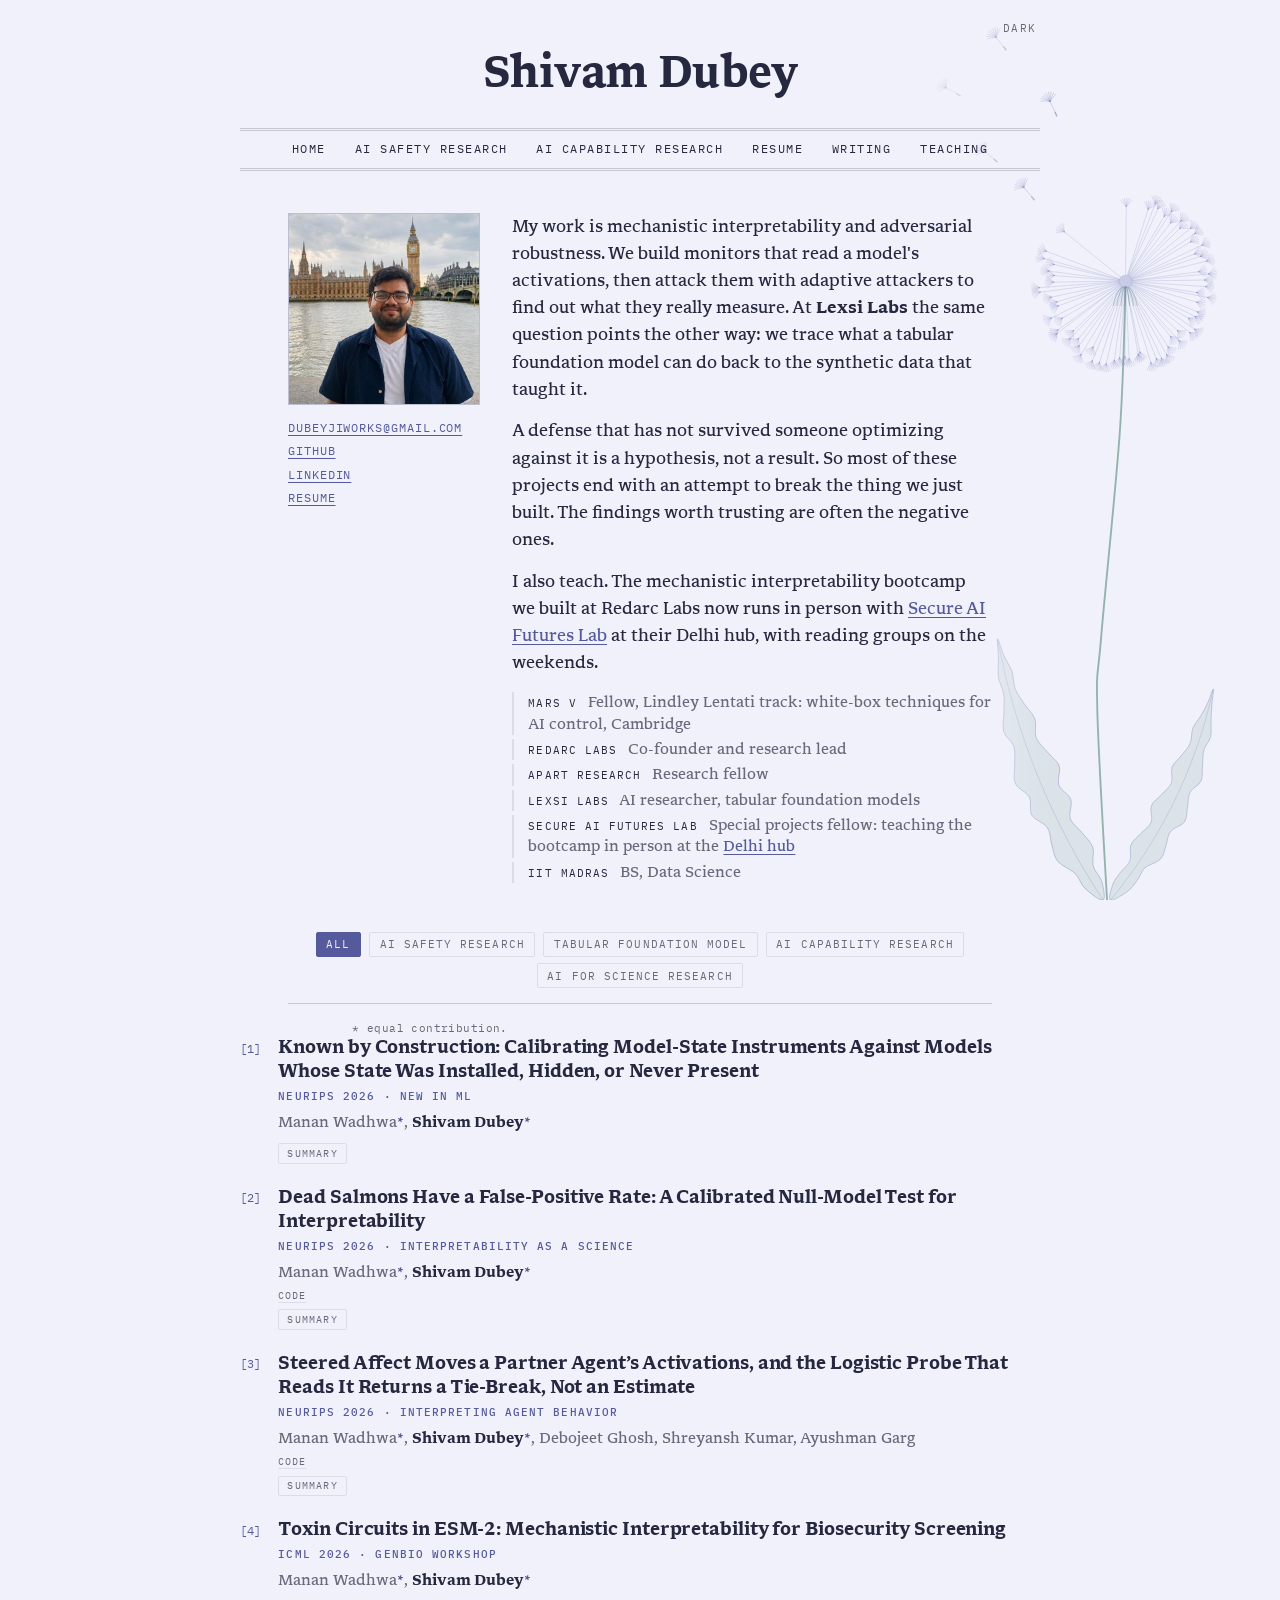
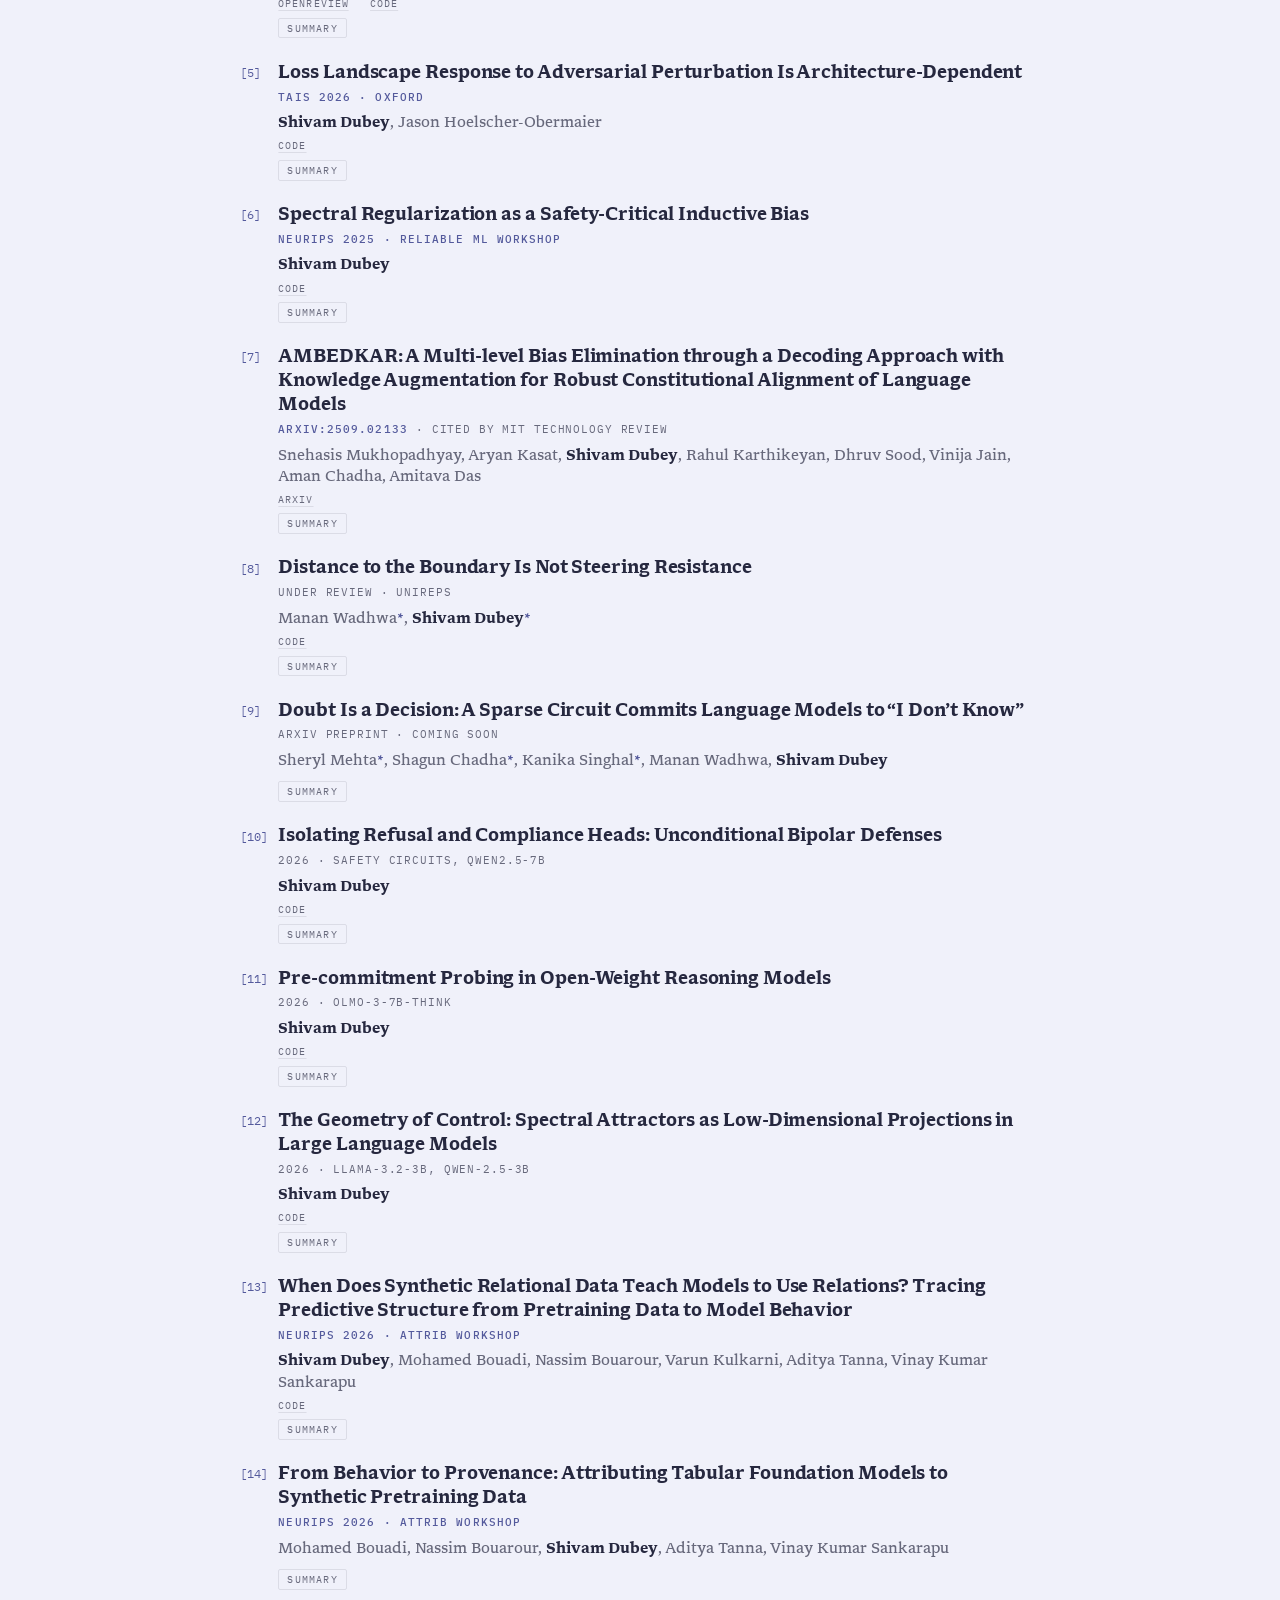
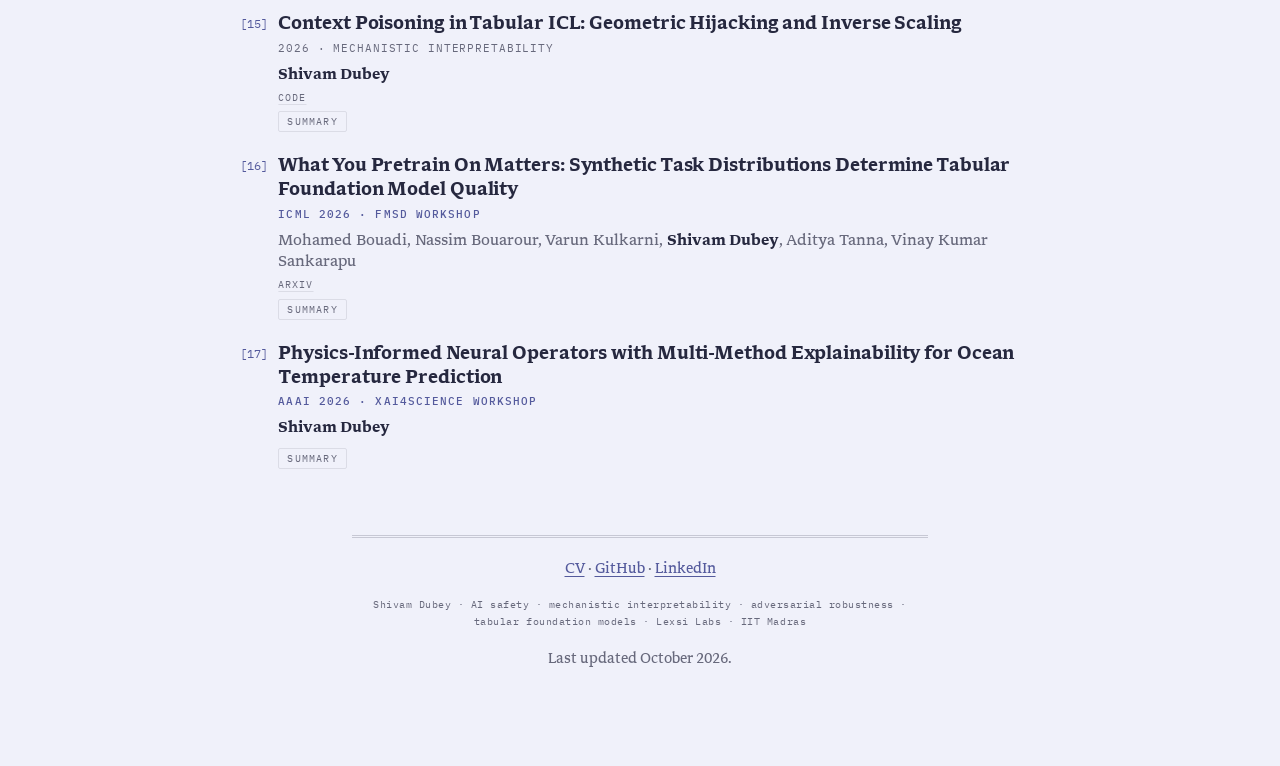
==== index.html @ 7dd6376a "Drop the "NeurIPS workshop papers are non-archival" note Removed from the footnotes on the homepage," ====
<!DOCTYPE html>
<html lang="en">
<head>
<meta charset="UTF-8">
<meta name="viewport" content="width=device-width, initial-scale=1.0">

<title>Shivam Dubey</title>
<meta name="description" content="Shivam Dubey - AI researcher at Lexsi Labs. Mechanistic interpretability, adversarial robustness, tabular foundation models.">
<meta name="author" content="Shivam Dubey">

<meta property="og:type" content="website">
<meta property="og:title" content="Shivam Dubey">
<meta property="og:url" content="https://punctualprocrastinator.github.io/">
<meta property="og:image" content="https://punctualprocrastinator.github.io/og.png">
<meta name="twitter:card" content="summary_large_image">

<link rel="canonical" href="https://punctualprocrastinator.github.io/">
<link rel="icon" href="favicon.svg" type="image/svg+xml">
<link rel="preload" href="fonts/Libron-Regular.woff2" as="font" type="font/woff2" crossorigin>
<link rel="stylesheet" href="main.css?v=21">
<!-- Applies a stored theme override before first paint, so there is no flash. -->
<script>try{var t=localStorage.getItem("theme");
if(t==="dark"||t==="light")document.documentElement.setAttribute("data-theme",t);}catch(e){}</script>
<script src="app.js?v=21" defer></script>
</head>

<body data-art="home">
<a class="skip" href="#main">Skip to content</a>
<div class="wrap">

<header id="masthead">
    <button id="theme-toggle" type="button" aria-live="polite">Dark</button>
    <h1><a href="index.html">Shivam Dubey</a></h1>
</header>
<nav id="sitenav" aria-label="Main">
    <ul>
        <li><a href="index.html" aria-current="page">Home</a></li>
        <li><a href="safety.html">AI Safety<span class="nav-long"> Research</span></a></li>
        <li><a href="capability.html">AI Capability<span class="nav-long"> Research</span></a></li>
        <li><a href="resume.html">Resume</a></li>
        <li><a href="writing.html">Writing</a></li>
        <li><a href="teaching.html">Teaching</a></li>
    </ul>
</nav>
<div class="artwork" aria-hidden="true">
<svg viewBox="0 0 420 960" xmlns="http://www.w3.org/2000/svg" preserveAspectRatio="xMidYMid slice" role="img" aria-label="A dandelion, swaying, its seeds letting go">
<g class="sway" style="--ox:228;--oy:960;--amp:0.7;--dur:5.5s;--delay:-2s"><path d="M 226.0 960.0 C 223.0 961.2, 211.7 952.3, 206.8 947.6 C 201.8 942.8, 201.0 936.4, 196.2 931.6 C 191.3 926.8, 182.0 923.9, 177.9 918.8 C 173.7 913.7, 173.2 907.2, 171.4 901.2 C 169.5 895.2, 170.3 888.1, 166.7 882.8 C 163.2 877.5, 153.2 874.8, 150.0 869.4 C 146.8 863.9, 150.3 855.8, 147.4 850.2 C 144.5 844.6, 135.3 841.6, 132.7 835.9 C 130.0 830.3, 132.0 822.7, 131.7 816.1 C 131.4 809.5, 132.8 802.2, 130.9 796.2 C 129.0 790.2, 121.9 786.4, 120.1 780.3 C 118.4 774.3, 120.3 766.8, 120.3 760.0 C 120.3 753.3, 121.0 746.3, 120.0 739.9 C 119.0 733.6, 115.3 728.4, 114.4 722.0 C 113.5 715.6, 114.6 708.4, 114.5 701.7 C 114.4 695.0, 112.7 682.2, 113.6 681.8 C 114.6 681.5, 117.7 693.7, 120.3 699.4 C 122.8 705.1, 126.8 710.2, 128.8 716.2 C 130.8 722.1, 130.2 729.1, 132.4 734.9 C 134.7 740.8, 138.8 745.8, 142.3 751.2 C 145.8 756.5, 151.4 761.0, 153.4 766.9 C 155.5 772.8, 152.4 780.8, 154.6 786.6 C 156.7 792.5, 162.4 796.9, 166.5 802.0 C 170.6 807.1, 177.1 811.2, 179.2 817.1 C 181.2 823.1, 176.8 831.6, 178.9 837.5 C 181.0 843.4, 189.6 846.6, 191.6 852.6 C 193.7 858.5, 189.2 867.0, 191.1 873.0 C 193.1 878.9, 199.6 883.0, 203.6 888.2 C 207.6 893.3, 213.1 897.8, 215.1 903.8 C 217.0 909.7, 214.0 917.7, 215.6 923.8 C 217.2 929.9, 222.9 934.3, 224.7 940.3 C 226.4 946.4, 229.0 958.8, 226.0 960.0 Z" fill="var(--art-leaf)" fill-opacity="0.16" stroke="var(--art-a)" stroke-width="0.8" stroke-opacity="0.45" stroke-linejoin="round"/><path d="M 226.0 960.0 C 224.3 957.3, 219.1 949.3, 215.7 943.9 C 212.4 938.5, 209.1 933.1, 205.9 927.7 C 202.7 922.2, 199.5 916.8, 196.5 911.3 C 193.4 905.8, 190.4 900.2, 187.5 894.7 C 184.6 889.1, 181.7 883.5, 178.9 877.9 C 176.2 872.3, 173.4 866.6, 170.8 861.0 C 168.2 855.3, 165.6 849.6, 163.1 843.8 C 160.7 838.1, 158.2 832.3, 155.9 826.5 C 153.6 820.7, 151.3 814.9, 149.1 809.1 C 146.9 803.2, 144.8 797.3, 142.7 791.4 C 140.7 785.5, 138.7 779.6, 136.8 773.6 C 134.9 767.6, 133.0 761.6, 131.3 755.6 C 129.5 749.6, 127.8 743.5, 126.2 737.4 C 124.6 731.3, 123.1 725.2, 121.6 719.1 C 120.1 712.9, 118.7 706.8, 117.4 700.5 C 116.1 694.3, 114.2 685.0, 113.6 681.8" fill="none" stroke="var(--art-a)" stroke-width="0.6" stroke-linecap="round" stroke-linejoin="round" opacity="0.36000000000000004"/><path d="M 234.0 960.0 C 231.4 958.8, 234.6 948.7, 236.3 943.8 C 238.1 938.8, 241.6 934.7, 244.7 930.5 C 247.8 926.2, 253.0 922.9, 254.8 918.0 C 256.7 913.1, 253.8 905.9, 255.8 901.1 C 257.7 896.2, 262.9 893.0, 266.5 888.9 C 270.1 884.9, 275.6 881.8, 277.5 876.9 C 279.3 872.0, 275.7 864.5, 277.6 859.6 C 279.4 854.7, 284.9 851.5, 288.5 847.5 C 292.0 843.4, 297.1 840.1, 299.0 835.2 C 300.8 830.3, 297.9 823.1, 299.7 818.2 C 301.5 813.3, 306.6 810.0, 309.8 805.7 C 313.0 801.5, 317.0 797.7, 319.0 792.9 C 321.0 788.0, 319.9 781.7, 321.8 776.8 C 323.7 771.9, 327.7 768.1, 330.3 763.6 C 333.0 759.1, 335.5 754.5, 337.7 749.8 C 339.9 745.1, 342.8 734.9, 343.6 735.3 C 344.3 735.7, 342.5 746.4, 342.1 752.0 C 341.7 757.6, 341.5 763.2, 341.2 768.9 C 341.0 774.6, 342.0 780.9, 340.7 786.1 C 339.5 791.2, 335.0 794.9, 333.6 800.0 C 332.2 805.1, 332.6 811.1, 332.1 816.6 C 331.6 822.1, 332.7 828.5, 330.5 833.2 C 328.3 838.0, 321.3 840.3, 318.9 844.9 C 316.5 849.6, 317.1 855.7, 316.1 861.0 C 315.1 866.3, 315.9 872.4, 312.9 876.8 C 309.8 881.1, 301.3 882.7, 298.0 886.9 C 294.7 891.1, 295.0 897.0, 293.2 901.9 C 291.4 906.9, 291.0 912.5, 287.2 916.4 C 283.5 920.4, 274.8 922.0, 270.7 925.7 C 266.6 929.5, 265.7 934.9, 262.5 939.1 C 259.3 943.4, 256.4 947.8, 251.7 951.2 C 246.9 954.7, 236.6 961.2, 234.0 960.0 Z" fill="var(--art-leaf)" fill-opacity="0.16" stroke="var(--art-a)" stroke-width="0.8" stroke-opacity="0.4" stroke-linejoin="round"/><path d="M 234.0 960.0 C 235.7 957.9, 240.7 951.7, 244.0 947.5 C 247.3 943.3, 250.5 939.1, 253.6 934.8 C 256.7 930.5, 259.8 926.2, 262.8 921.9 C 265.7 917.5, 268.7 913.2, 271.5 908.8 C 274.4 904.3, 277.1 899.9, 279.8 895.4 C 282.5 891.0, 285.2 886.4, 287.7 881.9 C 290.3 877.4, 292.8 872.8, 295.2 868.2 C 297.6 863.6, 300.0 858.9, 302.3 854.2 C 304.6 849.5, 306.8 844.8, 308.9 840.1 C 311.1 835.3, 313.1 830.5, 315.1 825.7 C 317.1 820.9, 319.1 816.1, 320.9 811.2 C 322.8 806.3, 324.6 801.4, 326.3 796.4 C 328.0 791.5, 329.7 786.5, 331.3 781.4 C 332.8 776.4, 334.4 771.4, 335.8 766.3 C 337.2 761.2, 338.6 756.0, 339.9 750.9 C 341.2 745.7, 343.0 737.9, 343.6 735.3" fill="none" stroke="var(--art-a)" stroke-width="0.6" stroke-linecap="round" stroke-linejoin="round" opacity="0.32000000000000006"/></g>
<g class="sway" style="--ox:232;--oy:990;--amp:1.3;--dur:7s;--delay:0s"><path d="M 250.0 306.0 C 249.0 331.7, 248.3 397.7, 244.0 460.0 C 239.7 522.3, 228.0 630.0, 224.0 680.0 C 220.0 730.0, 218.7 708.3, 220.0 760.0 C 221.3 811.7, 230.0 951.7, 232.0 990.0" fill="none" stroke="var(--art-leaf)" stroke-width="2.0" stroke-linecap="round" stroke-linejoin="round" opacity="0.7"/><path d="M253.4 306.0q5.7 4 9.2 20" fill="none" stroke="var(--art-leaf)" stroke-width="0.9" stroke-linecap="round" stroke-linejoin="round" opacity="0.55"/><path d="M252.3 306.0q3.9 4 6.3 20" fill="none" stroke="var(--art-leaf)" stroke-width="0.9" stroke-linecap="round" stroke-linejoin="round" opacity="0.55"/><path d="M251.1 306.0q1.9 4 3.1 20" fill="none" stroke="var(--art-leaf)" stroke-width="0.9" stroke-linecap="round" stroke-linejoin="round" opacity="0.55"/><path d="M249.9 306.0q-0.2 4 -0.3 20" fill="none" stroke="var(--art-leaf)" stroke-width="0.9" stroke-linecap="round" stroke-linejoin="round" opacity="0.55"/><path d="M248.7 306.0q-2.2 4 -3.6 20" fill="none" stroke="var(--art-leaf)" stroke-width="0.9" stroke-linecap="round" stroke-linejoin="round" opacity="0.55"/><path d="M247.5 306.0q-4.2 4 -6.8 20" fill="none" stroke="var(--art-leaf)" stroke-width="0.9" stroke-linecap="round" stroke-linejoin="round" opacity="0.55"/><path d="M246.4 306.0q-6.0 4 -9.6 20" fill="none" stroke="var(--art-leaf)" stroke-width="0.9" stroke-linecap="round" stroke-linejoin="round" opacity="0.55"/><path d="M257.0 299.9L334.4 298.7M257.0 300.5L335.2 305.7M256.9 301.1L325.6 312.0M256.9 301.4L337.6 317.3M256.7 302.0L326.1 322.3M256.4 302.8L326.5 332.7M256.2 303.2L324.3 337.7M256.0 303.6L317.2 339.5M255.8 304.0L323.8 351.2M255.5 304.4L318.5 354.8M255.1 304.8L305.5 352.6M254.7 305.2L307.0 363.4M254.4 305.4L298.1 358.8M253.8 305.9L295.4 369.8M253.4 306.1L294.0 378.5M253.0 306.3L288.3 382.2M252.6 306.5L282.9 382.4M252.1 306.7L277.1 386.8M251.4 306.9L265.4 375.5M251.2 306.9L263.5 377.9M250.3 307.0L253.9 382.6M249.9 307.0L249.4 380.4M249.5 307.0L243.8 381.6M249.0 306.9L238.1 384.3M248.4 306.8L229.4 388.0M247.9 306.7L222.3 386.5M247.3 306.5L214.6 384.8M246.9 306.3L215.4 370.1M246.4 306.0L202.6 378.2M245.9 305.7L200.5 368.9M245.6 305.4L200.0 361.1M245.1 305.0L191.0 361.1M244.9 304.8L194.6 352.7M244.4 304.2L177.0 355.7M244.3 304.1L178.0 351.8M244.0 303.5L182.7 339.3M243.7 303.1L171.0 339.2M243.4 302.4L178.5 326.2M243.3 302.0L177.0 322.0M243.2 301.5L170.9 317.0M243.1 300.9L159.1 311.6M243.0 300.5L158.3 306.8M243.0 300.1L173.3 300.9M243.0 299.4L174.3 293.9M243.1 299.1L168.5 289.2M243.2 298.4L174.0 282.1M243.3 298.1L163.5 275.9M243.5 297.5L165.6 268.0M244.6 295.6L184.8 247.3M250.1 293.0L250.8 220.4M252.1 293.3L274.1 223.3M252.5 293.5L281.6 217.6M252.9 293.6L284.6 222.5M253.6 294.0L291.3 230.8M253.8 294.2L298.8 225.8M254.3 294.5L298.0 237.8M254.7 294.9L308.9 236.0M255.0 295.1L307.9 243.7M255.4 295.6L319.2 243.7M255.8 296.0L323.9 249.2M256.0 296.4L319.3 258.1M256.3 297.0L331.5 261.6M256.5 297.4L323.6 270.9M256.6 297.8L329.9 273.4M256.8 298.3L336.2 278.6M256.9 299.1L327.8 289.9M257.0 299.4L338.5 292.2" fill="none" stroke="var(--art-a)" stroke-width="0.45" stroke-linecap="round" stroke-linejoin="round" opacity="0.42"/><path d="M334.4 298.7l6.5 -6.2M334.4 298.7l7.8 -4.4M334.4 298.7l8.7 -2.4M334.4 298.7l9.0 -0.1M334.4 298.7l8.8 2.1M334.4 298.7l8.0 4.2M334.4 298.7l6.7 6.0M335.2 305.7l7.0 -5.7M335.2 305.7l8.2 -3.8M335.2 305.7l8.8 -1.6M335.2 305.7l9.0 0.6M335.2 305.7l8.6 2.8M335.2 305.7l7.6 4.8M335.2 305.7l6.2 6.6M325.6 312.0l7.5 -5.0M325.6 312.0l8.5 -3.0M325.6 312.0l9.0 -0.8M325.6 312.0l8.9 1.4M325.6 312.0l8.3 3.6M325.6 312.0l7.1 5.5M325.6 312.0l5.5 7.1M337.6 317.3l7.7 -4.7M337.6 317.3l8.6 -2.7M337.6 317.3l9.0 -0.5M337.6 317.3l8.8 1.7M337.6 317.3l8.1 3.9M337.6 317.3l6.9 5.8M337.6 317.3l5.3 7.3M326.1 322.3l8.0 -4.0M326.1 322.3l8.8 -1.9M326.1 322.3l9.0 0.3M326.1 322.3l8.6 2.5M326.1 322.3l7.7 4.6M326.1 322.3l6.4 6.4M326.1 322.3l4.6 7.7M326.5 332.7l8.5 -3.1M326.5 332.7l9.0 -0.9M326.5 332.7l8.9 1.4M326.5 332.7l8.3 3.5M326.5 332.7l7.1 5.5M326.5 332.7l5.6 7.1M326.5 332.7l3.6 8.2M324.3 337.7l8.6 -2.5M324.3 337.7l9.0 -0.3M324.3 337.7l8.8 2.0M324.3 337.7l8.0 4.1M324.3 337.7l6.8 5.9M324.3 337.7l5.1 7.4M324.3 337.7l3.1 8.4M317.2 339.5l8.8 -1.9M317.2 339.5l9.0 0.3M317.2 339.5l8.6 2.5M317.2 339.5l7.8 4.6M317.2 339.5l6.4 6.3M317.2 339.5l4.6 7.7M317.2 339.5l2.6 8.6M323.8 351.2l8.9 -1.3M323.8 351.2l8.9 1.0M323.8 351.2l8.4 3.1M323.8 351.2l7.4 5.1M323.8 351.2l5.9 6.8M323.8 351.2l4.0 8.0M323.8 351.2l1.9 8.8M318.5 354.8l9.0 -0.7M318.5 354.8l8.9 1.6M318.5 354.8l8.2 3.7M318.5 354.8l7.0 5.6M318.5 354.8l5.4 7.2M318.5 354.8l3.5 8.3M318.5 354.8l1.3 8.9M305.5 352.6l9.0 0.1M305.5 352.6l8.7 2.3M305.5 352.6l7.9 4.4M305.5 352.6l6.5 6.2M305.5 352.6l4.8 7.6M305.5 352.6l2.8 8.6M305.5 352.6l0.6 9.0M307.0 363.4l9.0 0.8M307.0 363.4l8.5 3.0M307.0 363.4l7.5 5.0M307.0 363.4l6.0 6.7M307.0 363.4l4.2 8.0M307.0 363.4l2.1 8.8M307.0 363.4l-0.2 9.0M298.1 358.8l8.9 1.2M298.1 358.8l8.3 3.4M298.1 358.8l7.2 5.3M298.1 358.8l5.7 7.0M298.1 358.8l3.8 8.2M298.1 358.8l1.7 8.8M298.1 358.8l-0.6 9.0M295.4 369.8l8.7 2.2M295.4 369.8l7.9 4.3M295.4 369.8l6.6 6.1M295.4 369.8l4.9 7.5M295.4 369.8l2.9 8.5M295.4 369.8l0.7 9.0M295.4 369.8l-1.6 8.9M294.0 378.5l8.6 2.7M294.0 378.5l7.6 4.8M294.0 378.5l6.2 6.5M294.0 378.5l4.4 7.9M294.0 378.5l2.3 8.7M294.0 378.5l0.1 9.0M294.0 378.5l-2.1 8.7M288.3 382.2l8.3 3.4M288.3 382.2l7.2 5.3M288.3 382.2l5.7 7.0M288.3 382.2l3.8 8.2M288.3 382.2l1.7 8.8M288.3 382.2l-0.6 9.0M288.3 382.2l-2.8 8.6M282.9 382.4l8.1 3.8M282.9 382.4l6.9 5.7M282.9 382.4l5.3 7.3M282.9 382.4l3.3 8.4M282.9 382.4l1.2 8.9M282.9 382.4l-1.1 8.9M282.9 382.4l-3.3 8.4M277.1 386.8l7.8 4.5M277.1 386.8l6.5 6.3M277.1 386.8l4.7 7.7M277.1 386.8l2.7 8.6M277.1 386.8l0.5 9.0M277.1 386.8l-1.8 8.8M277.1 386.8l-3.9 8.1M265.4 375.5l7.3 5.2M265.4 375.5l5.8 6.9M265.4 375.5l3.9 8.1M265.4 375.5l1.8 8.8M265.4 375.5l-0.4 9.0M265.4 375.5l-2.6 8.6M265.4 375.5l-4.7 7.7M263.5 377.9l7.2 5.4M263.5 377.9l5.6 7.0M263.5 377.9l3.7 8.2M263.5 377.9l1.5 8.9M263.5 377.9l-0.7 9.0M263.5 377.9l-2.9 8.5M263.5 377.9l-4.9 7.5M253.9 382.6l6.4 6.3M253.9 382.6l4.7 7.7M253.9 382.6l2.6 8.6M253.9 382.6l0.4 9.0M253.9 382.6l-1.8 8.8M253.9 382.6l-3.9 8.1M253.9 382.6l-5.8 6.9M249.4 380.4l6.1 6.6M249.4 380.4l4.3 7.9M249.4 380.4l2.2 8.7M249.4 380.4l-0.1 9.0M249.4 380.4l-2.3 8.7M249.4 380.4l-4.4 7.9M249.4 380.4l-6.2 6.5M243.8 381.6l5.6 7.0M243.8 381.6l3.7 8.2M243.8 381.6l1.6 8.9M243.8 381.6l-0.7 9.0M243.8 381.6l-2.9 8.5M243.8 381.6l-4.9 7.6M243.8 381.6l-6.6 6.1M238.1 384.3l5.2 7.4M238.1 384.3l3.2 8.4M238.1 384.3l1.0 8.9M238.1 384.3l-1.3 8.9M238.1 384.3l-3.4 8.3M238.1 384.3l-5.4 7.2M238.1 384.3l-7.0 5.7M229.4 388.0l4.5 7.8M229.4 388.0l2.4 8.7M229.4 388.0l0.2 9.0M229.4 388.0l-2.0 8.8M229.4 388.0l-4.2 8.0M229.4 388.0l-6.0 6.7M229.4 388.0l-7.5 5.0M222.3 386.5l3.8 8.1M222.3 386.5l1.7 8.8M222.3 386.5l-0.5 9.0M222.3 386.5l-2.7 8.6M222.3 386.5l-4.8 7.6M222.3 386.5l-6.5 6.2M222.3 386.5l-7.9 4.4M214.6 384.8l3.1 8.4M214.6 384.8l0.9 9.0M214.6 384.8l-1.3 8.9M214.6 384.8l-3.5 8.3M214.6 384.8l-5.4 7.2M214.6 384.8l-7.0 5.6M214.6 384.8l-8.2 3.7M215.4 370.1l2.6 8.6M215.4 370.1l0.4 9.0M215.4 370.1l-1.9 8.8M215.4 370.1l-4.0 8.1M215.4 370.1l-5.9 6.8M215.4 370.1l-7.4 5.2M215.4 370.1l-8.4 3.2M202.6 378.2l1.8 8.8M202.6 378.2l-0.4 9.0M202.6 378.2l-2.6 8.6M202.6 378.2l-4.7 7.7M202.6 378.2l-6.4 6.3M202.6 378.2l-7.8 4.5M202.6 378.2l-8.7 2.4M200.5 368.9l1.1 8.9M200.5 368.9l-1.1 8.9M200.5 368.9l-3.3 8.4M200.5 368.9l-5.2 7.3M200.5 368.9l-6.9 5.8M200.5 368.9l-8.1 3.9M200.5 368.9l-8.8 1.8M200.0 361.1l0.6 9.0M200.0 361.1l-1.7 8.8M200.0 361.1l-3.8 8.2M200.0 361.1l-5.7 7.0M200.0 361.1l-7.2 5.3M200.0 361.1l-8.3 3.4M200.0 361.1l-8.9 1.2M191.0 361.1l-0.2 9.0M191.0 361.1l-2.4 8.7M191.0 361.1l-4.5 7.8M191.0 361.1l-6.3 6.5M191.0 361.1l-7.7 4.7M191.0 361.1l-8.6 2.7M191.0 361.1l-9.0 0.5M194.6 352.7l-0.5 9.0M194.6 352.7l-2.7 8.6M194.6 352.7l-4.8 7.6M194.6 352.7l-6.5 6.2M194.6 352.7l-7.9 4.4M194.6 352.7l-8.7 2.3M194.6 352.7l-9.0 0.1M177.0 355.7l-1.5 8.9M177.0 355.7l-3.7 8.2M177.0 355.7l-5.6 7.1M177.0 355.7l-7.2 5.5M177.0 355.7l-8.3 3.5M177.0 355.7l-8.9 1.4M177.0 355.7l-9.0 -0.9M178.0 351.8l-1.8 8.8M178.0 351.8l-3.9 8.1M178.0 351.8l-5.8 6.9M178.0 351.8l-7.3 5.3M178.0 351.8l-8.4 3.3M178.0 351.8l-8.9 1.1M178.0 351.8l-8.9 -1.1M182.7 339.3l-2.6 8.6M182.7 339.3l-4.6 7.7M182.7 339.3l-6.4 6.3M182.7 339.3l-7.8 4.5M182.7 339.3l-8.7 2.5M182.7 339.3l-9.0 0.3M182.7 339.3l-8.8 -2.0M171.0 339.2l-3.2 8.4M171.0 339.2l-5.2 7.4M171.0 339.2l-6.8 5.9M171.0 339.2l-8.1 4.0M171.0 339.2l-8.8 1.9M171.0 339.2l-9.0 -0.3M171.0 339.2l-8.6 -2.6M178.5 326.2l-4.1 8.0M178.5 326.2l-5.9 6.8M178.5 326.2l-7.4 5.1M178.5 326.2l-8.4 3.1M178.5 326.2l-9.0 0.9M178.5 326.2l-8.9 -1.3M178.5 326.2l-8.3 -3.5M177.0 322.0l-4.5 7.8M177.0 322.0l-6.3 6.4M177.0 322.0l-7.7 4.6M177.0 322.0l-8.6 2.6M177.0 322.0l-9.0 0.4M177.0 322.0l-8.8 -1.9M177.0 322.0l-8.1 -4.0M170.9 317.0l-5.2 7.4M170.9 317.0l-6.8 5.9M170.9 317.0l-8.1 4.0M170.9 317.0l-8.8 1.9M170.9 317.0l-9.0 -0.3M170.9 317.0l-8.6 -2.6M170.9 317.0l-7.7 -4.6M159.1 311.6l-5.8 6.9M159.1 311.6l-7.3 5.3M159.1 311.6l-8.4 3.3M159.1 311.6l-8.9 1.1M159.1 311.6l-8.9 -1.1M159.1 311.6l-8.4 -3.3M159.1 311.6l-7.3 -5.3M158.3 306.8l-6.1 6.6M158.3 306.8l-7.6 4.9M158.3 306.8l-8.5 2.9M158.3 306.8l-9.0 0.7M158.3 306.8l-8.9 -1.6M158.3 306.8l-8.2 -3.7M158.3 306.8l-7.0 -5.6M173.3 300.9l-6.5 6.2M173.3 300.9l-7.8 4.4M173.3 300.9l-8.7 2.3M173.3 300.9l-9.0 0.1M173.3 300.9l-8.7 -2.1M173.3 300.9l-7.9 -4.2M173.3 300.9l-6.7 -6.1M174.3 293.9l-7.1 5.6M174.3 293.9l-8.2 3.7M174.3 293.9l-8.9 1.5M174.3 293.9l-9.0 -0.7M174.3 293.9l-8.5 -2.9M174.3 293.9l-7.5 -4.9M174.3 293.9l-6.1 -6.6M168.5 289.2l-7.3 5.2M168.5 289.2l-8.4 3.2M168.5 289.2l-8.9 1.1M168.5 289.2l-8.9 -1.2M168.5 289.2l-8.4 -3.4M168.5 289.2l-7.3 -5.3M168.5 289.2l-5.7 -6.9M174.0 282.1l-7.8 4.5M174.0 282.1l-8.7 2.4M174.0 282.1l-9.0 0.2M174.0 282.1l-8.8 -2.1M174.0 282.1l-8.0 -4.2M174.0 282.1l-6.7 -6.0M174.0 282.1l-5.0 -7.5M163.5 275.9l-8.0 4.1M163.5 275.9l-8.8 2.0M163.5 275.9l-9.0 -0.2M163.5 275.9l-8.7 -2.4M163.5 275.9l-7.8 -4.5M163.5 275.9l-6.5 -6.3M163.5 275.9l-4.7 -7.7M165.6 268.0l-8.3 3.4M165.6 268.0l-8.9 1.2M165.6 268.0l-8.9 -1.0M165.6 268.0l-8.4 -3.2M165.6 268.0l-7.4 -5.2M165.6 268.0l-5.9 -6.8M165.6 268.0l-4.0 -8.1M184.8 247.3l-9.0 0.6M184.8 247.3l-8.9 -1.6M184.8 247.3l-8.2 -3.8M184.8 247.3l-7.0 -5.7M184.8 247.3l-5.4 -7.2M184.8 247.3l-3.4 -8.3M184.8 247.3l-1.3 -8.9M250.8 220.4l-6.1 -6.6M250.8 220.4l-4.2 -7.9M250.8 220.4l-2.1 -8.7M250.8 220.4l0.1 -9.0M250.8 220.4l2.3 -8.7M250.8 220.4l4.4 -7.9M250.8 220.4l6.2 -6.5M274.1 223.3l-3.9 -8.1M274.1 223.3l-1.7 -8.8M274.1 223.3l0.5 -9.0M274.1 223.3l2.7 -8.6M274.1 223.3l4.7 -7.6M274.1 223.3l6.5 -6.2M274.1 223.3l7.8 -4.4M281.6 217.6l-3.4 -8.3M281.6 217.6l-1.2 -8.9M281.6 217.6l1.0 -8.9M281.6 217.6l3.2 -8.4M281.6 217.6l5.2 -7.3M281.6 217.6l6.9 -5.8M281.6 217.6l8.1 -3.9M284.6 222.5l-2.9 -8.5M284.6 222.5l-0.7 -9.0M284.6 222.5l1.5 -8.9M284.6 222.5l3.7 -8.2M284.6 222.5l5.6 -7.1M284.6 222.5l7.2 -5.4M284.6 222.5l8.3 -3.5M291.3 230.8l-1.9 -8.8M291.3 230.8l0.3 -9.0M291.3 230.8l2.6 -8.6M291.3 230.8l4.6 -7.7M291.3 230.8l6.4 -6.3M291.3 230.8l7.8 -4.6M291.3 230.8l8.6 -2.5M298.8 225.8l-1.5 -8.9M298.8 225.8l0.7 -9.0M298.8 225.8l2.9 -8.5M298.8 225.8l4.9 -7.5M298.8 225.8l6.7 -6.1M298.8 225.8l7.9 -4.2M298.8 225.8l8.7 -2.1M298.0 237.8l-0.8 -9.0M298.0 237.8l1.4 -8.9M298.0 237.8l3.6 -8.3M298.0 237.8l5.5 -7.1M298.0 237.8l7.1 -5.5M298.0 237.8l8.2 -3.6M298.0 237.8l8.9 -1.5M308.9 236.0l-0.1 -9.0M308.9 236.0l2.2 -8.7M308.9 236.0l4.3 -7.9M308.9 236.0l6.1 -6.6M308.9 236.0l7.5 -4.9M308.9 236.0l8.5 -2.9M308.9 236.0l9.0 -0.7M307.9 243.7l0.4 -9.0M307.9 243.7l2.7 -8.6M307.9 243.7l4.7 -7.7M307.9 243.7l6.4 -6.3M307.9 243.7l7.8 -4.5M307.9 243.7l8.7 -2.4M307.9 243.7l9.0 -0.2M319.2 243.7l1.2 -8.9M319.2 243.7l3.4 -8.3M319.2 243.7l5.4 -7.2M319.2 243.7l7.0 -5.7M319.2 243.7l8.2 -3.8M319.2 243.7l8.8 -1.6M319.2 243.7l9.0 0.6M323.9 249.2l2.0 -8.8M323.9 249.2l4.1 -8.0M323.9 249.2l5.9 -6.8M323.9 249.2l7.4 -5.1M323.9 249.2l8.4 -3.1M323.9 249.2l9.0 -0.9M323.9 249.2l8.9 1.3M319.3 258.1l2.5 -8.7M319.3 258.1l4.5 -7.8M319.3 258.1l6.3 -6.4M319.3 258.1l7.7 -4.7M319.3 258.1l8.6 -2.6M319.3 258.1l9.0 -0.4M319.3 258.1l8.8 1.8M331.5 261.6l3.3 -8.4M331.5 261.6l5.3 -7.3M331.5 261.6l6.9 -5.7M331.5 261.6l8.1 -3.8M331.5 261.6l8.8 -1.7M331.5 261.6l9.0 0.5M331.5 261.6l8.6 2.7M323.6 270.9l3.9 -8.1M323.6 270.9l5.8 -6.9M323.6 270.9l7.3 -5.3M323.6 270.9l8.4 -3.3M323.6 270.9l8.9 -1.1M323.6 270.9l8.9 1.1M323.6 270.9l8.4 3.3M329.9 273.4l4.3 -7.9M329.9 273.4l6.1 -6.6M329.9 273.4l7.6 -4.9M329.9 273.4l8.5 -2.8M329.9 273.4l9.0 -0.6M329.9 273.4l8.9 1.6M329.9 273.4l8.2 3.7M336.2 278.6l4.9 -7.5M336.2 278.6l6.6 -6.1M336.2 278.6l7.9 -4.3M336.2 278.6l8.7 -2.2M336.2 278.6l9.0 0.1M336.2 278.6l8.7 2.3M336.2 278.6l7.9 4.4M327.8 289.9l5.7 -6.9M327.8 289.9l7.3 -5.3M327.8 289.9l8.4 -3.3M327.8 289.9l8.9 -1.2M327.8 289.9l8.9 1.1M327.8 289.9l8.4 3.3M327.8 289.9l7.3 5.2M338.5 292.2l6.0 -6.7M338.5 292.2l7.5 -5.0M338.5 292.2l8.5 -3.0M338.5 292.2l9.0 -0.8M338.5 292.2l8.9 1.5M338.5 292.2l8.2 3.6M338.5 292.2l7.1 5.5" fill="none" stroke="var(--art-a)" stroke-width="0.4" stroke-linecap="round" stroke-linejoin="round" opacity="0.4"/><circle cx="250" cy="300" r="7" fill="var(--art-a)" opacity="0.28"/></g>
<g class="drift" style="--dx:-60;--dy:-140;--dr:-20"><path d="M150.0 210.0L141.6 200.0M141.6 200.0Q136.8 200.2 131.9 202.3M141.6 200.0Q136.6 198.8 131.7 199.6M141.6 200.0Q136.9 197.5 132.2 196.9M141.6 200.0Q137.5 196.2 133.4 194.4M141.6 200.0Q138.4 195.2 135.2 192.4M141.6 200.0Q139.6 194.5 137.5 190.9M141.6 200.0Q140.9 194.1 140.2 190.2M141.6 200.0Q142.3 194.1 142.9 190.1M141.6 200.0Q143.6 194.4 145.6 190.8" fill="none" stroke="var(--art-a)" stroke-width="0.5" stroke-linecap="round" stroke-linejoin="round" opacity="0.5"/><path d="M150.0 210.0L152.6 213.1" fill="none" stroke="var(--art-a)" stroke-width="1.6" stroke-linecap="round" stroke-linejoin="round" opacity="0.45"/></g>
<g class="drift" style="--dx:-82;--dy:-170;--dr:-26"><path d="M110.0 170.0L100.0 161.6M100.0 161.6Q95.4 162.6 90.8 165.6M100.0 161.6Q95.1 161.3 90.1 162.9M100.0 161.6Q95.1 159.9 90.2 160.2M100.0 161.6Q95.5 158.6 90.9 157.5M100.0 161.6Q96.2 157.4 92.4 155.2M100.0 161.6Q97.2 156.5 94.4 153.4M100.0 161.6Q98.5 155.9 96.9 152.2M100.0 161.6Q99.8 155.6 99.6 151.7M100.0 161.6Q101.2 155.8 102.3 151.9" fill="none" stroke="var(--art-a)" stroke-width="0.5" stroke-linecap="round" stroke-linejoin="round" opacity="0.5"/><path d="M110.0 170.0L113.1 172.6" fill="none" stroke="var(--art-a)" stroke-width="1.6" stroke-linecap="round" stroke-linejoin="round" opacity="0.45"/></g>
<g class="drift" style="--dx:-104;--dy:-200;--dr:-32"><path d="M175.0 120.0L169.5 108.2M169.5 108.2Q164.5 107.0 159.5 107.9M169.5 108.2Q164.7 105.7 160.0 105.2M169.5 108.2Q165.3 104.5 161.2 102.7M169.5 108.2Q166.2 103.4 163.0 100.6M169.5 108.2Q167.4 102.7 165.3 99.2M169.5 108.2Q168.7 102.3 167.9 98.3M169.5 108.2Q170.1 102.3 170.6 98.3M169.5 108.2Q171.4 102.6 173.3 99.0M169.5 108.2Q172.6 103.3 175.7 100.3" fill="none" stroke="var(--art-a)" stroke-width="0.5" stroke-linecap="round" stroke-linejoin="round" opacity="0.5"/><path d="M175.0 120.0L176.7 123.6" fill="none" stroke="var(--art-a)" stroke-width="1.6" stroke-linecap="round" stroke-linejoin="round" opacity="0.45"/></g>
<g class="drift" style="--dx:-126;--dy:-230;--dr:-38"><path d="M70.0 100.0L58.7 93.5M58.7 93.5Q54.5 95.2 50.4 99.0M58.7 93.5Q54.0 94.0 49.2 96.5M58.7 93.5Q53.7 92.6 48.7 93.8M58.7 93.5Q53.9 91.3 49.0 91.0M58.7 93.5Q54.4 90.0 50.1 88.5M58.7 93.5Q55.3 88.9 51.8 86.3M58.7 93.5Q56.4 88.1 54.0 84.7M58.7 93.5Q57.6 87.6 56.5 83.7M58.7 93.5Q59.0 87.5 59.3 83.5" fill="none" stroke="var(--art-a)" stroke-width="0.5" stroke-linecap="round" stroke-linejoin="round" opacity="0.5"/><path d="M70.0 100.0L73.5 102.0" fill="none" stroke="var(--art-a)" stroke-width="1.6" stroke-linecap="round" stroke-linejoin="round" opacity="0.45"/></g>
<g class="drift" style="--dx:-148;--dy:-260;--dr:-44"><path d="M120.0 50.0L112.0 39.8M112.0 39.8Q107.1 39.7 102.2 41.7M112.0 39.8Q107.0 38.3 102.0 38.9M112.0 39.8Q107.3 37.0 102.6 36.3M112.0 39.8Q108.0 35.8 103.9 33.8M112.0 39.8Q108.9 34.8 105.8 31.9M112.0 39.8Q110.1 34.1 108.2 30.5M112.0 39.8Q111.4 33.8 110.9 29.8M112.0 39.8Q112.8 33.8 113.6 29.9M112.0 39.8Q114.1 34.2 116.2 30.7" fill="none" stroke="var(--art-a)" stroke-width="0.5" stroke-linecap="round" stroke-linejoin="round" opacity="0.5"/><path d="M120.0 50.0L122.5 53.2" fill="none" stroke="var(--art-a)" stroke-width="1.6" stroke-linecap="round" stroke-linejoin="round" opacity="0.45"/></g>
<g class="float" style="--ox:225.5;--oy:219.0;--fx:-313;--fy:-433;--fr:-34;--dur:20.6s;--delay:0.0s;--op:0.6"><g class="bob" style="--bdur:3.0s"><path d="M225.5 219.0L221.7 206.6M221.7 206.6Q216.8 204.7 211.8 204.8M221.7 206.6Q217.2 203.4 212.7 202.2M221.7 206.6Q218.0 202.2 214.2 199.9M221.7 206.6Q219.0 201.3 216.3 198.1M221.7 206.6Q220.2 200.8 218.8 197.0M221.7 206.6Q221.6 200.6 221.5 196.6M221.7 206.6Q223.0 200.7 224.2 196.9M221.7 206.6Q224.2 201.2 226.8 197.9M221.7 206.6Q225.3 202.1 228.9 199.6" fill="none" stroke="var(--art-a)" stroke-width="0.5" stroke-linecap="round" stroke-linejoin="round" opacity="0.55"/><path d="M225.5 219.0L226.6 222.8" fill="none" stroke="var(--art-a)" stroke-width="1.6" stroke-linecap="round" stroke-linejoin="round" opacity="0.49500000000000005"/></g></g>
<g class="float" style="--ox:190.5;--oy:239.8;--fx:-275;--fy:-414;--fr:-28;--dur:17.4s;--delay:-2.2s;--op:0.6"><g class="bob" style="--bdur:3.1s"><path d="M190.5 239.8L181.4 230.6M181.4 230.6Q176.6 231.1 171.8 233.6M181.4 230.6Q176.4 229.7 171.4 230.9M181.4 230.6Q176.5 228.4 171.7 228.2M181.4 230.6Q177.0 227.1 172.7 225.6M181.4 230.6Q177.9 226.0 174.3 223.4M181.4 230.6Q178.9 225.2 176.5 221.8M181.4 230.6Q180.2 224.7 179.1 220.8M181.4 230.6Q181.6 224.6 181.8 220.6M181.4 230.6Q182.9 224.8 184.5 221.1" fill="none" stroke="var(--art-a)" stroke-width="0.5" stroke-linecap="round" stroke-linejoin="round" opacity="0.55"/><path d="M190.5 239.8L193.3 242.6" fill="none" stroke="var(--art-a)" stroke-width="1.6" stroke-linecap="round" stroke-linejoin="round" opacity="0.49500000000000005"/></g></g>
<g class="float" style="--ox:182.1;--oy:249.4;--fx:-215;--fy:-322;--fr:-50;--dur:15.0s;--delay:-3.8s;--op:0.6"><g class="bob" style="--bdur:3.7s"><path d="M182.1 249.4L171.7 241.6M171.7 241.6Q167.2 242.9 162.8 246.1M171.7 241.6Q166.8 241.6 161.9 243.5M171.7 241.6Q166.7 240.2 161.8 240.7M171.7 241.6Q167.0 238.9 162.4 238.1M171.7 241.6Q167.7 237.7 163.7 235.7M171.7 241.6Q168.7 236.7 165.6 233.7M171.7 241.6Q169.9 236.0 168.0 232.4M171.7 241.6Q171.2 235.7 170.7 231.7M171.7 241.6Q172.6 235.7 173.4 231.8" fill="none" stroke="var(--art-a)" stroke-width="0.5" stroke-linecap="round" stroke-linejoin="round" opacity="0.55"/><path d="M182.1 249.4L185.3 251.8" fill="none" stroke="var(--art-a)" stroke-width="1.6" stroke-linecap="round" stroke-linejoin="round" opacity="0.49500000000000005"/></g></g>
<g class="float" style="--ox:259.2;--oy:215.9;--fx:-233;--fy:-346;--fr:-40;--dur:21.5s;--delay:-8.1s;--op:0.6"><g class="bob" style="--bdur:2.9s"><path d="M259.2 215.9L260.7 202.9M260.7 202.9Q256.5 199.2 252.3 197.5M260.7 202.9Q257.4 198.2 254.1 195.4M260.7 202.9Q258.5 197.4 256.4 193.9M260.7 202.9Q259.8 197.0 259.0 193.1M260.7 202.9Q261.2 197.0 261.7 193.0M260.7 202.9Q262.5 197.3 264.4 193.7M260.7 202.9Q263.7 198.0 266.8 195.0M260.7 202.9Q264.7 199.0 268.7 197.0M260.7 202.9Q265.3 200.2 270.0 199.4" fill="none" stroke="var(--art-a)" stroke-width="0.5" stroke-linecap="round" stroke-linejoin="round" opacity="0.55"/><path d="M259.2 215.9L258.8 219.8" fill="none" stroke="var(--art-a)" stroke-width="1.6" stroke-linecap="round" stroke-linejoin="round" opacity="0.49500000000000005"/></g></g>
<g class="float" style="--ox:212.8;--oy:224.0;--fx:-300;--fy:-469;--fr:-43;--dur:17.0s;--delay:-8.5s;--op:0.6"><g class="bob" style="--bdur:3.0s"><path d="M212.8 224.0L207.1 212.3M207.1 212.3Q202.1 211.2 197.1 212.1M207.1 212.3Q202.3 209.9 197.5 209.4M207.1 212.3Q202.9 208.6 198.6 206.9M207.1 212.3Q203.7 207.6 200.4 204.8M207.1 212.3Q204.9 206.8 202.7 203.3M207.1 212.3Q206.2 206.4 205.3 202.5M207.1 212.3Q207.6 206.3 208.0 202.3M207.1 212.3Q208.9 206.6 210.7 203.0M207.1 212.3Q210.1 207.3 213.1 204.3" fill="none" stroke="var(--art-a)" stroke-width="0.5" stroke-linecap="round" stroke-linejoin="round" opacity="0.55"/><path d="M212.8 224.0L214.6 227.6" fill="none" stroke="var(--art-a)" stroke-width="1.6" stroke-linecap="round" stroke-linejoin="round" opacity="0.49500000000000005"/></g></g>
<g class="float" style="--ox:191.8;--oy:238.6;--fx:-212;--fy:-369;--fr:-28;--dur:20.7s;--delay:-12.9s;--op:0.6"><g class="bob" style="--bdur:2.7s"><path d="M191.8 238.6L182.8 229.1M182.8 229.1Q178.0 229.6 173.2 232.0M182.8 229.1Q177.8 228.2 172.8 229.3M182.8 229.1Q178.0 226.8 173.2 226.6M182.8 229.1Q178.5 225.6 174.2 224.0M182.8 229.1Q179.4 224.5 175.9 221.9M182.8 229.1Q180.5 223.7 178.2 220.3M182.8 229.1Q181.8 223.3 180.7 219.4M182.8 229.1Q183.2 223.2 183.5 219.2M182.8 229.1Q184.5 223.4 186.2 219.7" fill="none" stroke="var(--art-a)" stroke-width="0.5" stroke-linecap="round" stroke-linejoin="round" opacity="0.55"/><path d="M191.8 238.6L194.5 241.5" fill="none" stroke="var(--art-a)" stroke-width="1.6" stroke-linecap="round" stroke-linejoin="round" opacity="0.49500000000000005"/></g></g>
<g class="float" style="--ox:253.3;--oy:215.4;--fx:-328;--fy:-360;--fr:-62;--dur:21.3s;--delay:-16.0s;--op:0.6"><g class="bob" style="--bdur:3.3s"><path d="M253.3 215.4L253.8 202.4M253.8 202.4Q249.5 199.0 245.1 197.6M253.8 202.4Q250.3 197.9 246.7 195.4M253.8 202.4Q251.4 197.1 248.9 193.7M253.8 202.4Q252.7 196.6 251.5 192.7M253.8 202.4Q254.0 196.4 254.2 192.4M253.8 202.4Q255.4 196.7 256.9 192.9M253.8 202.4Q256.6 197.3 259.4 194.1M253.8 202.4Q257.6 198.2 261.4 195.9M253.8 202.4Q258.4 199.3 262.9 198.3" fill="none" stroke="var(--art-a)" stroke-width="0.5" stroke-linecap="round" stroke-linejoin="round" opacity="0.55"/><path d="M253.3 215.4L253.2 219.4" fill="none" stroke="var(--art-a)" stroke-width="1.6" stroke-linecap="round" stroke-linejoin="round" opacity="0.49500000000000005"/></g></g>
<g class="float" style="--ox:192.8;--oy:237.6;--fx:-276;--fy:-329;--fr:-42;--dur:19.6s;--delay:-17.2s;--op:0.6"><g class="bob" style="--bdur:3.2s"><path d="M192.8 237.6L184.0 228.0M184.0 228.0Q179.2 228.4 174.4 230.7M184.0 228.0Q179.0 227.0 174.0 228.0M184.0 228.0Q179.2 225.6 174.4 225.3M184.0 228.0Q179.8 224.4 175.5 222.8M184.0 228.0Q180.6 223.3 177.3 220.7M184.0 228.0Q181.8 222.6 179.5 219.1M184.0 228.0Q183.1 222.1 182.1 218.2M184.0 228.0Q184.4 222.0 184.9 218.1M184.0 228.0Q185.8 222.3 187.5 218.7" fill="none" stroke="var(--art-a)" stroke-width="0.5" stroke-linecap="round" stroke-linejoin="round" opacity="0.55"/><path d="M192.8 237.6L195.5 240.6" fill="none" stroke="var(--art-a)" stroke-width="1.6" stroke-linecap="round" stroke-linejoin="round" opacity="0.49500000000000005"/></g></g>
</svg>
</div>

<main id="main">

    <div class="intro">
        <div class="intro-photo">
            <img id="portrait" src="portrait.jpg"
                 alt="Shivam Dubey standing by the Thames, with the Palace of Westminster behind"
                 width="560" height="560">
            <ul class="contact">
                <li><a id="email-link" href="#" data-user="dubeyjiworks" data-domain="gmail.com">[enable JS]</a></li>
                <li><a href="https://github.com/punctualprocrastinator" rel="me">GitHub</a></li>
                <li><a href="https://linkedin.com/in/syntaxsavant" rel="me">LinkedIn</a></li>
                <li><a href="resume.html">Resume</a></li>
            </ul>
        </div>
        <div class="intro-side">
            <p>My work is mechanistic interpretability and adversarial
            robustness. We build monitors that read a model's activations, then
            attack them with adaptive attackers to find out what they really
            measure. At <strong>Lexsi Labs</strong> the same question points the
            other way: we trace what a tabular foundation model can do back to
            the synthetic data that taught it.</p>

            <p>A defense that has not survived someone optimizing against it is a
            hypothesis, not a result. So most of these projects end with an
            attempt to break the thing we just built. The findings worth
            trusting are often the negative ones.</p>

            <p>I also teach. The mechanistic interpretability bootcamp we built
            at Redarc Labs now runs in person with <a href="https://secureaifutureslab.com" target="_blank" rel="noopener">Secure AI Futures Lab</a> at their Delhi hub,
            with reading groups on the weekends.</p>

            <ul class="facts">
                <li><span class="k">MARS V</span> Fellow, Lindley Lentati track: white-box techniques for AI control, Cambridge</li>
                <li><span class="k">Redarc Labs</span> Co-founder and research lead</li>
                <li><span class="k">Apart Research</span> Research fellow</li>
                <li><span class="k">Lexsi Labs</span> AI researcher, tabular foundation models</li>
                <li><span class="k">Secure AI Futures Lab</span> Special projects fellow: teaching the bootcamp in person at the <a href="https://secureaifutureslab.com" target="_blank" rel="noopener">Delhi hub</a></li>
                <li><span class="k">IIT Madras</span> BS, Data Science</li>
            </ul>
        </div>
    </div>

    <nav class="filterbar" aria-label="Filter papers by topic">
        <button type="button" data-filter="all" aria-pressed="true">All</button>
        <button type="button" data-filter="safety" aria-pressed="false">AI Safety Research</button>
        <button type="button" data-filter="tabular" aria-pressed="false">Tabular Foundation Model</button>
        <button type="button" data-filter="capability" aria-pressed="false">AI Capability Research</button>
        <button type="button" data-filter="science" aria-pressed="false">AI for Science Research</button>
    </nav>

    <p class="footnote">* equal contribution.</p>

    <div id="papers">
    <article class="pub compact" data-cat="safety">
        <h3>Known by Construction: Calibrating Model-State Instruments Against Models Whose State Was Installed, Hidden, or Never Present</h3>
        <span class="venue">NeurIPS 2026 &middot; New in ML</span>
        <p class="authors">Manan Wadhwa<span class="eq">*</span>, <span class="me">Shivam Dubey</span><span class="eq">*</span></p>
        <button class="more" type="button" data-dialog="p1">Summary</button>
        <dialog id="p1" class="paper-dialog" aria-labelledby="p1-t">
            <h3 id="p1-t">Known by Construction: Calibrating Model-State Instruments Against Models Whose State Was Installed, Hidden, or Never Present</h3>
            <p>People increasingly ask whether an AI system has hidden goals, preferences or something like feelings. The tools for checking are mostly tested by seeing whether they agree with each other, and never against a case where the true answer is known. We built small AI models where we controlled the answer so that some were trained to have a hidden habit, and some were not. None of the tools we tested could reliably tell those models apart, signaling that agreement between tools is not a reliable verdict.</p>
            <button class="close" type="button" autofocus>Close</button>
        </dialog>
    </article>

    <article class="pub compact" data-cat="safety">
        <h3>Dead Salmons Have a False-Positive Rate: A Calibrated Null-Model Test for Interpretability</h3>
        <span class="venue">NeurIPS 2026 &middot; Interpretability as a Science</span>
        <p class="authors">Manan Wadhwa<span class="eq">*</span>, <span class="me">Shivam Dubey</span><span class="eq">*</span></p>
        <p class="links"><a href="https://github.com/punctualprocrastinator/dead-salmon-fpr" target="_blank" rel="noopener">Code</a></p>
        <button class="more" type="button" data-dialog="p2">Summary</button>
        <dialog id="p2" class="paper-dialog" aria-labelledby="p2-t">
            <h3 id="p2-t">Dead Salmons Have a False-Positive Rate: A Calibrated Null-Model Test for Interpretability</h3>
            <p>When we look inside a model to see what it has learned, say if it has picked up something like sentiment, we use methods like linear probes, SAEs and concept directions. This paper runs those methods on untrained models, which have learned nothing at all, and finds they report the same confident results. The proposed fix is simple: check every finding against an untrained baseline before trusting it.</p>
            <button class="close" type="button" autofocus>Close</button>
        </dialog>
    </article>

    <article class="pub compact" data-cat="safety">
        <h3>Steered Affect Moves a Partner Agent&rsquo;s Activations, and the Logistic Probe That Reads It Returns a Tie-Break, Not an Estimate</h3>
        <span class="venue">NeurIPS 2026 &middot; Interpreting Agent Behavior</span>
        <p class="authors">Manan Wadhwa<span class="eq">*</span>, <span class="me">Shivam Dubey</span><span class="eq">*</span>, Debojeet Ghosh, Shreyansh Kumar, Ayushman Garg</p>
        <p class="links"><a href="https://github.com/punctualprocrastinator/affective-coupling-llm-agents" target="_blank" rel="noopener">Code</a></p>
        <button class="more" type="button" data-dialog="p3">Summary</button>
        <dialog id="p3" class="paper-dialog" aria-labelledby="p3-t">
            <h3 id="p3-t">Steered Affect Moves a Partner Agent&rsquo;s Activations, and the Logistic Probe That Reads It Returns a Tie-Break, Not an Estimate</h3>
            <p>As AI agents become progressively more talkative around each other, it matters whether one agent&rsquo;s emotional tone can carry over into another. We pushed one AI agent into an emotional state such as sadness or fear, and found measurable changes inside the agent it was talking to. We also found a common method for detecting these changes gives different answers when run twice on similar data. Once we accounted for that, only the effect for sadness held up clearly. The broader point is that some standard tools for inspecting AI systems need stronger checks before people rely on their results.</p>
            <button class="close" type="button" autofocus>Close</button>
        </dialog>
    </article>

    <article class="pub compact" data-cat="safety">
        <h3>Toxin Circuits in ESM-2: Mechanistic Interpretability for Biosecurity Screening</h3>
        <span class="venue">ICML 2026 &middot; GenBio Workshop</span>
        <p class="authors">Manan Wadhwa<span class="eq">*</span>, <span class="me">Shivam Dubey</span><span class="eq">*</span></p>
        <p class="links"><a href="https://openreview.net/forum?id=Nb3y9BzCOi" target="_blank" rel="noopener">OpenReview</a> <a href="https://github.com/punctualprocrastinator/cautious-goggles" target="_blank" rel="noopener">Code</a></p>
        <button class="more" type="button" data-dialog="p4">Summary</button>
        <dialog id="p4" class="paper-dialog" aria-labelledby="p4-t">
            <h3 id="p4-t">Toxin Circuits in ESM-2: Mechanistic Interpretability for Biosecurity Screening</h3>
            <p>BLAST detects 0% of 643 ProteinMPNN redesigns; a frozen ESM-2 linear probe detects 93.9% with no retraining. SAE analysis shows why: redesign amplifies toxin structural features rather than obscuring them. A four-tier attack taxonomy places the security boundary at gradient access (6.1% evasion black-box against 100% white-box), and direct probe attribution pinpoints Layer 32 as the detection bottleneck (<em>r</em> = 0.992).</p>
            <button class="close" type="button" autofocus>Close</button>
        </dialog>
    </article>

    <article class="pub compact" data-cat="safety">
        <h3>Loss Landscape Response to Adversarial Perturbation Is Architecture-Dependent</h3>
        <span class="venue">TAIS 2026 &middot; Oxford</span>
        <p class="authors"><span class="me">Shivam Dubey</span>, Jason Hoelscher-Obermaier</p>
        <p class="links"><a href="https://github.com/punctualprocrastinator/Strong-Adversarial-Attacks-Are-Characterized-by-Large-Loss-Landscape-Curvatures" target="_blank" rel="noopener">Code</a></p>
        <button class="more" type="button" data-dialog="p5">Summary</button>
        <dialog id="p5" class="paper-dialog" aria-labelledby="p5-t">
            <h3 id="p5-t">Loss Landscape Response to Adversarial Perturbation Is Architecture-Dependent</h3>
            <p>Geometric divergence of ViTs and ResNets under seven adversarial attack algorithms, measured with Hutchinson&rsquo;s stochastic Hessian trace estimator. Input-space and parameter-space curvature differ by five orders of magnitude, which means standard robustness metrics misclassify internal model instability.</p>
            <button class="close" type="button" autofocus>Close</button>
        </dialog>
    </article>

    <article class="pub compact" data-cat="safety">
        <h3>Spectral Regularization as a Safety-Critical Inductive Bias</h3>
        <span class="venue">NeurIPS 2025 &middot; Reliable ML Workshop</span>
        <p class="authors"><span class="me">Shivam Dubey</span></p>
        <p class="links"><a href="https://github.com/punctualprocrastinator/Spectral-Regularization-as-a-Safety-Critical-Inductive-Bias" target="_blank" rel="noopener">Code</a></p>
        <button class="more" type="button" data-dialog="p6">Summary</button>
        <dialog id="p6" class="paper-dialog" aria-labelledby="p6-t">
            <h3 id="p6-t">Spectral Regularization as a Safety-Critical Inductive Bias</h3>
            <p>Fourier Gradient Regularization penalises high-frequency input-gradients during training, doubling adversarial robustness on ResNet-18 with CIFAR-10 at minimal cost to clean accuracy.</p>
            <button class="close" type="button" autofocus>Close</button>
        </dialog>
    </article>

    <article class="pub compact" data-cat="safety">
        <h3>AMBEDKAR: A Multi-level Bias Elimination through a Decoding Approach with Knowledge Augmentation for Robust Constitutional Alignment of Language Models</h3>
        <span class="venue">arXiv:2509.02133 <span class="status">&middot; cited by MIT Technology Review</span></span>
        <p class="authors">Snehasis Mukhopadhyay, Aryan Kasat, <span class="me">Shivam Dubey</span>, Rahul Karthikeyan, Dhruv Sood, Vinija Jain, Aman Chadha, Amitava Das</p>
        <p class="links"><a href="https://arxiv.org/abs/2509.02133" target="_blank" rel="noopener">arXiv</a></p>
        <button class="more" type="button" data-dialog="p7">Summary</button>
        <dialog id="p7" class="paper-dialog" aria-labelledby="p7-t">
            <h3 id="p7-t">AMBEDKAR: A Multi-level Bias Elimination through a Decoding Approach with Knowledge Augmentation for Robust Constitutional Alignment of Language Models</h3>
            <p>I designed the fairness-aware speculative decoding algorithm, which reduces religion bias by 77% and caste bias by 23% at 6% latency overhead.</p>
            <button class="close" type="button" autofocus>Close</button>
        </dialog>
    </article>

    <article class="pub compact" data-cat="safety">
        <h3>Distance to the Boundary Is Not Steering Resistance</h3>
        <span class="venue"><span class="status">Under review &middot; UniReps</span></span>
        <p class="authors">Manan Wadhwa<span class="eq">*</span>, <span class="me">Shivam Dubey</span><span class="eq">*</span></p>
        <p class="links"><a href="https://github.com/punctualprocrastinator/alignment-elasticity" target="_blank" rel="noopener">Code</a></p>
        <button class="more" type="button" data-dialog="p8">Summary</button>
        <dialog id="p8" class="paper-dialog" aria-labelledby="p8-t">
            <h3 id="p8-t">Distance to the Boundary Is Not Steering Resistance</h3>
            <p>How far a representation sits from a decision boundary is not the same quantity as how hard it is to steer, and treating the first as a proxy for the second gives the wrong answer.</p>
            <button class="close" type="button" autofocus>Close</button>
        </dialog>
    </article>

    <article class="pub compact" data-cat="safety">
        <h3>Doubt Is a Decision: A Sparse Circuit Commits Language Models to &ldquo;I Don&rsquo;t Know&rdquo;</h3>
        <span class="venue"><span class="status">arXiv preprint &middot; coming soon</span></span>
        <p class="authors">Sheryl Mehta<span class="eq">*</span>, Shagun Chadha<span class="eq">*</span>, Kanika Singhal<span class="eq">*</span>, Manan Wadhwa, <span class="me">Shivam Dubey</span></p>
        <button class="more" type="button" data-dialog="p9">Summary</button>
        <dialog id="p9" class="paper-dialog" aria-labelledby="p9-t">
            <h3 id="p9-t">Doubt Is a Decision: A Sparse Circuit Commits Language Models to &ldquo;I Don&rsquo;t Know&rdquo;</h3>
            <p>Abstention is not the absence of an answer. A sparse circuit commits the model to &ldquo;I don&rsquo;t know&rdquo;, which makes doubt a decision the model takes rather than a state it falls into.</p>
            <button class="close" type="button" autofocus>Close</button>
        </dialog>
    </article>

    <article class="pub compact" data-cat="safety">
        <h3>Isolating Refusal and Compliance Heads: Unconditional Bipolar Defenses</h3>
        <span class="venue"><span class="status">2026 &middot; safety circuits, Qwen2.5-7B</span></span>
        <p class="authors"><span class="me">Shivam Dubey</span></p>
        <p class="links"><a href="https://github.com/punctualprocrastinator/bipolar_defense_repo" target="_blank" rel="noopener">Code</a></p>
        <button class="more" type="button" data-dialog="p10">Summary</button>
        <dialog id="p10" class="paper-dialog" aria-labelledby="p10-t">
            <h3 id="p10-t">Isolating Refusal and Compliance Heads: Unconditional Bipolar Defenses</h3>
            <p>A compliance-score classifier reaches AUC 0.943 (Cohen's <em>d</em> = 2.636) with zero false positives across five benign categories: a working zero-shot white-box harm detector. Unconditional bipolar assertion, amplifying refusal heads while zero-ablating compliance heads at L25-H4, holds attack success to 33% under nanoGCG against 36&ndash;42% for conditional gating and 66% undefended: the precision of conditional gating is itself a structural vulnerability under white-box optimization. Layer 25 shows extreme intra-layer antagonism between the two head types.</p>
            <button class="close" type="button" autofocus>Close</button>
        </dialog>
    </article>

    <article class="pub compact" data-cat="safety">
        <h3>Pre-commitment Probing in Open-Weight Reasoning Models</h3>
        <span class="venue"><span class="status">2026 &middot; OLMo-3-7B-Think</span></span>
        <p class="authors"><span class="me">Shivam Dubey</span></p>
        <p class="links"><a href="https://github.com/punctualprocrastinator/thinking-model-emotions" target="_blank" rel="noopener">Code</a></p>
        <button class="more" type="button" data-dialog="p11">Summary</button>
        <dialog id="p11" class="paper-dialog" aria-labelledby="p11-t">
            <h3 id="p11-t">Pre-commitment Probing in Open-Weight Reasoning Models</h3>
            <p>A linear probe on the residual stream predicts answer correctness before any reasoning token is emitted (AUC 0.780, 5-fold CV). The model commits before it reasons, which makes the chain of thought post-hoc rationalization rather than deliberation. A functional frustration direction at Layer 15 transfers cross-lingually across six languages (<em>p</em> = 0.0017): a sub-linguistic computational state invisible in the output but readable mechanistically, usable either as a monitor or as an attack surface.</p>
            <button class="close" type="button" autofocus>Close</button>
        </dialog>
    </article>

    <article class="pub compact" data-cat="safety">
        <h3>The Geometry of Control: Spectral Attractors as Low-Dimensional Projections in Large Language Models</h3>
        <span class="venue"><span class="status">2026 &middot; Llama-3.2-3B, Qwen-2.5-3B</span></span>
        <p class="authors"><span class="me">Shivam Dubey</span></p>
        <p class="links"><a href="https://github.com/punctualprocrastinator/Attractor-Framework" target="_blank" rel="noopener">Code</a></p>
        <button class="more" type="button" data-dialog="p17">Summary</button>
        <dialog id="p17" class="paper-dialog" aria-labelledby="p17-t">
            <h3 id="p17-t">The Geometry of Control: Spectral Attractors as Low-Dimensional Projections in Large Language Models</h3>
            <p>Why do models lock into refusals, biases or reasoning routines even when the context argues against them? This project measures spectral rigidity, an FFT over the mean residual-stream trajectory along the token axis, and finds each behavior in its own rigid, low-dimensional subspace. Safety refusals are distributed across several heads at Layer 16 (about 120 of 3,072 dimensions); bias is driven by a single head at Layer 27 (about 60); arithmetic and logic fit in 3 to 4. Injecting noise at the peak layer breaks refusals, and forcing low entropy at Layer 27 induces stereotypes (+38%). Projecting directly into the safety subspace yields glitch tokens rather than refusals, which suggests the refusal subspace sits off the manifold of normal generation. Primary results on Llama-3.2-3B-Instruct, with cross-model checks on Qwen-2.5-3B-Instruct.</p>
            <button class="close" type="button" autofocus>Close</button>
        </dialog>
    </article>

    <article class="pub compact" data-cat="tabular">
        <h3>When Does Synthetic Relational Data Teach Models to Use Relations? Tracing Predictive Structure from Pretraining Data to Model Behavior</h3>
        <span class="venue">NeurIPS 2026 &middot; ATTRIB Workshop</span>
        <p class="authors"><span class="me">Shivam Dubey</span>, Mohamed Bouadi, Nassim Bouarour, Varun Kulkarni, Aditya Tanna, Vinay Kumar Sankarapu</p>
        <p class="links"><a href="https://github.com/punctualprocrastinator/rt-generator-attribution" target="_blank" rel="noopener">Code</a></p>
        <button class="more" type="button" data-dialog="p12">Summary</button>
        <dialog id="p12" class="paper-dialog" aria-labelledby="p12-t">
            <h3 id="p12-t">When Does Synthetic Relational Data Teach Models to Use Relations? Tracing Predictive Structure from Pretraining Data to Model Behavior</h3>
            <p>Synthetic relational pretraining data is supposed to teach a tabular foundation model to use relations. This traces the predictive structure from the pretraining distribution through to model behavior, and separates the cases where the model genuinely learns to use relations from the cases where it only appears to.</p>
            <button class="close" type="button" autofocus>Close</button>
        </dialog>
    </article>

    <article class="pub compact" data-cat="tabular">
        <h3>From Behavior to Provenance: Attributing Tabular Foundation Models to Synthetic Pretraining Data</h3>
        <span class="venue">NeurIPS 2026 &middot; ATTRIB Workshop</span>
        <p class="authors">Mohamed Bouadi, Nassim Bouarour, <span class="me">Shivam Dubey</span>, Aditya Tanna, Vinay Kumar Sankarapu</p>
        <button class="more" type="button" data-dialog="p13">Summary</button>
        <dialog id="p13" class="paper-dialog" aria-labelledby="p13-t">
            <h3 id="p13-t">From Behavior to Provenance: Attributing Tabular Foundation Models to Synthetic Pretraining Data</h3>
            <p>Attributing what a tabular foundation model does at inference back to the synthetic data it was pretrained on: behavior to provenance, rather than the usual direction.</p>
            <button class="close" type="button" autofocus>Close</button>
        </dialog>
    </article>

    <article class="pub compact" data-cat="tabular">
        <h3>Context Poisoning in Tabular ICL: Geometric Hijacking and Inverse Scaling</h3>
        <span class="venue"><span class="status">2026 &middot; mechanistic interpretability</span></span>
        <p class="authors"><span class="me">Shivam Dubey</span></p>
        <p class="links"><a href="https://github.com/punctualprocrastinator/tab_red" target="_blank" rel="noopener">Code</a></p>
        <button class="more" type="button" data-dialog="p14">Summary</button>
        <dialog id="p14" class="paper-dialog" aria-labelledby="p14-t">
            <h3 id="p14-t">Context Poisoning in Tabular ICL: Geometric Hijacking and Inverse Scaling</h3>
            <p>The first logit-lens implementation for tabular in-context learning: a classification phase transition at Layer 8, representation hijacking as early as Layer 4, and total hijacking from 1.2% poisoned context. Larger models are more vulnerable, not less. QK/OV decomposition and direct logit attribution show that mechanistically-informed defenses (PCA subspace scrubbing, head ablation) fail because of manifold redundancy.</p>
            <button class="close" type="button" autofocus>Close</button>
        </dialog>
    </article>

    <article class="pub compact" data-cat="capability">
        <h3>What You Pretrain On Matters: Synthetic Task Distributions Determine Tabular Foundation Model Quality</h3>
        <span class="venue">ICML 2026 &middot; FMSD Workshop</span>
        <p class="authors">Mohamed Bouadi, Nassim Bouarour, Varun Kulkarni, <span class="me">Shivam Dubey</span>, Aditya Tanna, Vinay Kumar Sankarapu</p>
        <p class="links"><a href="https://arxiv.org/abs/2605.18971" target="_blank" rel="noopener">arXiv</a></p>
        <button class="more" type="button" data-dialog="p15">Summary</button>
        <dialog id="p15" class="paper-dialog" aria-labelledby="p15-t">
            <h3 id="p15-t">What You Pretrain On Matters: Synthetic Task Distributions Determine Tabular Foundation Model Quality</h3>
            <p>Introduces O'Prior, a compositional realism prior for synthetic pretraining of tabular foundation models. I ran the interpretability and data-quality ablations, which confirm that mechanism diversity, realism composition, and shift-aware stress each contribute independently to downstream quality.</p>
            <button class="close" type="button" autofocus>Close</button>
        </dialog>
    </article>

    <article class="pub compact" data-cat="science">
        <h3>Physics-Informed Neural Operators with Multi-Method Explainability for Ocean Temperature Prediction</h3>
        <span class="venue">AAAI 2026 &middot; XAI4Science Workshop</span>
        <p class="authors"><span class="me">Shivam Dubey</span></p>
        <button class="more" type="button" data-dialog="p16">Summary</button>
        <dialog id="p16" class="paper-dialog" aria-labelledby="p16-t">
            <h3 id="p16-t">Physics-Informed Neural Operators with Multi-Method Explainability for Ocean Temperature Prediction</h3>
            <p>Neural operators for ocean temperature prediction, with the physics constraint and the explanation methods carrying equal weight: a forecast you cannot interrogate is not much use to the people who have to act on it.</p>
            <button class="close" type="button" autofocus>Close</button>
        </dialog>
    </article>

    </div>
    <p class="footnote" id="no-papers" hidden>Nothing under that tag yet.</p>

</main>

<footer>
    <p><a href="cv.pdf">CV</a> &middot;
       <a href="https://github.com/punctualprocrastinator" target="_blank" rel="noopener">GitHub</a> &middot;
       <a href="https://linkedin.com/in/syntaxsavant" rel="me">LinkedIn</a></p>
    <p class="keywords">Shivam Dubey &middot; AI safety &middot; mechanistic interpretability &middot; adversarial robustness &middot; tabular foundation models &middot; Lexsi Labs &middot; IIT Madras</p>
    <p>Last updated <time datetime="2026-10">October 2026</time>.</p>
</footer>

</div><!-- /.wrap -->
</body>
</html>
---- main.css ----
/* ---------------------------------------------------------------
   main.css - one stylesheet for the whole site.

   Journal layout, periwinkle palette. Centered masthead, double
   rules, a justified measure, a drop cap on the opening paragraph,
   and publications set as a numbered reference list.

   Published and accepted work carries the visual weight: the venue
   sits in accent caps directly under the title, and repository links
   are deliberately quiet.
   --------------------------------------------------------------- */

@import url('https://fonts.googleapis.com/css2?family=IBM+Plex+Mono:wght@400;500&display=swap');

/* Libron, by Nico Verbruggen: a reading serif tuned for screens, a
   refinement of Readerly, itself based on Production Type's Newsreader.
   SIL Open Font License 1.1; the license ships beside the files in
   fonts/OFL.txt. https://github.com/nicoverbruggen/libron (v0.31) */
@font-face {
    font-family: 'Libron';
    src: url('fonts/Libron-Regular.woff2') format('woff2');
    font-weight: 400; font-style: normal; font-display: swap;
}
@font-face {
    font-family: 'Libron';
    src: url('fonts/Libron-Italic.woff2') format('woff2');
    font-weight: 400; font-style: italic; font-display: swap;
}
@font-face {
    font-family: 'Libron';
    src: url('fonts/Libron-Bold.woff2') format('woff2');
    font-weight: 700; font-style: normal; font-display: swap;
}
@font-face {
    font-family: 'Libron';
    src: url('fonts/Libron-BoldItalic.woff2') format('woff2');
    font-weight: 700; font-style: italic; font-display: swap;
}

:root {
    --paper:     #f0f1fa;
    --paper-2:   #e2e4f4;
    --ink:       #26283f;
    --accent:    #545a9c;          /* links, venues, section labels */
    --accent-2:  #9095ca;          /* decorative rules only - too pale for text */
    --wash:      #dcdef4;          /* selection and link hover */
    --rule:      rgba(38, 40, 63, 0.20);
    --hairline:  rgba(38, 40, 63, 0.10);
    --muted:     rgba(38, 40, 63, 0.68);

    --serif: 'Libron', 'Iowan Old Style', Georgia, 'Times New Roman', serif;
    --mono:  'IBM Plex Mono', ui-monospace, 'SFMono-Regular', Consolas, monospace;

    --measure: 36rem;              /* the reading column */
    --page:    50rem;              /* the full page, for blocks that break out */
    color-scheme: light dark;
}

@media (prefers-color-scheme: dark) {
    :root:not([data-theme="light"]) {
        --paper:    #111326;
        --paper-2:  #191c32;
        --ink:      #e4e6f4;
        --accent:   #a6abe8;
        --accent-2: #7f85b8;
        --wash:     #272b49;
        --rule:     rgba(228, 230, 244, 0.24);
        --hairline: rgba(228, 230, 244, 0.13);
        --muted:    rgba(228, 230, 244, 0.62);
    }
}
:root[data-theme="dark"] {
    --paper:    #111326;
    --paper-2:  #191c32;
    --ink:      #e4e6f4;
    --accent:   #a6abe8;
    --accent-2: #7f85b8;
    --wash:     #272b49;
    --rule:     rgba(228, 230, 244, 0.24);
    --hairline: rgba(228, 230, 244, 0.13);
    --muted:    rgba(228, 230, 244, 0.62);
}

*, *::before, *::after { box-sizing: border-box; }

html { -webkit-text-size-adjust: 100%; }

body {
    position: relative;
    overflow-x: hidden;        /* the drawing bleeds past the right edge */
    margin: 0;
    padding: 0 16px 5rem;
    background-color: var(--paper);
    color: var(--ink);
    font-family: var(--serif);
    font-size: 1.0625rem;
    line-height: 1.6;
    -webkit-font-smoothing: antialiased;
}

.wrap { max-width: var(--page); margin: 0 auto; }

/* ------------------------------ botanical art ----------------- */

/* One plant per page, drawn in fine ink with soft fills, sitting in the
   right margin on plain paper. Pieces marked .drift move with scroll
   progress (--sp, set by app.js): the dandelion's seeds blow away, petals
   fall and steam rises as you read. Transform only, so it composites
   without repainting; nothing moves for reduced-motion users. */

:root {
    --sp: 0;
    --art-a: #505ba7;        /* ink: stems, outlines */
    --art-b: #a18cc8;        /* lavender: steam, roots */
    --art-c: #c46a95;        /* rose: blossoms */
    --art-leaf: #5f8f80;     /* sage: leaves */
    --art-opacity: 0.9;
}
@media (prefers-color-scheme: dark) {
    :root:not([data-theme="light"]) {
        --art-a: #a3aee8;
        --art-b: #9a86c4;
        --art-c: #e597bb;
        --art-leaf: #8cbcab;
        --art-opacity: 0.8;
    }
}
:root[data-theme="dark"] {
    --art-a: #a3aee8;
    --art-b: #9a86c4;
    --art-c: #e597bb;
    --art-leaf: #8cbcab;
    --art-opacity: 0.8;
}

.artwork {
    position: fixed;
    top: 0;
    right: 0;
    width: clamp(18rem, 30vw, 40rem);
    height: 100vh;
    z-index: 0;
    opacity: var(--art-opacity);
    pointer-events: none;
    -webkit-mask-image: linear-gradient(to right, transparent 0%, #000 40%);
            mask-image: linear-gradient(to right, transparent 0%, #000 40%);
    transform: translate3d(0, calc(var(--sp) * -3vh), 0);
}
.artwork svg { display: block; width: 100%; height: 100%; overflow: visible; }
.artwork .drift {
    transform-box: fill-box;
    transform-origin: center;
    transform: translate(calc(var(--sp) * var(--dx, 0) * 1px),
                         calc(var(--sp) * var(--dy, 0) * 1px))
               rotate(calc(var(--sp) * var(--dr, 0) * 1deg));
}

/* ------------------------------ motion ------------------------ */

/* The vocabulary the drawings use. Each element's resting style is its
   finished state; time-based animations run from a start state toward it,
   so turning animation off simply shows the drawing complete. Origins are
   in the drawing's own coordinates (--ox, --oy). */

.artwork .sway, .artwork .float, .artwork .unfold, .artwork .crack,
.artwork .grow, .artwork .spin {
    transform-box: view-box;
    transform-origin: calc(var(--ox, 0) * 1px) calc(var(--oy, 0) * 1px);
}

/* Plants moving in a light wind. */
.artwork .sway {
    animation: art-sway var(--dur, 7s) ease-in-out var(--delay, 0s) infinite alternate;
}
@keyframes art-sway {
    from { transform: rotate(calc(var(--amp, 1) * -1deg)); }
    to   { transform: rotate(calc(var(--amp, 1) * 1deg)); }
}

/* Seeds, leaves and petals letting go: drift away, fade, return. */
.artwork .float {
    opacity: 0;
    animation: art-float var(--dur, 16s) cubic-bezier(0.35, 0.05, 0.6, 1) var(--delay, 0s) infinite;
}
@keyframes art-float {
    0%   { transform: translate(0, 0) rotate(0deg); opacity: 0; }
    10%  { opacity: var(--op, 0.7); }
    72%  { opacity: var(--op, 0.7); }
    100% { transform: translate(calc(var(--fx, 0) * 1px), calc(var(--fy, 0) * 1px))
                      rotate(calc(var(--fr, 0) * 1deg)); opacity: 0; }
}
.artwork .bob {
    animation: art-bob var(--bdur, 3s) ease-in-out infinite alternate;
}
@keyframes art-bob {
    from { transform: translate(-7px, 2px); }
    to   { transform: translate(7px, -2px); }
}

/* Strokes that draw themselves in, once (paths carry pathLength="1"). */
.artwork .draw {
    stroke-dasharray: 1;
    stroke-dashoffset: 0;
    animation: art-draw var(--dur, 2s) cubic-bezier(0.4, 0.1, 0.3, 1) var(--delay, 0s) backwards;
}
@keyframes art-draw { from { stroke-dashoffset: 1; opacity: 0; } }

/* Leaves and petals opening from their base, once. */
.artwork .unfold {
    animation: art-unfold var(--dur, 1.4s) cubic-bezier(0.2, 0.8, 0.25, 1.15) var(--delay, 0s) backwards;
}
@keyframes art-unfold { from { transform: scale(0.001) rotate(calc(var(--r0, 0) * 1deg)); opacity: 0; } }

/* A seed coat splitting open, once. */
.artwork .crack {
    transform: rotate(calc(var(--rot, 0) * 1deg));
    animation: art-crack 1.1s cubic-bezier(0.3, 0.6, 0.3, 1) var(--delay, 0s) backwards;
}
@keyframes art-crack { from { transform: rotate(0deg); } }

/* Steam: rises and thins out, over and over. */
.artwork .rise {
    animation: art-rise var(--dur, 7s) ease-in-out var(--delay, 0s) infinite;
}
@keyframes art-rise {
    0%   { transform: translateY(18px); opacity: 0; }
    35%  { opacity: 1; }
    100% { transform: translateY(-48px); opacity: 0; }
}

/* Rings spreading across water, over and over. */
.artwork .ripple {
    transform-box: view-box;
    transform-origin: calc(var(--ox, 0) * 1px) calc(var(--oy, 0) * 1px);
    animation: art-ripple var(--dur, 6s) ease-out var(--delay, 0s) infinite;
}
@keyframes art-ripple {
    0%   { transform: scale(0.2); opacity: 0; }
    15%  { opacity: 1; }
    100% { transform: scale(1.7); opacity: 0; }
}

/* Scroll-driven: appears between --a and --a + --w of the way down. */
.artwork .grow { --g: clamp(0, calc((var(--sp) - var(--a, 0)) / var(--w, 0.2)), 1); }
.artwork path.grow { stroke-dasharray: 1; stroke-dashoffset: calc(1 - var(--g)); }
.artwork g.grow { transform: scale(var(--g)); opacity: min(1, calc(var(--g) * 3)); }

/* Scroll-driven: the coneflower spirals turn as you read. */
.artwork .spin { transform: rotate(calc(var(--sp) * 50deg)); }

@media (prefers-reduced-motion: reduce) {
    .artwork, .artwork * { animation: none !important; }
    .artwork .float { display: none; }
    body[data-art="teaching"] .artwork { --sp: 1; }   /* show it fully grown */
}

/* Text sits above it. The drawing is a child of .wrap, so its siblings
   need their own layer above it. */
.wrap { position: relative; z-index: 1; }
.wrap > :not(.artwork) { position: relative; z-index: 1; }

/* Narrow screens have no margin. Each page gets the drawing as a band in
   the flow, between the nav and the content, framed on that page's
   subject (--focus is where the band starts, as a share of the drawing's
   height). Nothing ever sits behind the text. Home keeps it in the corner
   beside the photo, where there is room. */
@media (max-width: 64rem) {
    .artwork {
        position: relative;
        top: auto;
        right: auto;
        width: auto;
        height: var(--band-h, 15rem);
        margin: 0.4rem -16px -0.6rem;
        overflow: hidden;
        transform: none;
        opacity: var(--art-opacity);
        -webkit-mask-image: linear-gradient(to bottom, transparent 0%, #000 14%, #000 80%, transparent 100%);
                mask-image: linear-gradient(to bottom, transparent 0%, #000 14%, #000 80%, transparent 100%);
    }
    .artwork svg {
        width: min(100%, 26rem);
        height: auto;
        aspect-ratio: 420 / 960;
        margin: 0 auto;
        transform: translateY(calc(var(--focus, 30) * -1%));
    }
    body[data-art="safety"]     { --focus: 20; }
    body[data-art="capability"] { --focus: 15; }
    body[data-art="resume"]     { --focus: 31; --band-h: 16rem; }
    body[data-art="teaching"]   { --focus: 48; --band-h: 16rem; }
    body[data-art="writing"]    { --focus: 50; --band-h: 17rem; }

    body[data-art="home"] .artwork {
        position: absolute;
        top: 0;
        right: 0;
        width: min(58vw, 17rem);
        height: auto;
        aspect-ratio: 420 / 960;
        margin: 0;
        overflow: visible;
        opacity: calc(var(--art-opacity) * 0.8);
        -webkit-mask-image: linear-gradient(to right, transparent 0%, #000 55%),
                            linear-gradient(to bottom, #000 55%, transparent 100%);
        -webkit-mask-composite: source-in;
                mask-image: linear-gradient(to right, transparent 0%, #000 55%),
                            linear-gradient(to bottom, #000 55%, transparent 100%);
                mask-composite: intersect;
    }
    body[data-art="home"] .artwork svg { width: 100%; height: 100%; transform: none; }
}
@media print { .artwork { display: none; } }

/* ------------------------------ masthead ---------------------- */

#masthead {
    position: relative;
    padding: 3.2rem 0 0;
    text-align: center;
}

h1 {
    margin: 0;
    font-weight: 600;
    font-size: clamp(2rem, 5vw, 2.7rem);
    line-height: 1.1;
    letter-spacing: -0.01em;
}
h1 .subtitle {
    display: block;
    margin-top: 0.6rem;
    font-family: var(--mono);
    font-size: 0.72rem;
    font-weight: 400;
    letter-spacing: 0.16em;
    text-transform: uppercase;
    color: var(--muted);
}
h1 a:link, h1 a:visited { color: inherit; text-decoration: none; }
h1 a:hover { background: none; }

#theme-toggle {
    position: absolute;
    top: 1.1rem;
    right: 0;
    font-family: var(--mono);
    font-size: 0.68rem;
    letter-spacing: 0.14em;
    text-transform: uppercase;
    color: var(--muted);
    background: none;
    border: 0;
    padding: 0.2rem;
    cursor: pointer;
}
#theme-toggle:hover { color: var(--accent); }

/* ------------------------------ nav --------------------------- */

#sitenav {
    margin: 1.8rem 0 0;
    border-top: 3px double var(--rule);
    border-bottom: 3px double var(--rule);
}
#sitenav ul {
    display: flex;
    flex-wrap: wrap;
    justify-content: center;
    gap: 0.3rem 1.8rem;
    margin: 0;
    padding: 0.6rem 0;
    max-width: none;
    list-style: none;
    font-family: var(--mono);
    font-size: 0.72rem;
    letter-spacing: 0.13em;
    text-transform: uppercase;
}
#sitenav li { margin: 0; }
#sitenav a:link, #sitenav a:visited {
    color: var(--ink);
    text-decoration: none;
    padding-bottom: 2px;
    border-bottom: 1px solid transparent;
}
#sitenav a:hover { border-bottom-color: var(--accent); background: none; }
#sitenav [aria-current="true"],
#sitenav [aria-current="page"] {
    color: var(--accent);
    padding-bottom: 2px;
    border-bottom: 1px solid var(--accent);
}

/* ------------------------------ the column -------------------- */

main {
    counter-reset: ref;
    max-width: var(--page);
    margin: 2.6rem auto 0;
}

/* Everything sits in the reading measure; .bio and .wide break out. */
main > p,
main > ul,
main > ol,
main > h2,
main > h3,
main > h4,
main > .pub,
main > .entries,
main > .cv-item,
main > blockquote {
    max-width: var(--measure);
    margin-left: auto;
    margin-right: auto;
}

/* ------------------------------ headings ---------------------- */

h2 {
    scroll-margin-top: 3.5rem;
    display: flex;
    align-items: center;
    gap: 0.9rem;
    margin: 3rem auto 1rem;
    font-family: var(--mono);
    font-size: 0.76rem;
    font-weight: 500;
    letter-spacing: 0.18em;
    text-transform: uppercase;
    color: var(--accent);
}
h2::before, h2::after {
    content: '';
    flex: 1;
    height: 1px;
    background-color: var(--rule);
}

h3 {
    margin: 0 0 0.2rem;
    font-weight: 600;
    font-size: 1.15rem;
    line-height: 1.3;
    letter-spacing: -0.005em;
}

h4 {
    margin: 2rem auto 0.4rem;
    font-family: var(--mono);
    font-size: 0.7rem;
    font-weight: 500;
    letter-spacing: 0.14em;
    text-transform: uppercase;
    color: var(--muted);
}

/* ------------------------------ text -------------------------- */

p { margin: 0 0 1rem; }
main p { text-align: justify; hyphens: auto; }

.lead { font-size: 1.15rem; line-height: 1.5; }
.lead::first-letter {
    float: left;
    font-size: 3.2em;
    line-height: 0.82;
    padding: 0.08em 0.09em 0 0;
    color: var(--accent);
    font-weight: 400;     /* Libron has 400 and 700 only; at this size regular carries it */
}

ul, ol { padding-left: 1.2rem; }
li { margin: 0.3rem 0; }

a:link, a:visited {
    color: var(--accent);
    text-decoration: underline;
    text-decoration-thickness: 1px;
    text-underline-offset: 2.5px;
}
a:hover {
    background-color: var(--wash);
    text-decoration-color: currentColor;
}
a:focus-visible { outline: 2px solid var(--accent); outline-offset: 2px; }
::selection { background-color: var(--wash); color: var(--ink); }

strong, b { font-weight: 600; }
code, kbd { font-family: var(--mono); font-size: 0.9em; }

hr { margin: 3rem auto; border: 0; border-top: 1px solid var(--rule); max-width: var(--measure); }

/* ------------------------------ bio + portrait ---------------- */

/* The one block that breaks out of the measure, so the photo can sit
   beside the opening paragraphs. */
.bio {
    display: grid;
    grid-template-columns: minmax(0, 1fr) 13rem;
    gap: 2.4rem;
    align-items: start;
    max-width: var(--page);
    margin: 0 auto;
}
.bio .bio-text > p:last-child { margin-bottom: 0; }

#portrait {
    width: 100%;
    /* height:auto is load-bearing: without it the img's height attribute
       wins as a presentational hint, the box stops being square, and
       object-fit crops a vertical strip out of the middle of the photo. */
    height: auto;
    display: block;
    aspect-ratio: 1 / 1;
    object-fit: cover;
    border: 1px solid var(--rule);
    background-color: var(--paper-2);
}
.caption {
    margin: 0.5rem 0 0;
    font-family: var(--mono);
    font-size: 0.66rem;
    line-height: 1.5;
    letter-spacing: 0.03em;
    color: var(--muted);
    text-align: left;
}

/* Under the portrait: a short stacked list, not a row. */
.intro-photo .contact {
    flex-direction: column;
    align-items: flex-start;
    gap: 0.3rem;
    margin-top: 0.9rem;
    font-size: 0.72rem;
}

.contact {
    display: flex;
    flex-wrap: wrap;
    gap: 0.2rem 1.1rem;
    list-style: none;
    padding: 0;
    margin: 1rem 0 0;
    font-family: var(--mono);
    font-size: 0.68rem;
    letter-spacing: 0.08em;
    text-transform: uppercase;
}
.contact li { margin: 0; }

/* The one-line facts under the intro paragraph: where I am, in order. */
.facts {
    list-style: none;
    padding: 0;
    margin: 1rem 0 0;
    font-size: 0.92rem;
    line-height: 1.45;
}
.facts li {
    margin: 0.25rem 0;
    padding-left: 0.9rem;
    border-left: 2px solid var(--hairline);
    color: var(--muted);
}
.facts .k {
    display: inline;
    margin-right: 0.45rem;
    font-family: var(--mono);
    font-size: 0.66rem;
    letter-spacing: 0.1em;
    text-transform: uppercase;
    color: var(--ink);
}

@media (max-width: 46rem) {
    .bio { grid-template-columns: 1fr; gap: 1.4rem; }
    .bio-side { max-width: 13rem; }
}

/* ------------------------------ intro block ------------------- */

/* Portrait and contact, side by side under the masthead. */
.intro {
    display: grid;
    grid-template-columns: 12rem minmax(0, 1fr);
    gap: 2rem;
    align-items: start;
    max-width: 44rem;
    margin: 2.4rem auto 0;
}
.intro p { text-align: left; margin-bottom: 0; }
.intro-side p + p { margin-top: 0.9rem; }
.intro .intro-side h4:first-child { margin-top: 0; }
@media (max-width: 34rem) {
    .intro { grid-template-columns: 1fr; gap: 1.2rem; }
    .intro-photo { max-width: 12rem; }
}

/* ------------------------------ filter bar -------------------- */

/* Nav bar two. It sits under the bio and toggles which papers show,
   so the page stays short instead of running on for sixteen entries. */
.filterbar {
    display: flex;
    flex-wrap: wrap;
    justify-content: center;
    gap: 0.4rem 0.5rem;
    max-width: 44rem;
    margin: 2.8rem auto 1.6rem;
    padding-bottom: 0.9rem;
    border-bottom: 1px solid var(--rule);
}
.filterbar button {
    font-family: var(--mono);
    font-size: 0.66rem;
    letter-spacing: 0.1em;
    text-transform: uppercase;
    color: var(--muted);
    background: none;
    border: 1px solid var(--hairline);
    border-radius: 2px;
    padding: 0.28rem 0.6rem;
    cursor: pointer;
}
.filterbar button:hover { color: var(--ink); border-color: var(--rule); }
.filterbar button[aria-pressed="true"] {
    color: var(--paper);
    background-color: var(--accent);
    border-color: var(--accent);
}
.filterbar button:focus-visible { outline: 2px solid var(--accent); outline-offset: 2px; }

.pub[hidden] { display: none; }

/* ------------------------------ paper dialogs ----------------- */

/* The compact index entry: title, venue, authors, and a button that
   opens the summary. No abstract inline - that is what the dialog and
   the detail pages are for. */
.pub.compact { margin-bottom: 1.3rem; }
.pub.compact .authors { margin-bottom: 0.3rem; }

.more {
    display: none;                 /* revealed only when JS is running */
    font-family: var(--mono);
    font-size: 0.62rem;
    letter-spacing: 0.12em;
    text-transform: uppercase;
    color: var(--muted);
    background: none;
    border: 1px solid var(--hairline);
    border-radius: 2px;
    padding: 0.18rem 0.5rem;
    cursor: pointer;
}
.js .more { display: inline-block; }
.more:hover { color: var(--accent); border-color: var(--accent); }
.more:focus-visible { outline: 2px solid var(--accent); outline-offset: 2px; }

.paper-dialog {
    max-width: 34rem;
    width: calc(100% - 2rem);
    padding: 1.6rem 1.8rem 1.4rem;
    border: 1px solid var(--rule);
    border-radius: 3px;
    background-color: var(--paper);
    color: var(--ink);
    box-shadow: 0 16px 50px rgba(0, 0, 0, 0.3);
}
.paper-dialog::backdrop {
    background: rgba(38, 40, 63, 0.45);
    backdrop-filter: blur(2px);
}
.paper-dialog h3 {
    margin: 0 0 0.9rem;
    padding-bottom: 0.7rem;
    border-bottom: 1px solid var(--hairline);
    font-size: 1.1rem;
}
.paper-dialog p { text-align: left; margin-bottom: 0.9rem; }
.paper-dialog .links { font-family: var(--mono); font-size: 0.66rem; letter-spacing: 0.1em; text-transform: uppercase; }
.paper-dialog .close {
    font-family: var(--mono);
    font-size: 0.64rem;
    letter-spacing: 0.12em;
    text-transform: uppercase;
    color: var(--paper);
    background-color: var(--accent);
    border: 0;
    border-radius: 2px;
    padding: 0.35rem 0.9rem;
    cursor: pointer;
}
.paper-dialog .close:hover { background-color: var(--ink); }
.paper-dialog .close:focus-visible { outline: 2px solid var(--accent); outline-offset: 2px; }

@media print { .more, .paper-dialog { display: none; } }

/* ------------------------------ publications ------------------ */

/* Numbered like a reference list. The venue line is the loudest part
   after the title: accepted work should read as accepted at a glance. */

.pub {
    counter-increment: ref;
    position: relative;
    margin: 0 auto 1.8rem;
    padding-left: 2.4rem;
}
.pub::before {
    content: "[" counter(ref) "]";
    position: absolute;
    left: 0;
    top: 0.2rem;
    font-family: var(--mono);
    font-size: 0.74rem;
    color: var(--accent);
}

.pub .venue {
    display: block;
    margin: 0.25rem 0 0.4rem;
    font-family: var(--mono);
    font-size: 0.68rem;
    font-weight: 500;
    letter-spacing: 0.1em;
    text-transform: uppercase;
    color: var(--accent);
}
.pub .venue .status {
    color: var(--muted);
    font-weight: 400;
    letter-spacing: 0.08em;
}

.pub .authors {
    margin: 0 0 0.45rem;
    font-size: 0.92rem;
    line-height: 1.45;
    color: var(--muted);
    text-align: left;
}
.pub .authors .me { color: var(--ink); font-weight: 600; }

.pub .abstract { margin: 0 0 0.4rem; }

/* Repository and PDF links sit below the work, quiet on purpose. */
.pub .links {
    margin: 0;
    font-family: var(--mono);
    font-size: 0.64rem;
    letter-spacing: 0.1em;
    text-transform: uppercase;
    text-align: left;
}
.pub .links a:link, .pub .links a:visited {
    color: var(--muted);
    text-decoration-color: var(--hairline);
    margin-right: 0.9rem;
}
.pub .links a:hover { color: var(--accent); }

/* Unrefereed items: no venue line, so the title carries less weight. */
.pub.informal h3 { font-weight: 500; font-size: 1.05rem; }

/* Equal-contribution footnote under a publication list. */
.footnote {
    margin: -0.6rem auto 0;
    max-width: var(--measure);
    font-family: var(--mono);
    font-size: 0.66rem;
    letter-spacing: 0.04em;
    color: var(--muted);
    text-align: left;
}
.pub .authors .eq { color: var(--accent); font-weight: 600; }

/* ------------------------------ entry lists ------------------- */

.entries { list-style: none; padding: 0; }
.entries li {
    display: flex;
    flex-wrap: wrap;
    align-items: baseline;
    gap: 0 0.9rem;
    margin: 0;
    padding: 0.6rem 0;
    border-bottom: 1px solid var(--hairline);
}
.entries .date {
    flex: 0 0 4.5rem;
    font-family: var(--mono);
    font-size: 0.68rem;
    letter-spacing: 0.06em;
    color: var(--muted);
}
.entries .what { flex: 1 1 16rem; min-width: 0; text-align: left; }
.entries .note { display: block; font-size: 0.9rem; color: var(--muted); }

/* ------------------------------ log entries ------------------- */

/* The research log: dated, informal, newest first. Looser than a .pub
   because it is writing rather than a reference list. */
.log {
    max-width: var(--measure);
    margin: 0 auto 2.2rem;
    padding-bottom: 1.6rem;
    border-bottom: 1px solid var(--hairline);
}
.log:last-of-type { border-bottom: 0; }
.log h3 {
    margin-bottom: 0.3rem;
    font-size: 1.2rem;
}
.log .when {
    display: block;
    margin-bottom: 0.8rem;
    font-family: var(--mono);
    font-size: 0.66rem;
    letter-spacing: 0.12em;
    text-transform: uppercase;
    color: var(--accent);
}
.log p { text-align: justify; hyphens: auto; }
.log p:last-child { margin-bottom: 0; }

/* ------------------------------ CV ---------------------------- */

.cv-item {
    display: grid;
    grid-template-columns: 7.5rem minmax(0, 1fr);
    gap: 0 1.4rem;
    padding: 0.8rem 0;
    border-bottom: 1px solid var(--hairline);
    max-width: 42rem;
}
.cv-item .when {
    padding-top: 0.3rem;
    font-family: var(--mono);
    font-size: 0.68rem;
    letter-spacing: 0.06em;
    color: var(--muted);
}
.cv-item .what p { text-align: left; }
.cv-item .what p:last-child { margin-bottom: 0; }
.cv-item .what .where { color: var(--muted); }
@media (max-width: 34rem) {
    .cv-item { grid-template-columns: 1fr; gap: 0.2rem; }
    .cv-item .when { padding-top: 0; }
}

/* Curriculum rows on the teaching page. */
.cv-item .topics {
    font-family: var(--mono);
    font-size: 0.64rem;
    letter-spacing: 0.1em;
    text-transform: uppercase;
    color: var(--accent);
}
.cv-item .milestone { font-size: 0.88rem; }
.cv-item .when { line-height: 1.5; }

/* ------------------------------ footer ------------------------ */

footer {
    max-width: var(--measure);
    margin: 4rem auto 0;
    padding-top: 1.2rem;
    border-top: 3px double var(--rule);
    font-size: 0.9rem;
    color: var(--muted);
    text-align: center;
}
.keywords { font-family: var(--mono); font-size: 0.64rem; letter-spacing: 0.05em; line-height: 1.7; }

.skip { position: absolute; left: -9999px; }
.skip:focus {
    left: 1rem;
    top: 1rem;
    z-index: 10;
    padding: 0.5rem 0.8rem;
    background-color: var(--paper);
    border: 2px solid var(--accent);
}

/* ------------------------------ phones ------------------------ */

@media (max-width: 40rem) {
    /* Justified text on a narrow measure leaves rivers of space. */
    main p, .log p { text-align: left; hyphens: manual; }

    /* Nav: short labels, and links tall enough to hit with a thumb. The
       dropped word stays readable to screen readers. */
    .nav-long {
        position: absolute;
        width: 1px;
        height: 1px;
        overflow: hidden;
        clip-path: inset(50%);
        white-space: nowrap;
    }
    #sitenav ul { gap: 0 1.1rem; padding: 0.15rem 0; }
    #sitenav a:link, #sitenav a:visited {
        display: inline-block;
        padding: 0.7rem 0.1rem 0.6rem;
    }

    /* The topic filter becomes one row of chips you swipe, fading at the
       right edge to show there is more. */
    .filterbar {
        flex-wrap: nowrap;
        justify-content: flex-start;
        overflow-x: auto;
        scrollbar-width: none;
        margin: 2.2rem -16px 1.4rem;
        padding: 0 16px 0.9rem;
        -webkit-mask-image: linear-gradient(to right, #000 82%, transparent);
                mask-image: linear-gradient(to right, #000 82%, transparent);
    }
    .filterbar::-webkit-scrollbar { display: none; }
    .filterbar button { flex: none; padding: 0.62rem 0.85rem; }

    /* Other small targets. */
    .more { padding: 0.5rem 0.8rem; }
    #theme-toggle { top: 0.35rem; right: -0.45rem; padding: 0.7rem 0.6rem; }
    .contact { gap: 0.15rem; }
    .contact li a { display: inline-block; padding: 0.3rem 0; }

    /* Dialogs use the screen. */
    .paper-dialog { padding: 1.3rem 1.2rem 1.1rem; width: calc(100% - 1.5rem); }
}

/* ------------------------------ print ------------------------- */

@media print {
    :root {
        --paper: #fff;
        --ink: #000;
        --accent: #000;
        --muted: #444;
        --rule: #999;
        --hairline: #ccc;
    }
    body { font-size: 10.5pt; padding: 0; }
    #sitenav, #theme-toggle, .bio-side, .caption { display: none; }
    a:link, a:visited { text-decoration: none; }
    .cv-item, .entries li, .pub { break-inside: avoid; }
    .bio { display: block; }
}
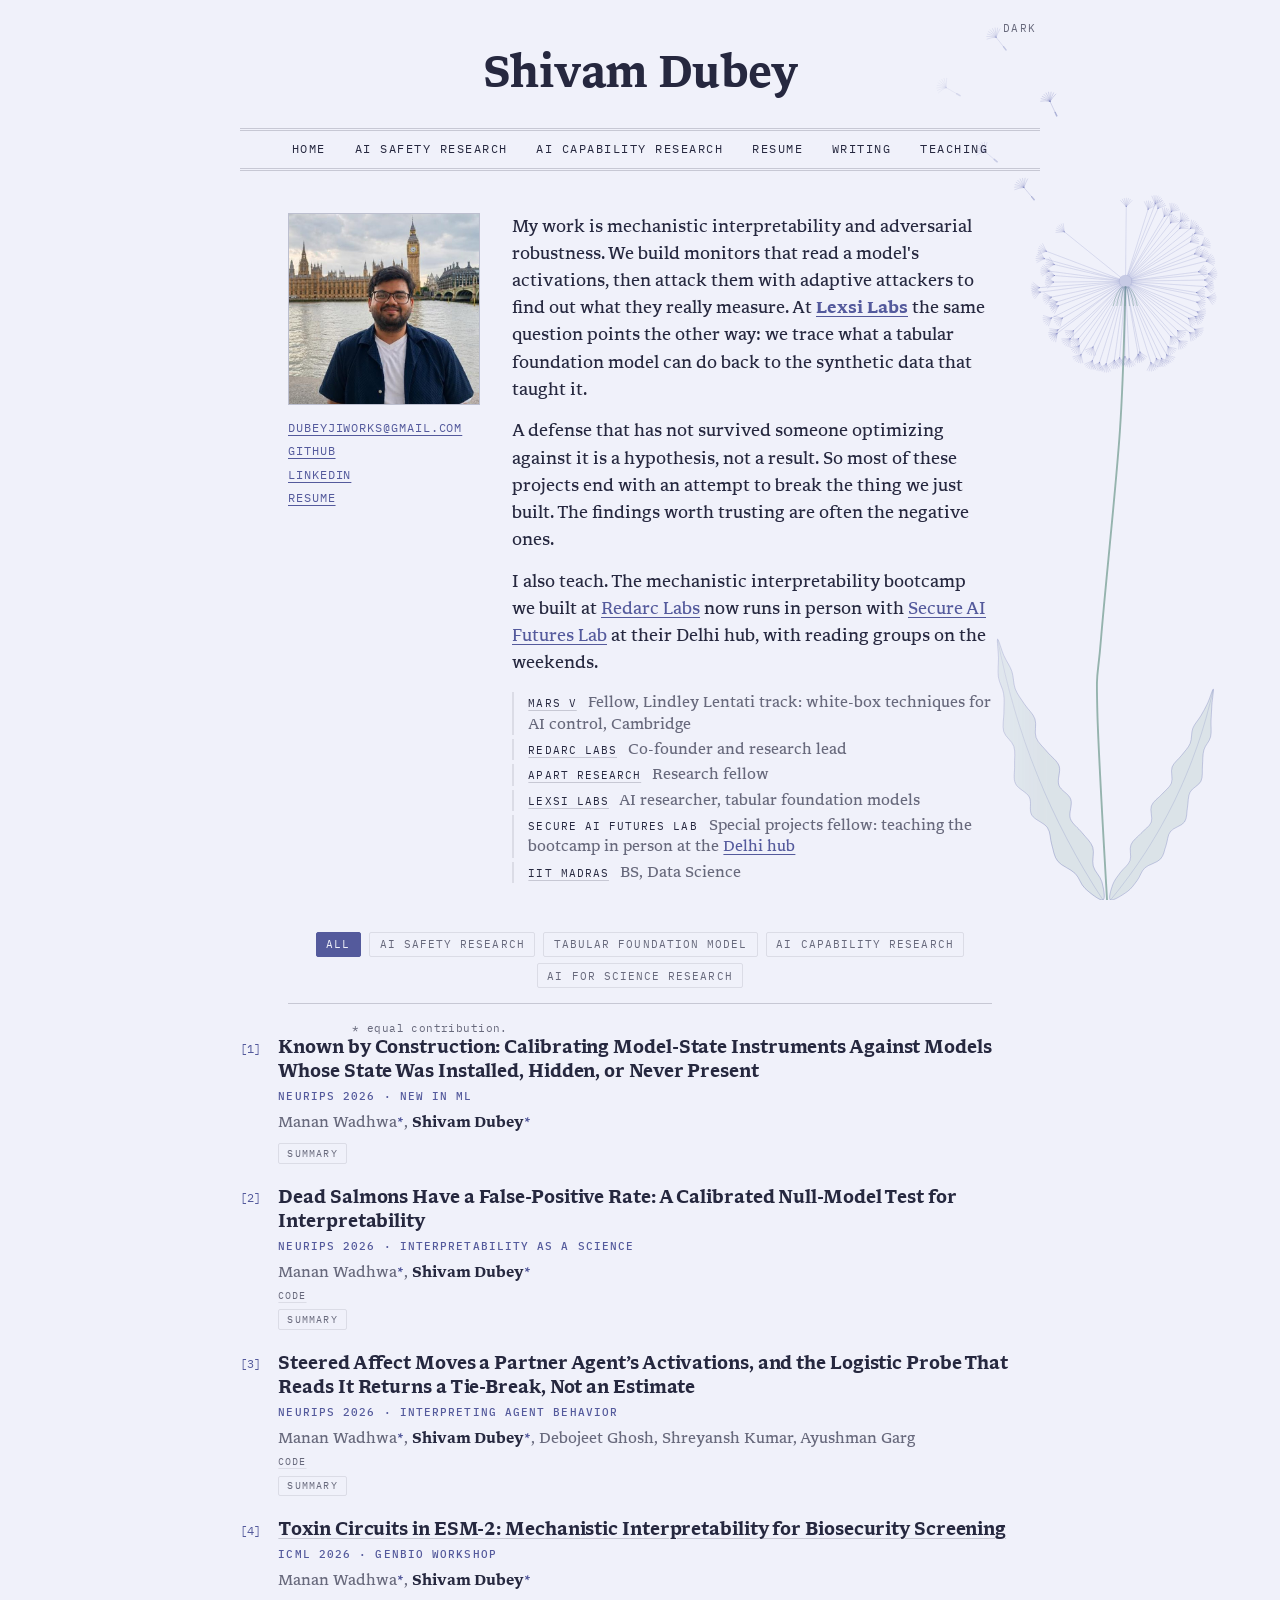
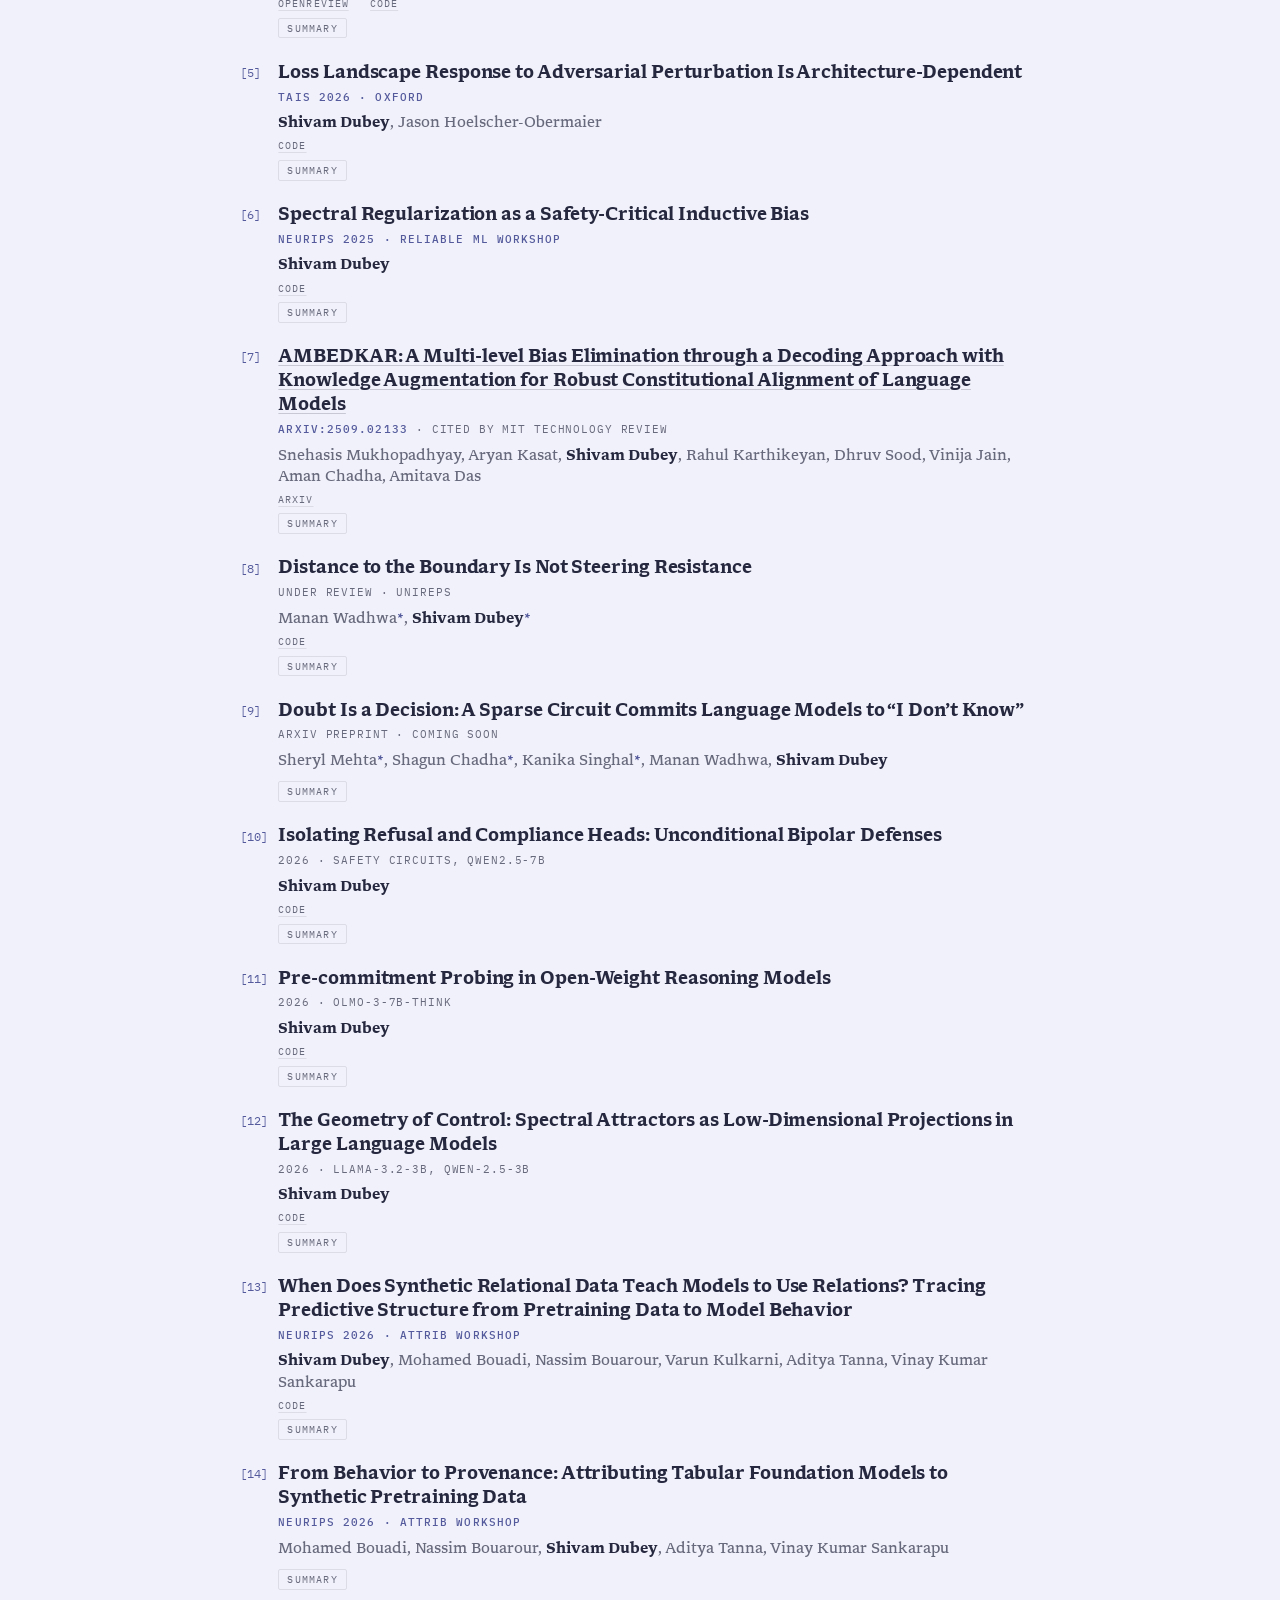
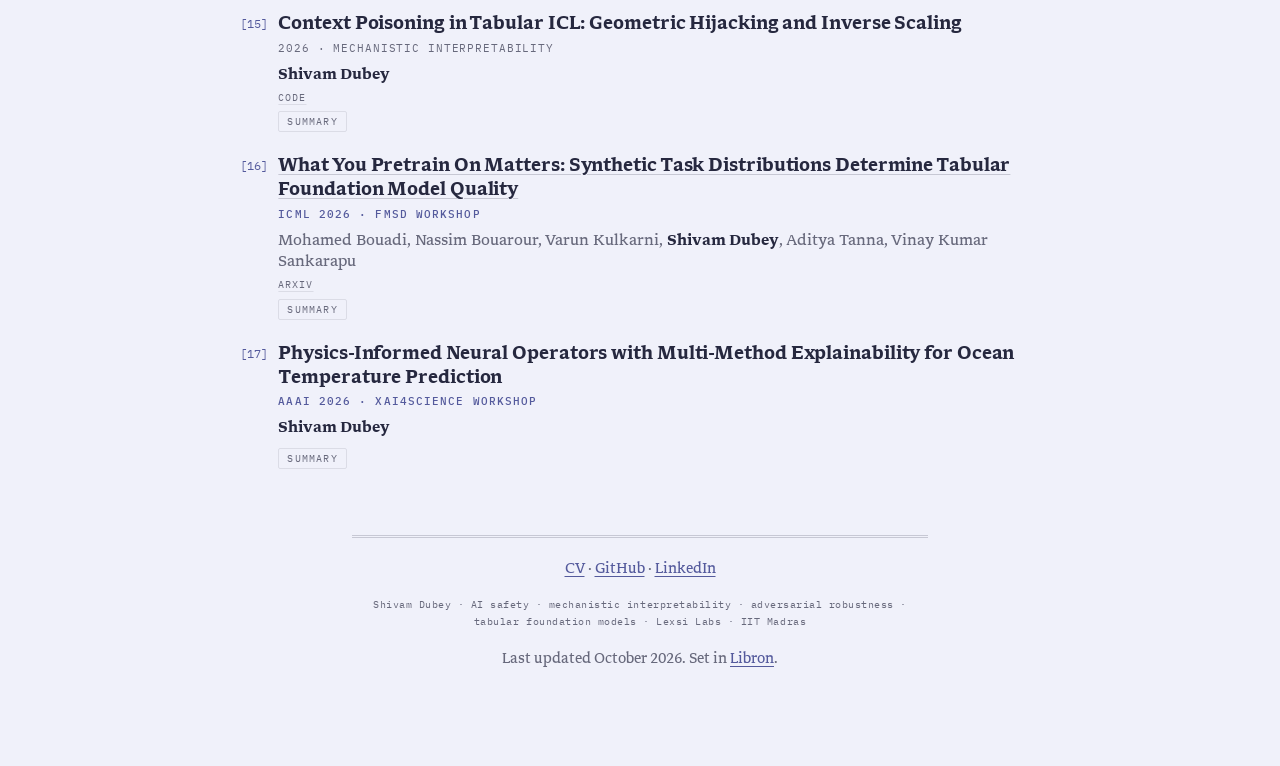
==== commit 88547531: "Link organizations, people and papers wherever they are named After manan-wadhwa.github.io: each org" ====
--- a/index.html
+++ b/index.html
@@ -17,11 +17,11 @@
 <link rel="canonical" href="https://punctualprocrastinator.github.io/">
 <link rel="icon" href="favicon.svg" type="image/svg+xml">
 <link rel="preload" href="fonts/Libron-Regular.woff2" as="font" type="font/woff2" crossorigin>
-<link rel="stylesheet" href="main.css?v=21">
+<link rel="stylesheet" href="main.css?v=22">
 <!-- Applies a stored theme override before first paint, so there is no flash. -->
 <script>try{var t=localStorage.getItem("theme");
 if(t==="dark"||t==="light")document.documentElement.setAttribute("data-theme",t);}catch(e){}</script>
-<script src="app.js?v=21" defer></script>
+<script src="app.js?v=22" defer></script>
 </head>
 
 <body data-art="home">
@@ -80,7 +80,7 @@
             <p>My work is mechanistic interpretability and adversarial
             robustness. We build monitors that read a model's activations, then
             attack them with adaptive attackers to find out what they really
-            measure. At <strong>Lexsi Labs</strong> the same question points the
+            measure. At <strong><a href="https://www.lexsi.ai" title="A frontier AI research lab. I work in its Tabular Foundation Models Lab." target="_blank" rel="noopener">Lexsi Labs</a></strong> the same question points the
             other way: we trace what a tabular foundation model can do back to
             the synthetic data that taught it.</p>
 
@@ -90,16 +90,16 @@
             trusting are often the negative ones.</p>
 
             <p>I also teach. The mechanistic interpretability bootcamp we built
-            at Redarc Labs now runs in person with <a href="https://secureaifutureslab.com" target="_blank" rel="noopener">Secure AI Futures Lab</a> at their Delhi hub,
+            at <a href="https://redarclabs.com" title="The AI safety research lab I co-founded with Manan Wadhwa." target="_blank" rel="noopener">Redarc Labs</a> now runs in person with <a href="https://secureaifutureslab.com" title="Trustworthy AI for India and South Asia. I teach the bootcamp at their Delhi hub." target="_blank" rel="noopener">Secure AI Futures Lab</a> at their Delhi hub,
             with reading groups on the weekends.</p>
 
             <ul class="facts">
-                <li><span class="k">MARS V</span> Fellow, Lindley Lentati track: white-box techniques for AI control, Cambridge</li>
-                <li><span class="k">Redarc Labs</span> Co-founder and research lead</li>
-                <li><span class="k">Apart Research</span> Research fellow</li>
-                <li><span class="k">Lexsi Labs</span> AI researcher, tabular foundation models</li>
+                <li><span class="k"><a href="https://caish.org/mars" title="Run by the Cambridge AI Safety Hub. Lindley Lentati's track on white-box techniques for AI control." target="_blank" rel="noopener">MARS V</a></span> Fellow, Lindley Lentati track: white-box techniques for AI control, Cambridge</li>
+                <li><span class="k"><a href="https://redarclabs.com" title="The AI safety research lab I co-founded with Manan Wadhwa." target="_blank" rel="noopener">Redarc Labs</a></span> Co-founder and research lead</li>
+                <li><span class="k"><a href="https://www.apartresearch.com" title="Research fellowship, mentored by Jason Hoelscher-Obermaier." target="_blank" rel="noopener">Apart Research</a></span> Research fellow</li>
+                <li><span class="k"><a href="https://www.lexsi.ai" title="A frontier AI research lab. I work in its Tabular Foundation Models Lab." target="_blank" rel="noopener">Lexsi Labs</a></span> AI researcher, tabular foundation models</li>
                 <li><span class="k">Secure AI Futures Lab</span> Special projects fellow: teaching the bootcamp in person at the <a href="https://secureaifutureslab.com" target="_blank" rel="noopener">Delhi hub</a></li>
-                <li><span class="k">IIT Madras</span> BS, Data Science</li>
+                <li><span class="k"><a href="https://study.iitm.ac.in/ds/" title="BS in Data Science, 2023 to 2027." target="_blank" rel="noopener">IIT Madras</a></span> BS, Data Science</li>
             </ul>
         </div>
     </div>
@@ -154,7 +154,7 @@
     </article>
 
     <article class="pub compact" data-cat="safety">
-        <h3>Toxin Circuits in ESM-2: Mechanistic Interpretability for Biosecurity Screening</h3>
+        <h3><a href="https://openreview.net/forum?id=Nb3y9BzCOi" title="On OpenReview." target="_blank" rel="noopener">Toxin Circuits in ESM-2: Mechanistic Interpretability for Biosecurity Screening</a></h3>
         <span class="venue">ICML 2026 &middot; GenBio Workshop</span>
         <p class="authors">Manan Wadhwa<span class="eq">*</span>, <span class="me">Shivam Dubey</span><span class="eq">*</span></p>
         <p class="links"><a href="https://openreview.net/forum?id=Nb3y9BzCOi" target="_blank" rel="noopener">OpenReview</a> <a href="https://github.com/punctualprocrastinator/cautious-goggles" target="_blank" rel="noopener">Code</a></p>
@@ -193,7 +193,7 @@
     </article>
 
     <article class="pub compact" data-cat="safety">
-        <h3>AMBEDKAR: A Multi-level Bias Elimination through a Decoding Approach with Knowledge Augmentation for Robust Constitutional Alignment of Language Models</h3>
+        <h3><a href="https://arxiv.org/abs/2509.02133" title="On arXiv." target="_blank" rel="noopener">AMBEDKAR: A Multi-level Bias Elimination through a Decoding Approach with Knowledge Augmentation for Robust Constitutional Alignment of Language Models</a></h3>
         <span class="venue">arXiv:2509.02133 <span class="status">&middot; cited by MIT Technology Review</span></span>
         <p class="authors">Snehasis Mukhopadhyay, Aryan Kasat, <span class="me">Shivam Dubey</span>, Rahul Karthikeyan, Dhruv Sood, Vinija Jain, Aman Chadha, Amitava Das</p>
         <p class="links"><a href="https://arxiv.org/abs/2509.02133" target="_blank" rel="noopener">arXiv</a></p>
@@ -308,7 +308,7 @@
     </article>
 
     <article class="pub compact" data-cat="capability">
-        <h3>What You Pretrain On Matters: Synthetic Task Distributions Determine Tabular Foundation Model Quality</h3>
+        <h3><a href="https://arxiv.org/abs/2605.18971" title="On arXiv, titled Shaping the Prior." target="_blank" rel="noopener">What You Pretrain On Matters: Synthetic Task Distributions Determine Tabular Foundation Model Quality</a></h3>
         <span class="venue">ICML 2026 &middot; FMSD Workshop</span>
         <p class="authors">Mohamed Bouadi, Nassim Bouarour, Varun Kulkarni, <span class="me">Shivam Dubey</span>, Aditya Tanna, Vinay Kumar Sankarapu</p>
         <p class="links"><a href="https://arxiv.org/abs/2605.18971" target="_blank" rel="noopener">arXiv</a></p>
@@ -342,7 +342,7 @@
        <a href="https://github.com/punctualprocrastinator" target="_blank" rel="noopener">GitHub</a> &middot;
        <a href="https://linkedin.com/in/syntaxsavant" rel="me">LinkedIn</a></p>
     <p class="keywords">Shivam Dubey &middot; AI safety &middot; mechanistic interpretability &middot; adversarial robustness &middot; tabular foundation models &middot; Lexsi Labs &middot; IIT Madras</p>
-    <p>Last updated <time datetime="2026-10">October 2026</time>.</p>
+    <p>Last updated <time datetime="2026-10">October 2026</time>. Set in <a href="https://github.com/nicoverbruggen/libron" title="Libron by Nico Verbruggen, a reading serif built on Readerly and Production Type's Newsreader." target="_blank" rel="noopener">Libron</a>.</p>
 </footer>
 
 </div><!-- /.wrap -->
--- a/main.css
+++ b/main.css
@@ -863,6 +863,44 @@
 .cv-item .milestone { font-size: 0.88rem; }
 .cv-item .when { line-height: 1.5; }
 
+/* ------------------------------ link notes -------------------- */
+
+/* Links carry a short note in their title; app.js shows it as this
+   bubble on hover and on keyboard focus. Colors invert the page, so it
+   reads in both themes. */
+.tip {
+    position: fixed;
+    z-index: 60;
+    max-width: 17rem;
+    padding: 0.45rem 0.65rem;
+    border-radius: 4px;
+    background: var(--ink);
+    color: var(--paper);
+    font-family: var(--serif);
+    font-size: 0.86rem;
+    line-height: 1.38;
+    box-shadow: 0 6px 22px rgba(0, 0, 0, 0.22);
+    pointer-events: none;
+    opacity: 0;
+    transform: translateY(3px);
+    transition: opacity 0.14s ease, transform 0.14s ease;
+}
+.tip.on { opacity: 1; transform: none; }
+@media (prefers-reduced-motion: reduce) { .tip { transition: none; } }
+@media print { .tip { display: none; } }
+
+/* Linked paper titles and labels: quieter than body links. */
+.pub h3 a:link, .pub h3 a:visited {
+    color: inherit;
+    text-decoration-color: var(--rule);
+}
+.pub h3 a:hover { color: var(--accent); background: none; }
+.facts .k a:link, .facts .k a:visited, h4 a:link, h4 a:visited {
+    color: inherit;
+    text-decoration-color: var(--rule);
+}
+.facts .k a:hover, h4 a:hover { color: var(--accent); background: none; }
+
 /* ------------------------------ footer ------------------------ */
 
 footer {
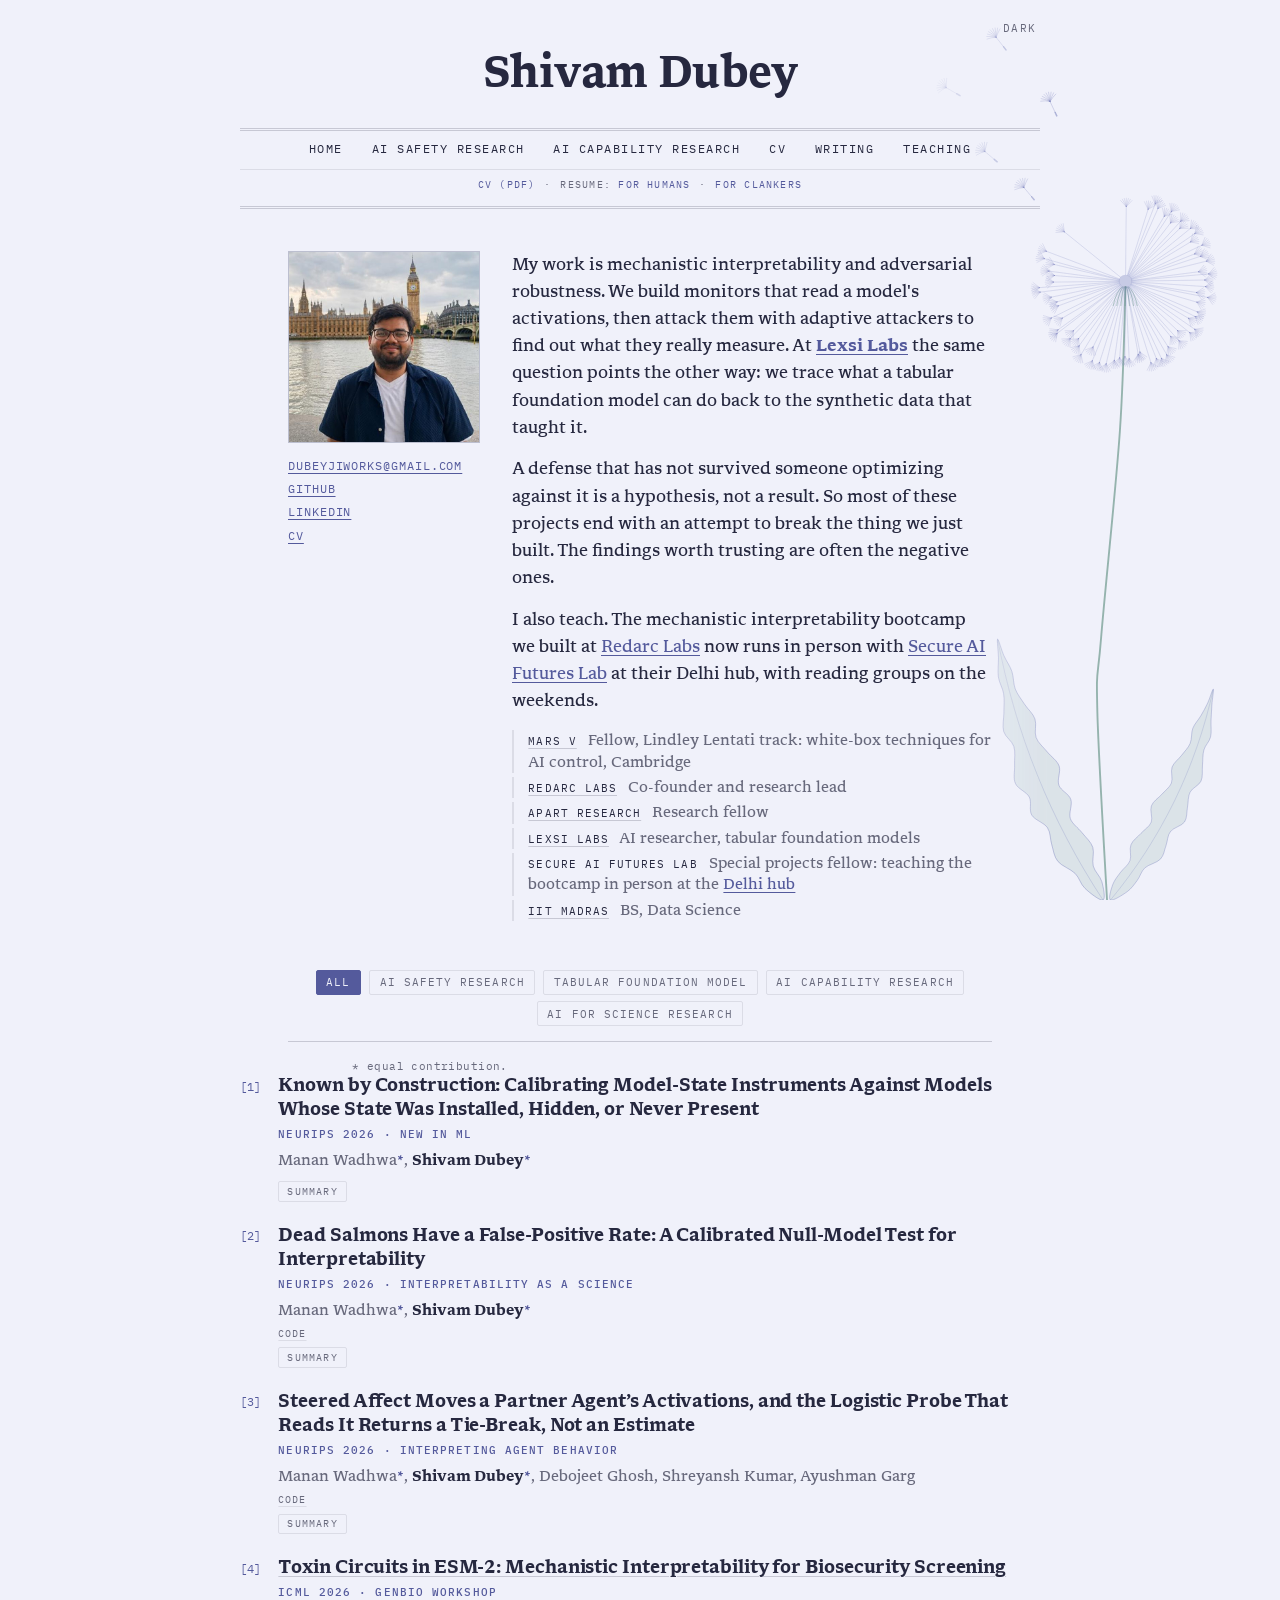
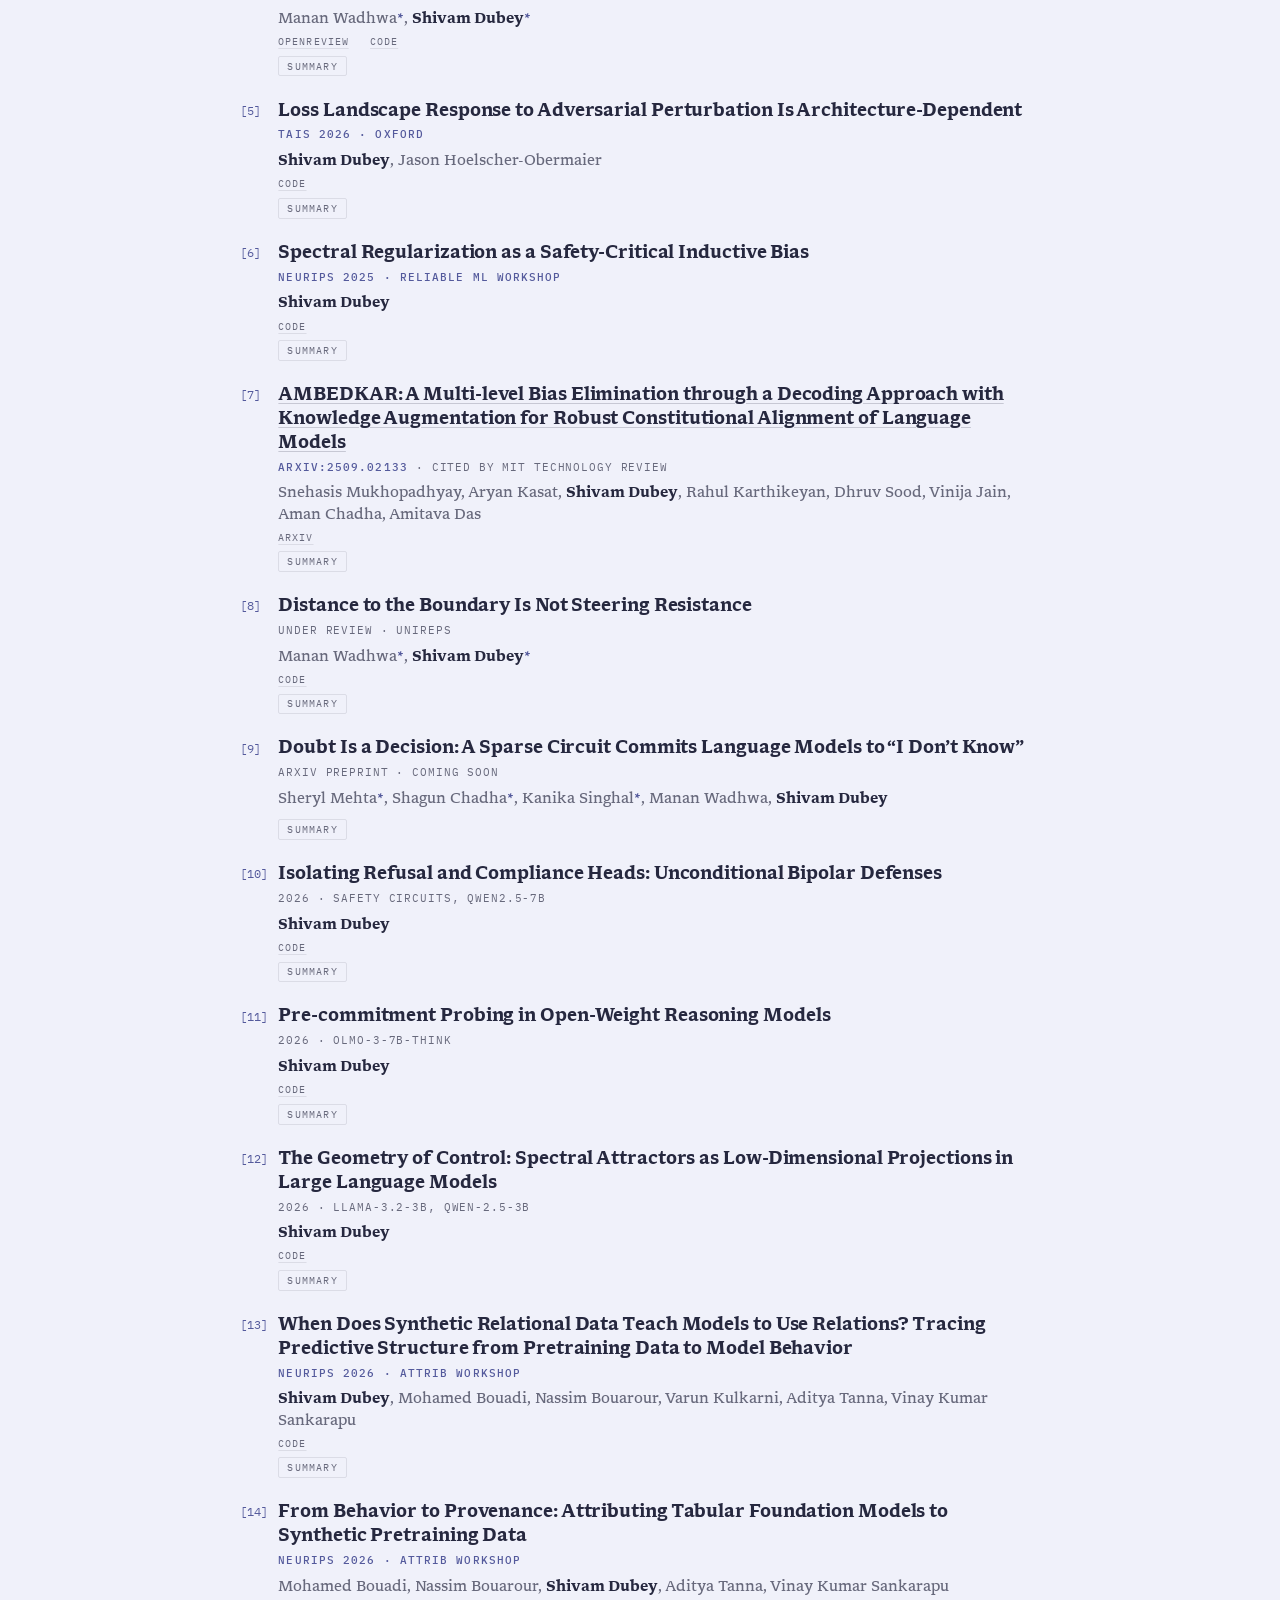
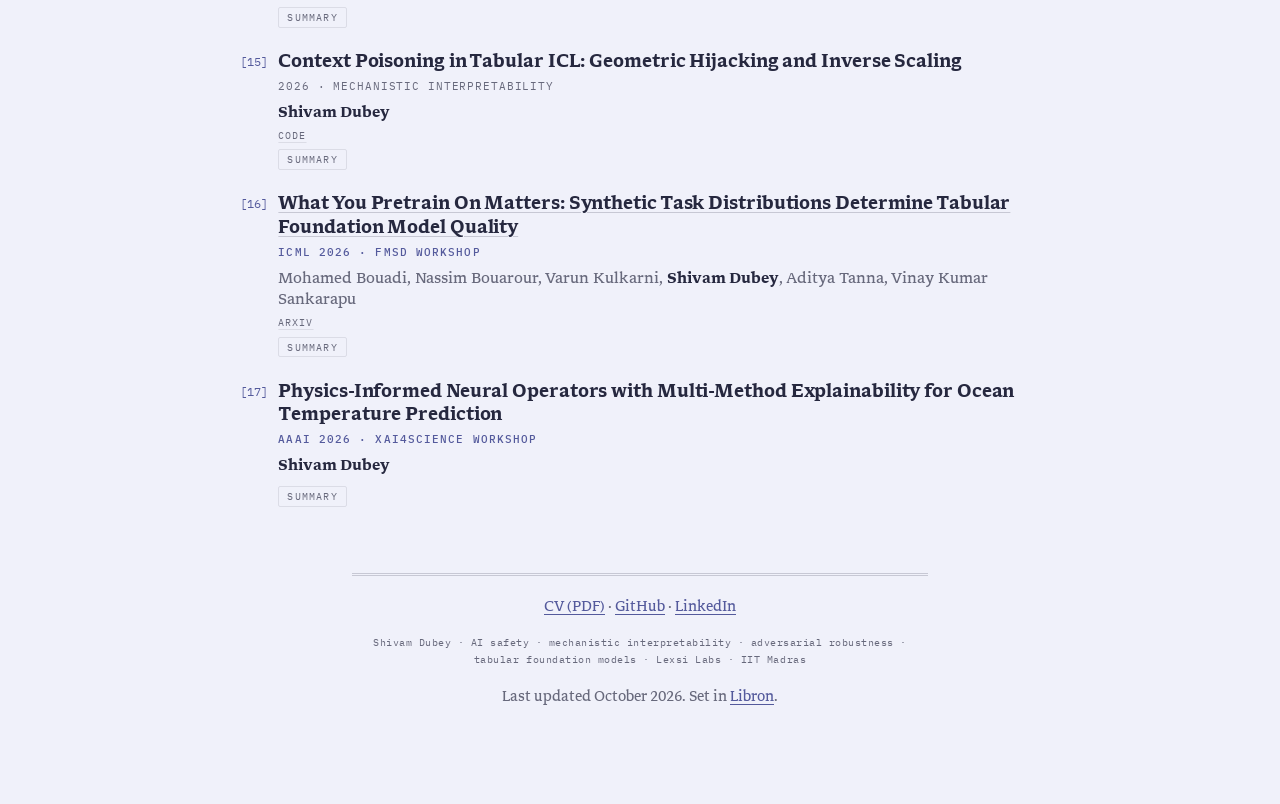
==== commit b29ae7fe: "Nav: CV label and download row; TL;DRs in the log; plain-text resume - Nav item "Resume" is now "CV"" ====
--- a/index.html
+++ b/index.html
@@ -17,11 +17,11 @@
 <link rel="canonical" href="https://punctualprocrastinator.github.io/">
 <link rel="icon" href="favicon.svg" type="image/svg+xml">
 <link rel="preload" href="fonts/Libron-Regular.woff2" as="font" type="font/woff2" crossorigin>
-<link rel="stylesheet" href="main.css?v=22">
+<link rel="stylesheet" href="main.css?v=23">
 <!-- Applies a stored theme override before first paint, so there is no flash. -->
 <script>try{var t=localStorage.getItem("theme");
 if(t==="dark"||t==="light")document.documentElement.setAttribute("data-theme",t);}catch(e){}</script>
-<script src="app.js?v=22" defer></script>
+<script src="app.js?v=23" defer></script>
 </head>
 
 <body data-art="home">
@@ -37,9 +37,10 @@
         <li><a href="index.html" aria-current="page">Home</a></li>
         <li><a href="safety.html">AI Safety<span class="nav-long"> Research</span></a></li>
         <li><a href="capability.html">AI Capability<span class="nav-long"> Research</span></a></li>
-        <li><a href="resume.html">Resume</a></li>
+        <li><a href="resume.html">CV</a></li>
         <li><a href="writing.html">Writing</a></li>
         <li><a href="teaching.html">Teaching</a></li>
+        <li class="downloads"><a href="cv.pdf" title="The full CV, two pages.">CV (PDF)</a><span class="sep" aria-hidden="true">&middot;</span><span class="resumes">Resume: <a href="resume-one-page.pdf" title="One page, typeset, as a PDF.">for humans</a><span class="sep" aria-hidden="true">&middot;</span><a href="resume.txt" title="Plain text. No columns, no fonts, nothing to parse around.">for clankers</a></span></li>
     </ul>
 </nav>
 <div class="artwork" aria-hidden="true">
@@ -73,7 +74,7 @@
                 <li><a id="email-link" href="#" data-user="dubeyjiworks" data-domain="gmail.com">[enable JS]</a></li>
                 <li><a href="https://github.com/punctualprocrastinator" rel="me">GitHub</a></li>
                 <li><a href="https://linkedin.com/in/syntaxsavant" rel="me">LinkedIn</a></li>
-                <li><a href="resume.html">Resume</a></li>
+                <li><a href="resume.html">CV</a></li>
             </ul>
         </div>
         <div class="intro-side">
@@ -338,7 +339,7 @@
 </main>
 
 <footer>
-    <p><a href="cv.pdf">CV</a> &middot;
+    <p><a href="cv.pdf">CV (PDF)</a> &middot;
        <a href="https://github.com/punctualprocrastinator" target="_blank" rel="noopener">GitHub</a> &middot;
        <a href="https://linkedin.com/in/syntaxsavant" rel="me">LinkedIn</a></p>
     <p class="keywords">Shivam Dubey &middot; AI safety &middot; mechanistic interpretability &middot; adversarial robustness &middot; tabular foundation models &middot; Lexsi Labs &middot; IIT Madras</p>
--- a/main.css
+++ b/main.css
@@ -392,6 +392,27 @@
     border-bottom: 1px solid var(--accent);
 }
 
+/* Downloads: a quieter second row under the sections. */
+#sitenav .downloads {
+    flex-basis: 100%;
+    display: flex;
+    flex-wrap: wrap;
+    justify-content: center;
+    align-items: baseline;
+    gap: 0 0.55rem;
+    margin-top: 0.35rem;
+    padding-top: 0.45rem;
+    border-top: 1px solid var(--hairline);
+    font-size: 0.64rem;
+    letter-spacing: 0.12em;
+    color: var(--muted);
+}
+#sitenav .downloads a:link, #sitenav .downloads a:visited { color: var(--accent); }
+#sitenav .downloads a:hover { border-bottom-color: var(--accent); }
+#sitenav .downloads .sep { color: var(--muted); }
+#sitenav .downloads .resumes { white-space: nowrap; }
+#sitenav .resumes .sep { margin: 0 0.55rem; }
+
 /* ------------------------------ the column -------------------- */
 
 main {
@@ -418,24 +439,18 @@
 
 /* ------------------------------ headings ---------------------- */
 
+/* Section labels sit on a rule that runs the width of the column. */
 h2 {
     scroll-margin-top: 3.5rem;
-    display: flex;
-    align-items: center;
-    gap: 0.9rem;
-    margin: 3rem auto 1rem;
+    margin: 3rem auto 1.1rem;
+    padding-bottom: 0.5rem;
+    border-bottom: 1px solid var(--rule);
     font-family: var(--mono);
     font-size: 0.76rem;
     font-weight: 500;
     letter-spacing: 0.18em;
     text-transform: uppercase;
     color: var(--accent);
-}
-h2::before, h2::after {
-    content: '';
-    flex: 1;
-    height: 1px;
-    background-color: var(--rule);
 }
 
 h3 {
@@ -826,6 +841,26 @@
 }
 .log p { text-align: justify; hyphens: auto; }
 .log p:last-child { margin-bottom: 0; }
+
+/* One line at the top of each entry, for people who will read only that. */
+.log .tldr {
+    margin: 0 0 1.1rem;
+    padding: 0.55rem 0.85rem;
+    border-left: 2px solid var(--accent);
+    background-color: var(--hairline);
+    background-color: color-mix(in srgb, var(--accent) 7%, transparent);
+    font-size: 0.97rem;
+    line-height: 1.5;
+    text-align: left;
+    hyphens: manual;
+}
+.log .tldr .k {
+    margin-right: 0.45rem;
+    font-family: var(--mono);
+    font-size: 0.64rem;
+    letter-spacing: 0.12em;
+    color: var(--accent);
+}
 
 /* ------------------------------ CV ---------------------------- */
 
@@ -945,6 +980,9 @@
         display: inline-block;
         padding: 0.7rem 0.1rem 0.6rem;
     }
+    #sitenav .downloads { margin-top: 0; padding-top: 0.1rem; gap: 0 0.35rem; letter-spacing: 0.05em; }
+    #sitenav .resumes .sep { margin: 0 0.35rem; }
+    #sitenav .downloads a:link, #sitenav .downloads a:visited { padding: 0.55rem 0.1rem 0.5rem; }
 
     /* The topic filter becomes one row of chips you swipe, fading at the
        right edge to show there is more. */
@@ -971,6 +1009,13 @@
     .paper-dialog { padding: 1.3rem 1.2rem 1.1rem; width: calc(100% - 1.5rem); }
 }
 
+/* The narrowest phones: CV and resumes on their own lines, so no line
+   ends on a stray separator. */
+@media (max-width: 22rem) {
+    #sitenav .downloads > .sep { display: none; }
+    #sitenav .downloads { gap: 0 0.6rem; }
+}
+
 /* ------------------------------ print ------------------------- */
 
 @media print {
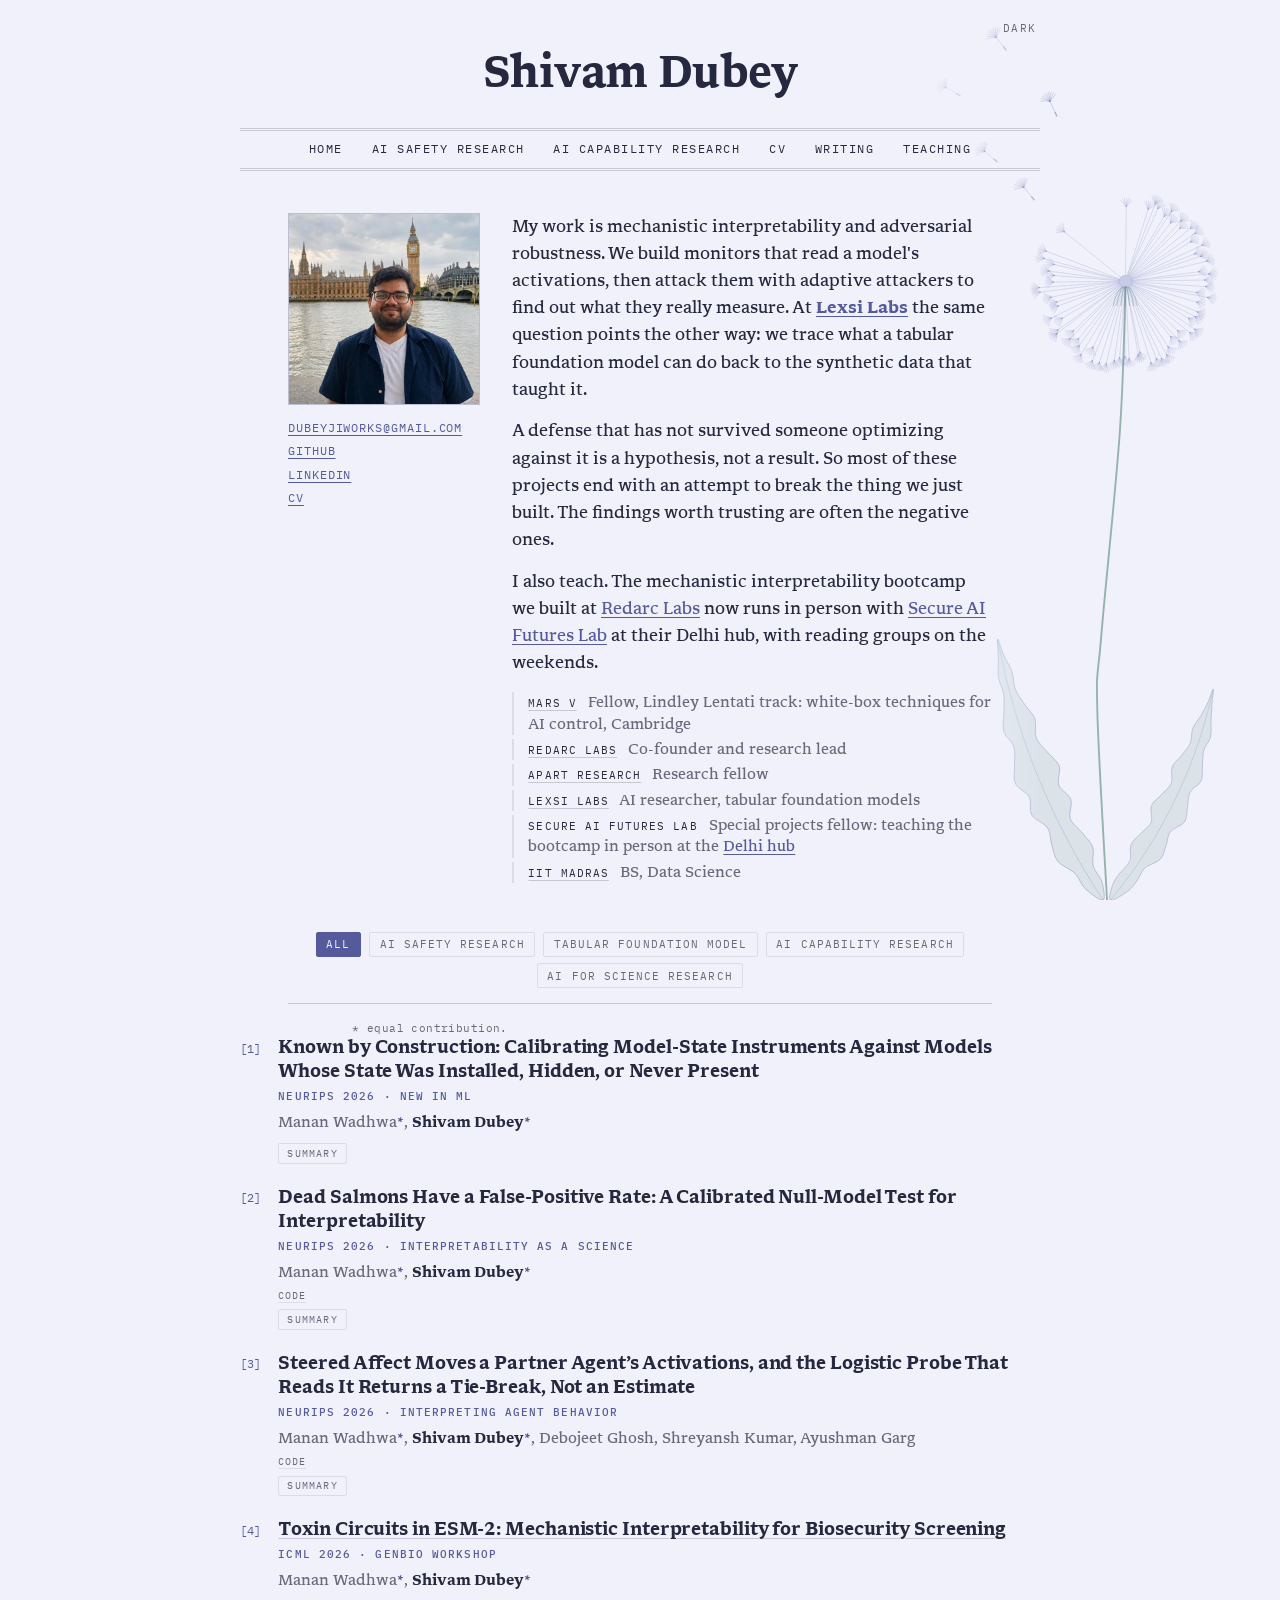
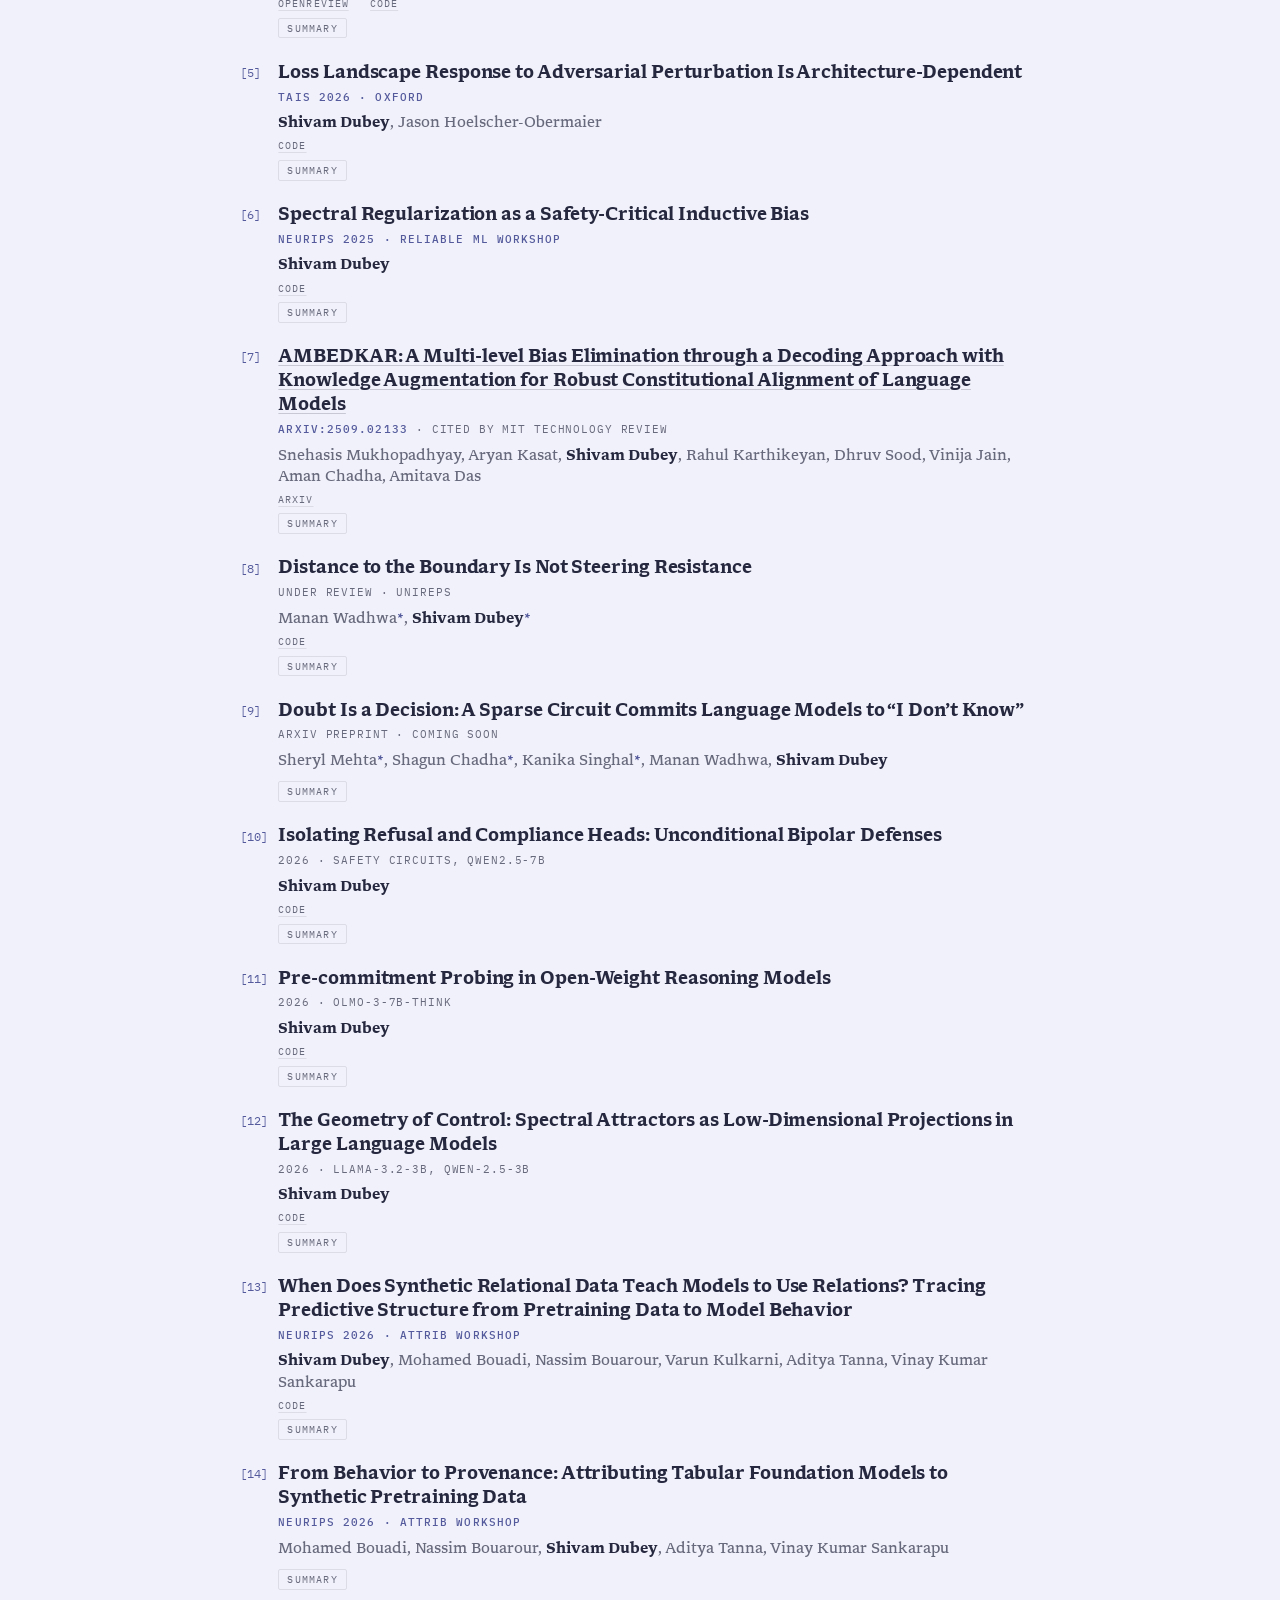
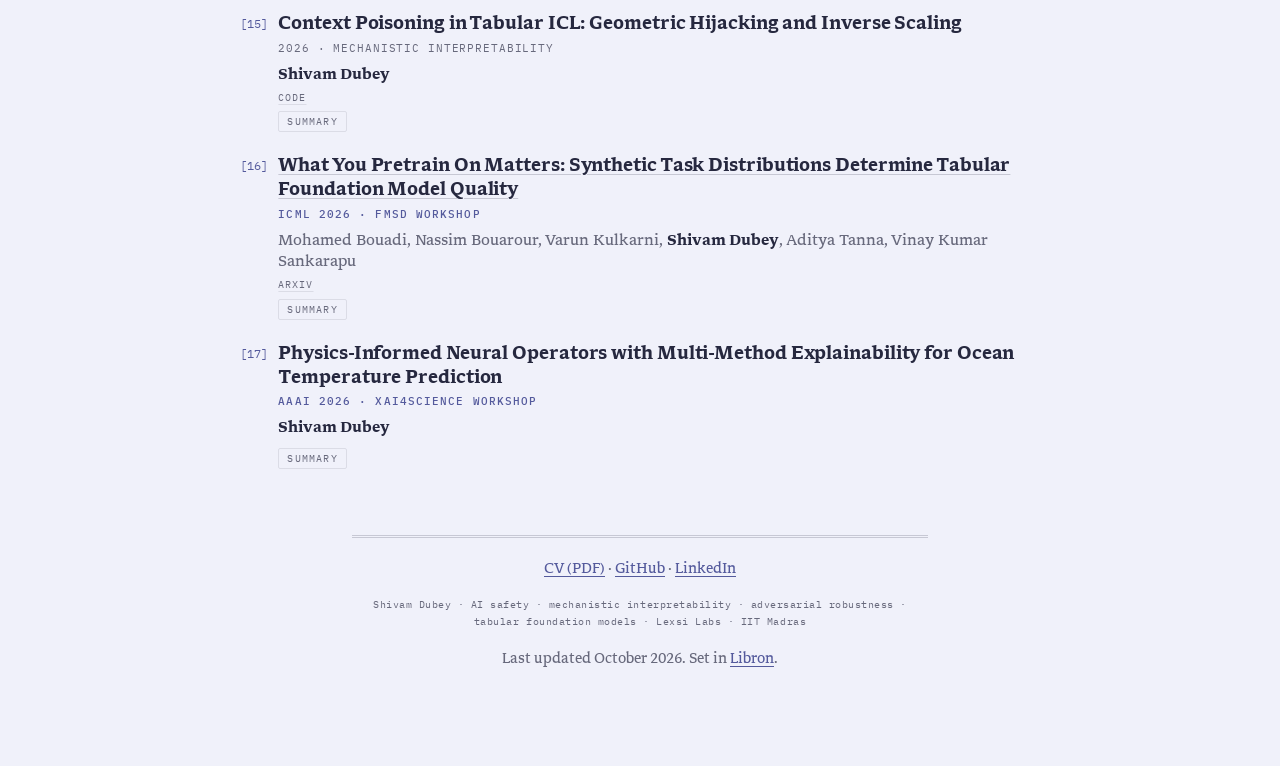
==== commit 917608b6: "Show the download row only on the CV page Co-Authored-By: Claude Opus 5.5 <noreply@anthropic.com>" ====
--- a/index.html
+++ b/index.html
@@ -17,11 +17,11 @@
 <link rel="canonical" href="https://punctualprocrastinator.github.io/">
 <link rel="icon" href="favicon.svg" type="image/svg+xml">
 <link rel="preload" href="fonts/Libron-Regular.woff2" as="font" type="font/woff2" crossorigin>
-<link rel="stylesheet" href="main.css?v=23">
+<link rel="stylesheet" href="main.css?v=24">
 <!-- Applies a stored theme override before first paint, so there is no flash. -->
 <script>try{var t=localStorage.getItem("theme");
 if(t==="dark"||t==="light")document.documentElement.setAttribute("data-theme",t);}catch(e){}</script>
-<script src="app.js?v=23" defer></script>
+<script src="app.js?v=24" defer></script>
 </head>
 
 <body data-art="home">
@@ -40,7 +40,6 @@
         <li><a href="resume.html">CV</a></li>
         <li><a href="writing.html">Writing</a></li>
         <li><a href="teaching.html">Teaching</a></li>
-        <li class="downloads"><a href="cv.pdf" title="The full CV, two pages.">CV (PDF)</a><span class="sep" aria-hidden="true">&middot;</span><span class="resumes">Resume: <a href="resume-one-page.pdf" title="One page, typeset, as a PDF.">for humans</a><span class="sep" aria-hidden="true">&middot;</span><a href="resume.txt" title="Plain text. No columns, no fonts, nothing to parse around.">for clankers</a></span></li>
     </ul>
 </nav>
 <div class="artwork" aria-hidden="true">
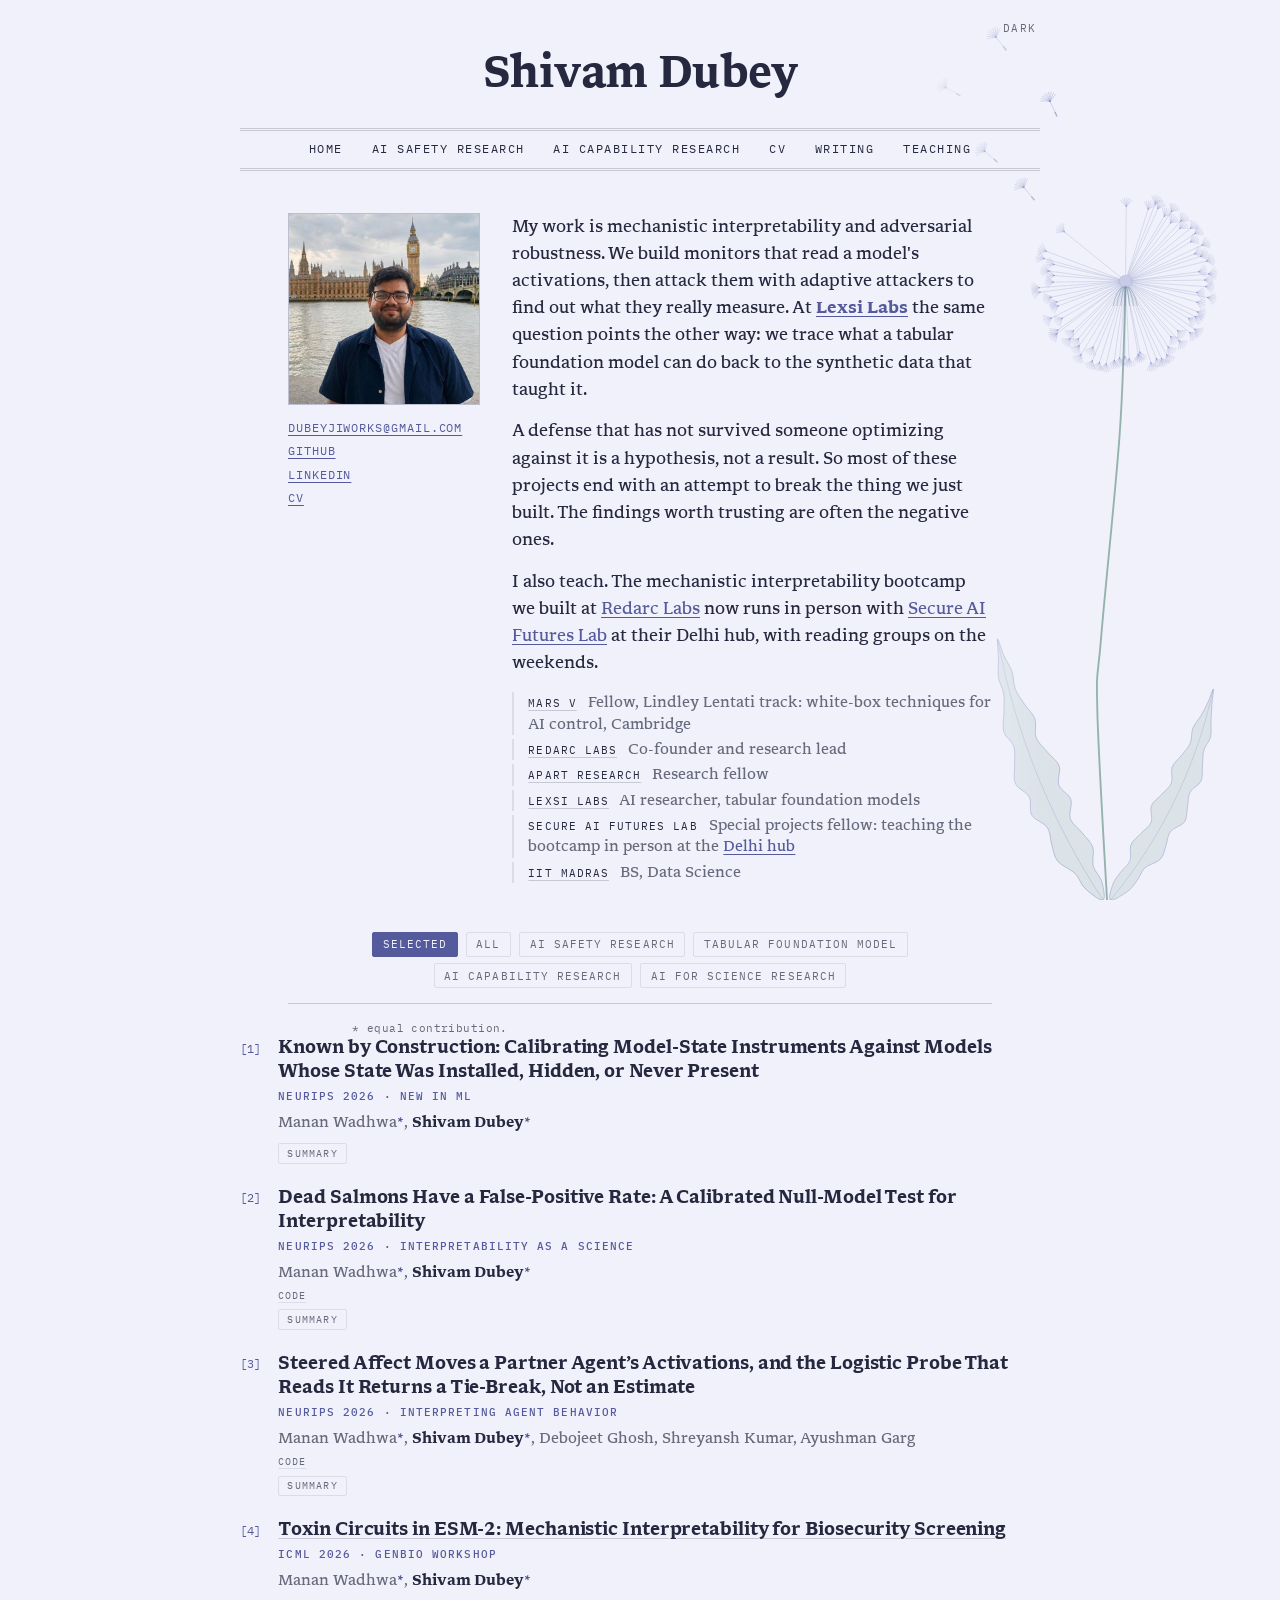
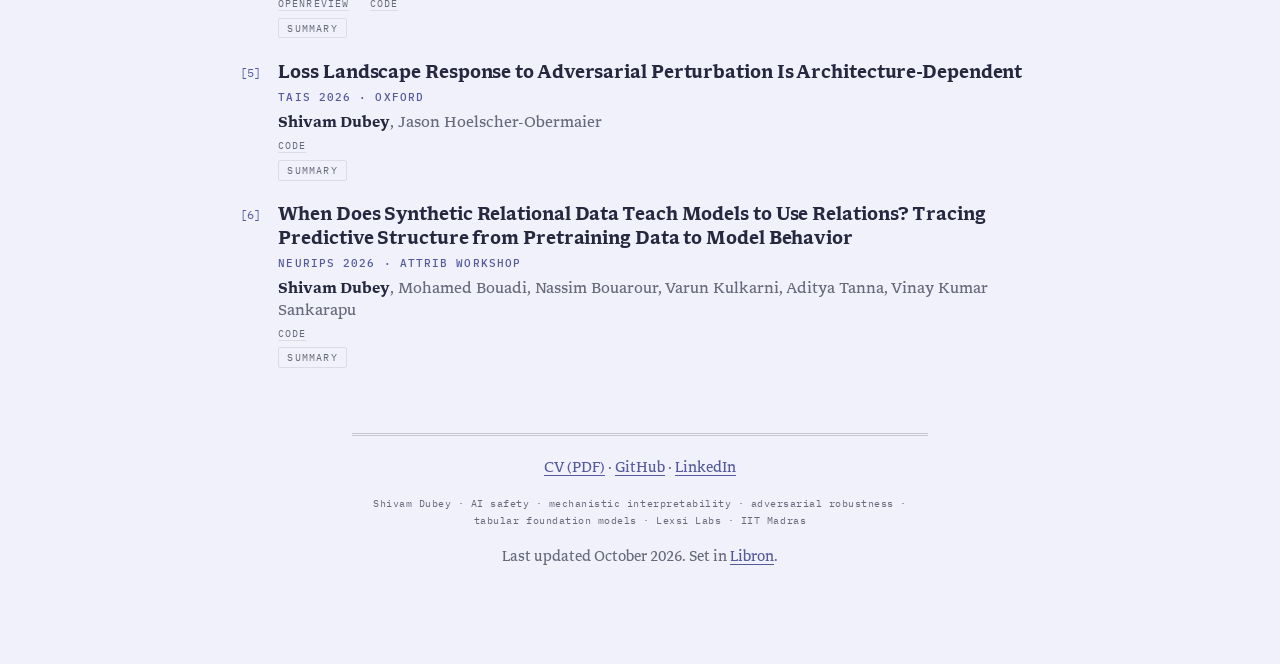
==== commit 6552ed0a: "Homepage papers open on a Selected filter Six papers carry data-selected: the three NeurIPS co-first" ====
--- a/index.html
+++ b/index.html
@@ -17,11 +17,11 @@
 <link rel="canonical" href="https://punctualprocrastinator.github.io/">
 <link rel="icon" href="favicon.svg" type="image/svg+xml">
 <link rel="preload" href="fonts/Libron-Regular.woff2" as="font" type="font/woff2" crossorigin>
-<link rel="stylesheet" href="main.css?v=24">
+<link rel="stylesheet" href="main.css?v=25">
 <!-- Applies a stored theme override before first paint, so there is no flash. -->
 <script>try{var t=localStorage.getItem("theme");
 if(t==="dark"||t==="light")document.documentElement.setAttribute("data-theme",t);}catch(e){}</script>
-<script src="app.js?v=24" defer></script>
+<script src="app.js?v=25" defer></script>
 </head>
 
 <body data-art="home">
@@ -105,7 +105,8 @@
     </div>
 
     <nav class="filterbar" aria-label="Filter papers by topic">
-        <button type="button" data-filter="all" aria-pressed="true">All</button>
+        <button type="button" data-filter="selected" aria-pressed="true">Selected</button>
+        <button type="button" data-filter="all" aria-pressed="false">All</button>
         <button type="button" data-filter="safety" aria-pressed="false">AI Safety Research</button>
         <button type="button" data-filter="tabular" aria-pressed="false">Tabular Foundation Model</button>
         <button type="button" data-filter="capability" aria-pressed="false">AI Capability Research</button>
@@ -115,7 +116,7 @@
     <p class="footnote">* equal contribution.</p>
 
     <div id="papers">
-    <article class="pub compact" data-cat="safety">
+    <article class="pub compact" data-selected data-cat="safety">
         <h3>Known by Construction: Calibrating Model-State Instruments Against Models Whose State Was Installed, Hidden, or Never Present</h3>
         <span class="venue">NeurIPS 2026 &middot; New in ML</span>
         <p class="authors">Manan Wadhwa<span class="eq">*</span>, <span class="me">Shivam Dubey</span><span class="eq">*</span></p>
@@ -127,7 +128,7 @@
         </dialog>
     </article>
 
-    <article class="pub compact" data-cat="safety">
+    <article class="pub compact" data-selected data-cat="safety">
         <h3>Dead Salmons Have a False-Positive Rate: A Calibrated Null-Model Test for Interpretability</h3>
         <span class="venue">NeurIPS 2026 &middot; Interpretability as a Science</span>
         <p class="authors">Manan Wadhwa<span class="eq">*</span>, <span class="me">Shivam Dubey</span><span class="eq">*</span></p>
@@ -140,7 +141,7 @@
         </dialog>
     </article>
 
-    <article class="pub compact" data-cat="safety">
+    <article class="pub compact" data-selected data-cat="safety">
         <h3>Steered Affect Moves a Partner Agent&rsquo;s Activations, and the Logistic Probe That Reads It Returns a Tie-Break, Not an Estimate</h3>
         <span class="venue">NeurIPS 2026 &middot; Interpreting Agent Behavior</span>
         <p class="authors">Manan Wadhwa<span class="eq">*</span>, <span class="me">Shivam Dubey</span><span class="eq">*</span>, Debojeet Ghosh, Shreyansh Kumar, Ayushman Garg</p>
@@ -153,7 +154,7 @@
         </dialog>
     </article>
 
-    <article class="pub compact" data-cat="safety">
+    <article class="pub compact" data-selected data-cat="safety">
         <h3><a href="https://openreview.net/forum?id=Nb3y9BzCOi" title="On OpenReview." target="_blank" rel="noopener">Toxin Circuits in ESM-2: Mechanistic Interpretability for Biosecurity Screening</a></h3>
         <span class="venue">ICML 2026 &middot; GenBio Workshop</span>
         <p class="authors">Manan Wadhwa<span class="eq">*</span>, <span class="me">Shivam Dubey</span><span class="eq">*</span></p>
@@ -166,7 +167,7 @@
         </dialog>
     </article>
 
-    <article class="pub compact" data-cat="safety">
+    <article class="pub compact" data-selected data-cat="safety">
         <h3>Loss Landscape Response to Adversarial Perturbation Is Architecture-Dependent</h3>
         <span class="venue">TAIS 2026 &middot; Oxford</span>
         <p class="authors"><span class="me">Shivam Dubey</span>, Jason Hoelscher-Obermaier</p>
@@ -269,7 +270,7 @@
         </dialog>
     </article>
 
-    <article class="pub compact" data-cat="tabular">
+    <article class="pub compact" data-selected data-cat="tabular">
         <h3>When Does Synthetic Relational Data Teach Models to Use Relations? Tracing Predictive Structure from Pretraining Data to Model Behavior</h3>
         <span class="venue">NeurIPS 2026 &middot; ATTRIB Workshop</span>
         <p class="authors"><span class="me">Shivam Dubey</span>, Mohamed Bouadi, Nassim Bouarour, Varun Kulkarni, Aditya Tanna, Vinay Kumar Sankarapu</p>
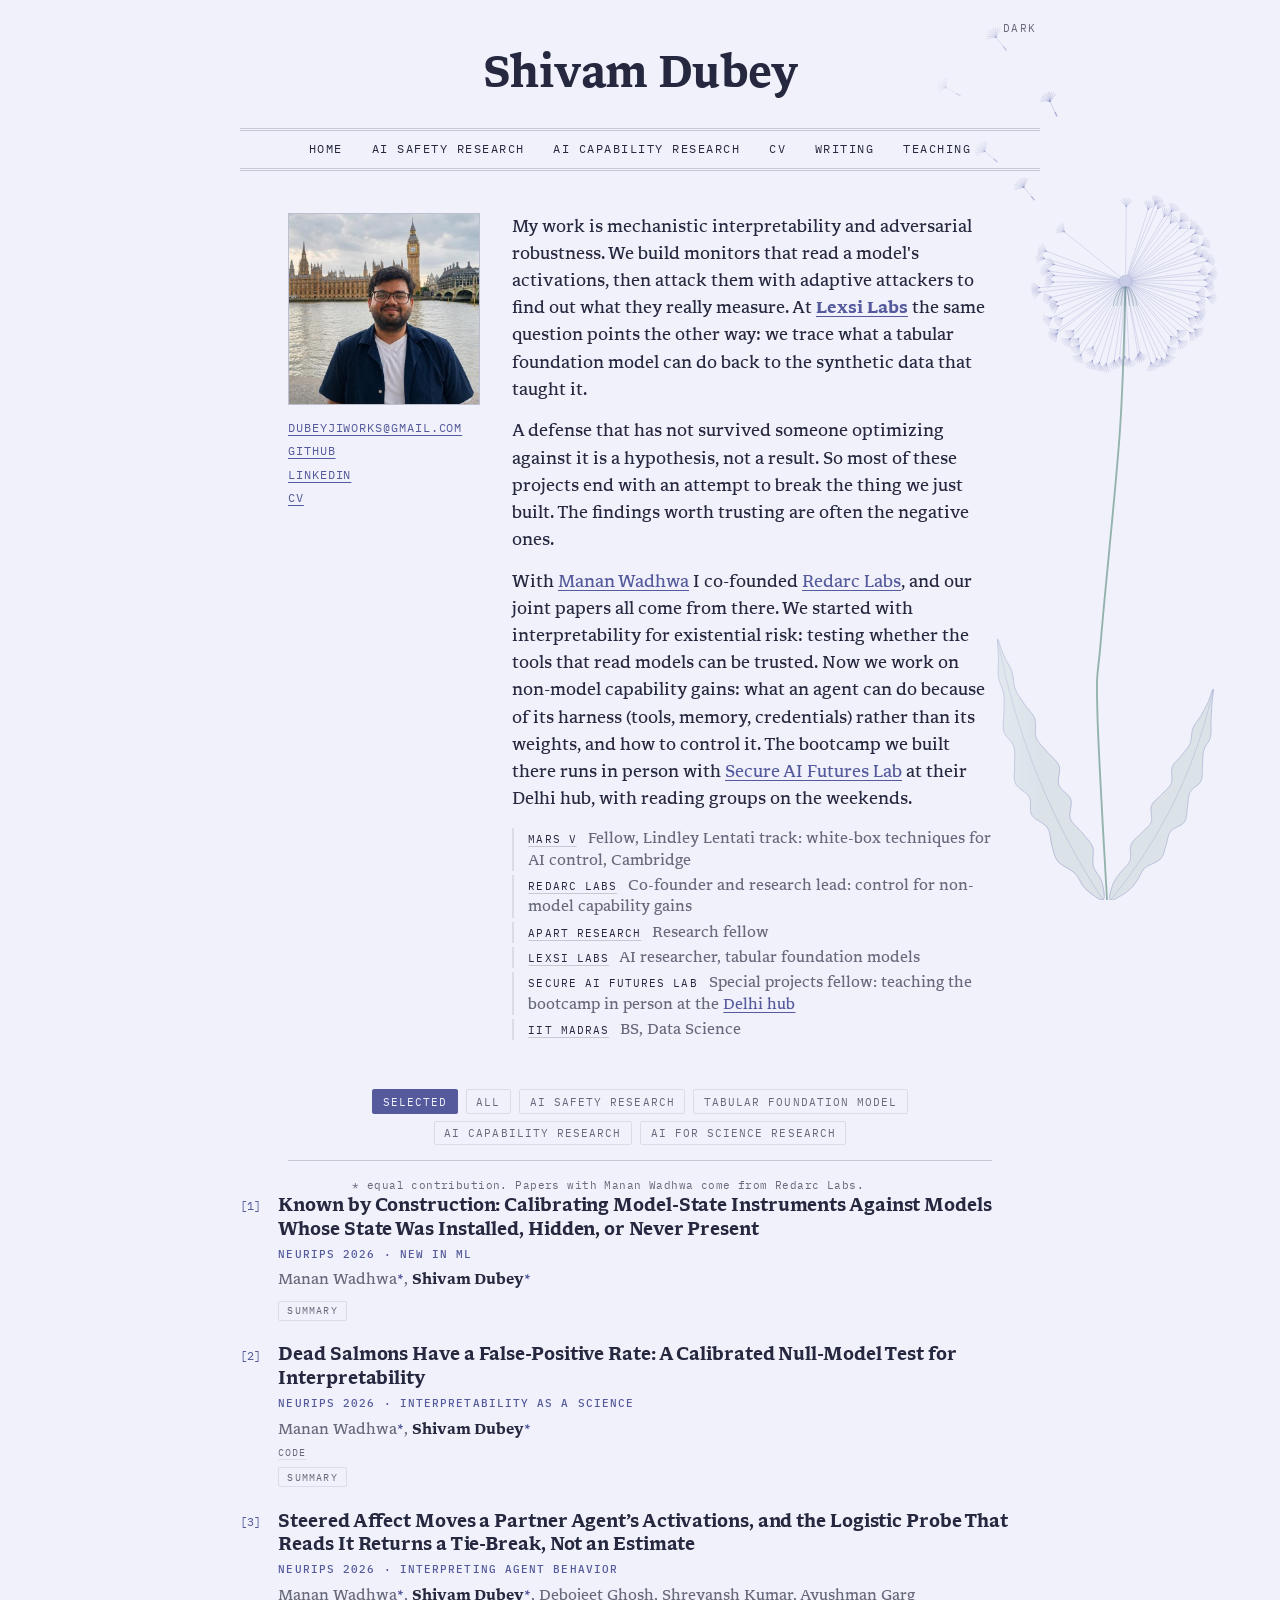
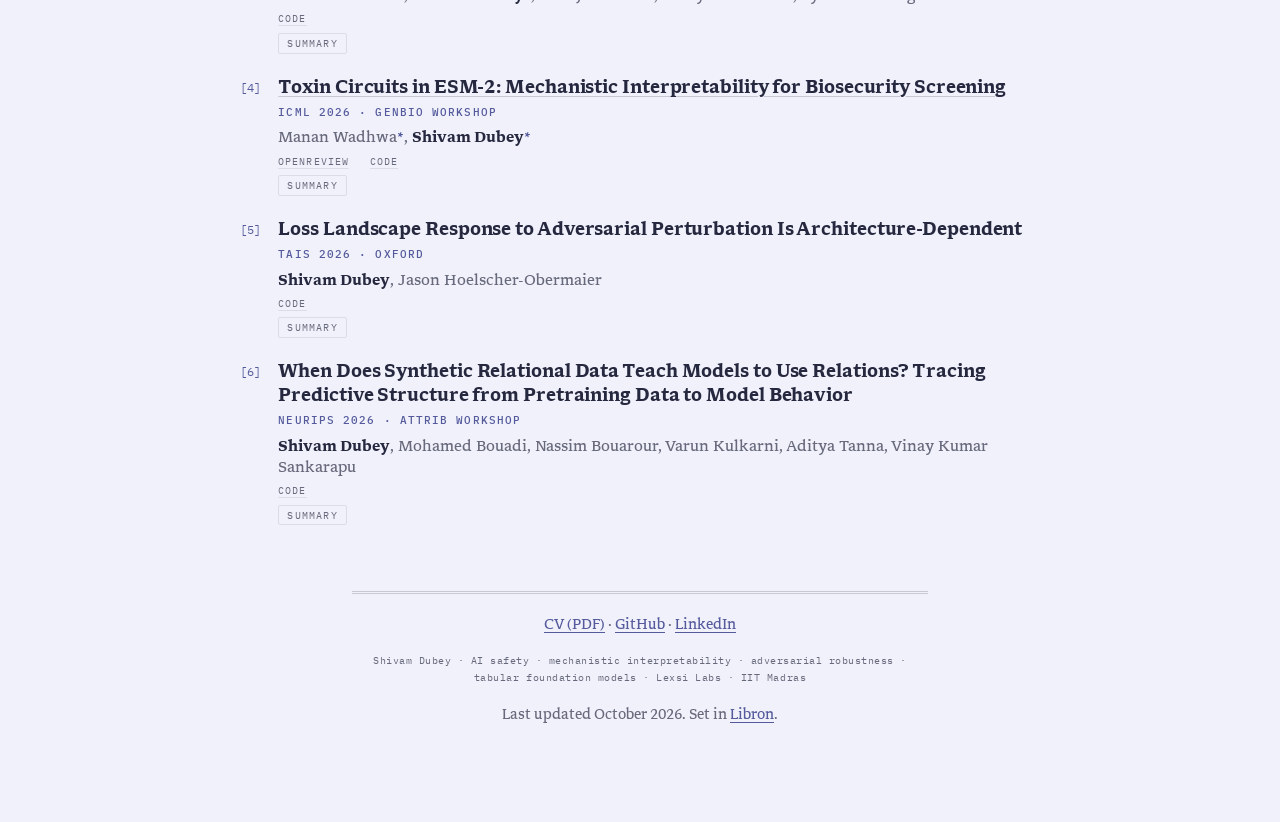
==== commit 925bfcf7: "Redarc Labs: the lab behind the joint papers, now on non-model capability gains - Bio, facts line an" ====
--- a/index.html
+++ b/index.html
@@ -17,11 +17,11 @@
 <link rel="canonical" href="https://punctualprocrastinator.github.io/">
 <link rel="icon" href="favicon.svg" type="image/svg+xml">
 <link rel="preload" href="fonts/Libron-Regular.woff2" as="font" type="font/woff2" crossorigin>
-<link rel="stylesheet" href="main.css?v=25">
+<link rel="stylesheet" href="main.css?v=26">
 <!-- Applies a stored theme override before first paint, so there is no flash. -->
 <script>try{var t=localStorage.getItem("theme");
 if(t==="dark"||t==="light")document.documentElement.setAttribute("data-theme",t);}catch(e){}</script>
-<script src="app.js?v=25" defer></script>
+<script src="app.js?v=26" defer></script>
 </head>
 
 <body data-art="home">
@@ -89,13 +89,18 @@
             attempt to break the thing we just built. The findings worth
             trusting are often the negative ones.</p>
 
-            <p>I also teach. The mechanistic interpretability bootcamp we built
-            at <a href="https://redarclabs.com" title="The AI safety research lab I co-founded with Manan Wadhwa." target="_blank" rel="noopener">Redarc Labs</a> now runs in person with <a href="https://secureaifutureslab.com" title="Trustworthy AI for India and South Asia. I teach the bootcamp at their Delhi hub." target="_blank" rel="noopener">Secure AI Futures Lab</a> at their Delhi hub,
-            with reading groups on the weekends.</p>
+            <p>With <a href="https://manan-wadhwa.github.io" title="Co-founder of Redarc Labs, and co-first author on our joint papers." target="_blank" rel="noopener">Manan Wadhwa</a> I co-founded <a href="https://redarclabs.com" title="The AI safety lab I co-founded with Manan Wadhwa. Our joint papers come from it; the focus now is control for non-model capability gains." target="_blank" rel="noopener">Redarc Labs</a>, and our
+            joint papers all come from there. We started with interpretability
+            for existential risk: testing whether the tools that read models can
+            be trusted. Now we work on non-model capability gains: what an agent
+            can do because of its harness (tools, memory, credentials) rather
+            than its weights, and how to control it. The bootcamp we built there
+            runs in person with <a href="https://secureaifutureslab.com" title="Trustworthy AI for India and South Asia. I teach the bootcamp at their Delhi hub." target="_blank" rel="noopener">Secure AI Futures Lab</a> at their
+            Delhi hub, with reading groups on the weekends.</p>
 
             <ul class="facts">
                 <li><span class="k"><a href="https://caish.org/mars" title="Run by the Cambridge AI Safety Hub. Lindley Lentati's track on white-box techniques for AI control." target="_blank" rel="noopener">MARS V</a></span> Fellow, Lindley Lentati track: white-box techniques for AI control, Cambridge</li>
-                <li><span class="k"><a href="https://redarclabs.com" title="The AI safety research lab I co-founded with Manan Wadhwa." target="_blank" rel="noopener">Redarc Labs</a></span> Co-founder and research lead</li>
+                <li><span class="k"><a href="https://redarclabs.com" title="The AI safety lab I co-founded with Manan Wadhwa. Our joint papers come from it; the focus now is control for non-model capability gains." target="_blank" rel="noopener">Redarc Labs</a></span> Co-founder and research lead: control for non-model capability gains</li>
                 <li><span class="k"><a href="https://www.apartresearch.com" title="Research fellowship, mentored by Jason Hoelscher-Obermaier." target="_blank" rel="noopener">Apart Research</a></span> Research fellow</li>
                 <li><span class="k"><a href="https://www.lexsi.ai" title="A frontier AI research lab. I work in its Tabular Foundation Models Lab." target="_blank" rel="noopener">Lexsi Labs</a></span> AI researcher, tabular foundation models</li>
                 <li><span class="k">Secure AI Futures Lab</span> Special projects fellow: teaching the bootcamp in person at the <a href="https://secureaifutureslab.com" target="_blank" rel="noopener">Delhi hub</a></li>
@@ -113,7 +118,7 @@
         <button type="button" data-filter="science" aria-pressed="false">AI for Science Research</button>
     </nav>
 
-    <p class="footnote">* equal contribution.</p>
+    <p class="footnote">* equal contribution. Papers with Manan Wadhwa come from Redarc Labs.</p>
 
     <div id="papers">
     <article class="pub compact" data-selected data-cat="safety">
